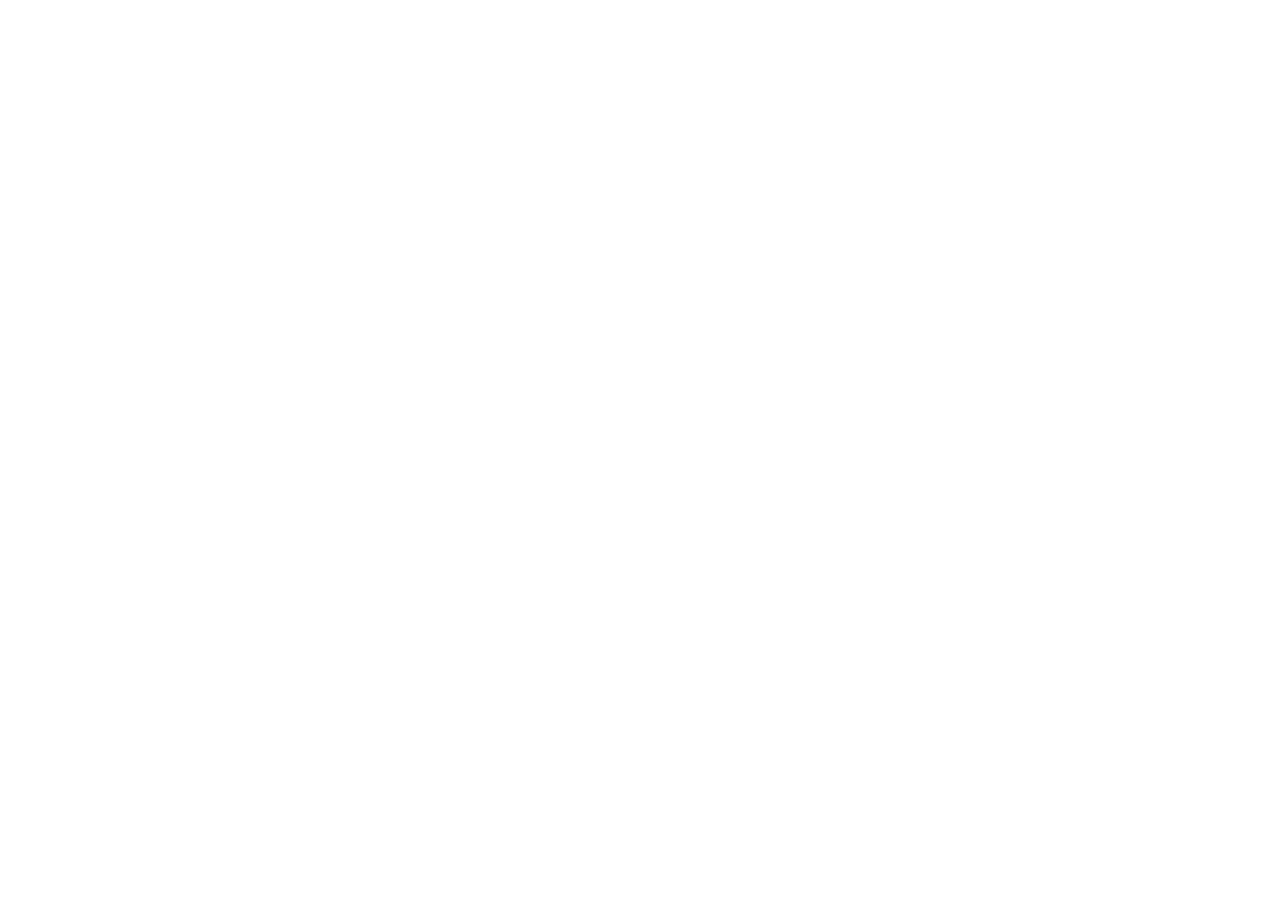
==== index.html @ c3f02eb4 "initial commit" ====
<!DOCTYPE>
<html>
	<head>
		<title>Farolito</title>
		<meta charset="utf-8">
		<!-- Responsiveness -->
		<meta name="viewport" content="width=device-width, initial-scale=1.0, user-scalable=no">
		<link rel="stylesheet" type="text/css" href="stylesheets/main.css">
	</head>
	<body>
		<header></header>
		<script src="https://ajax.googleapis.com/ajax/libs/jquery/1.11.2/jquery.min.js"></script>
		<!-- Javascripts de Bootstrap -->
		<script src="javascript/b3/collapse.js"></script>
		<script src="javascript/b3/transition.js"></script>
	</body>	
</html>
---- stylesheets/main.css ----
/*========================================
=            Bootstrap                   =
========================================*/
/*========================================
=          Twitter Bootstrap 3.2      =
========================================*/
/*! normalize.css v3.0.2 | MIT License | git.io/normalize */
html {
  font-family: sans-serif;
  -ms-text-size-adjust: 100%;
  -webkit-text-size-adjust: 100%; }

body {
  margin: 0; }

article,
aside,
details,
figcaption,
figure,
footer,
header,
hgroup,
main,
menu,
nav,
section,
summary {
  display: block; }

audio,
canvas,
progress,
video {
  display: inline-block;
  vertical-align: baseline; }

audio:not([controls]) {
  display: none;
  height: 0; }

[hidden],
template {
  display: none; }

a {
  background-color: transparent; }

a:active,
a:hover {
  outline: 0; }

abbr[title] {
  border-bottom: 1px dotted; }

b,
strong {
  font-weight: bold; }

dfn {
  font-style: italic; }

h1 {
  font-size: 2em;
  margin: 0.67em 0; }

mark {
  background: #ff0;
  color: #000; }

small {
  font-size: 80%; }

sub,
sup {
  font-size: 75%;
  line-height: 0;
  position: relative;
  vertical-align: baseline; }

sup {
  top: -0.5em; }

sub {
  bottom: -0.25em; }

img {
  border: 0; }

svg:not(:root) {
  overflow: hidden; }

figure {
  margin: 1em 40px; }

hr {
  -moz-box-sizing: content-box;
  box-sizing: content-box;
  height: 0; }

pre {
  overflow: auto; }

code,
kbd,
pre,
samp {
  font-family: monospace, monospace;
  font-size: 1em; }

button,
input,
optgroup,
select,
textarea {
  color: inherit;
  font: inherit;
  margin: 0; }

button {
  overflow: visible; }

button,
select {
  text-transform: none; }

button,
html input[type="button"],
input[type="reset"],
input[type="submit"] {
  -webkit-appearance: button;
  cursor: pointer; }

button[disabled],
html input[disabled] {
  cursor: default; }

button::-moz-focus-inner,
input::-moz-focus-inner {
  border: 0;
  padding: 0; }

input {
  line-height: normal; }

input[type="checkbox"],
input[type="radio"] {
  box-sizing: border-box;
  padding: 0; }

input[type="number"]::-webkit-inner-spin-button,
input[type="number"]::-webkit-outer-spin-button {
  height: auto; }

input[type="search"] {
  -webkit-appearance: textfield;
  -moz-box-sizing: content-box;
  -webkit-box-sizing: content-box;
  box-sizing: content-box; }

input[type="search"]::-webkit-search-cancel-button,
input[type="search"]::-webkit-search-decoration {
  -webkit-appearance: none; }

fieldset {
  border: 1px solid #c0c0c0;
  margin: 0 2px;
  padding: 0.35em 0.625em 0.75em; }

legend {
  border: 0;
  padding: 0; }

textarea {
  overflow: auto; }

optgroup {
  font-weight: bold; }

table {
  border-collapse: collapse;
  border-spacing: 0; }

td,
th {
  padding: 0; }

* {
  -webkit-box-sizing: border-box;
  -moz-box-sizing: border-box;
  box-sizing: border-box; }

*:before,
*:after {
  -webkit-box-sizing: border-box;
  -moz-box-sizing: border-box;
  box-sizing: border-box; }

html {
  font-size: 10px;
  -webkit-tap-highlight-color: transparent; }

body {
  font-family: "Helvetica Neue", Helvetica, Arial, sans-serif;
  font-size: 14px;
  line-height: 1.42857;
  color: #333333;
  background-color: #fff; }

input,
button,
select,
textarea {
  font-family: inherit;
  font-size: inherit;
  line-height: inherit; }

a {
  color: #337ab7;
  text-decoration: none; }
  a:hover, a:focus {
    color: #23527c;
    text-decoration: underline; }
  a:focus {
    outline: thin dotted;
    outline: 5px auto -webkit-focus-ring-color;
    outline-offset: -2px; }

figure {
  margin: 0; }

img {
  vertical-align: middle; }

.img-responsive {
  display: block;
  max-width: 100%;
  height: auto; }

.img-rounded {
  border-radius: 6px; }

.img-thumbnail {
  padding: 4px;
  line-height: 1.42857;
  background-color: #fff;
  border: 1px solid #ddd;
  border-radius: 4px;
  -webkit-transition: all 0.2s ease-in-out;
  -o-transition: all 0.2s ease-in-out;
  transition: all 0.2s ease-in-out;
  display: inline-block;
  max-width: 100%;
  height: auto; }

.img-circle {
  border-radius: 50%; }

hr {
  margin-top: 20px;
  margin-bottom: 20px;
  border: 0;
  border-top: 1px solid #eeeeee; }

.sr-only {
  position: absolute;
  width: 1px;
  height: 1px;
  margin: -1px;
  padding: 0;
  overflow: hidden;
  clip: rect(0, 0, 0, 0);
  border: 0; }

.sr-only-focusable:active, .sr-only-focusable:focus {
  position: static;
  width: auto;
  height: auto;
  margin: 0;
  overflow: visible;
  clip: auto; }

[role="button"] {
  cursor: pointer; }

/*! Source: https://github.com/h5bp/html5-boilerplate/blob/master/src/css/main.css */
@media print {
  *,
  *:before,
  *:after {
    background: transparent !important;
    color: #000 !important;
    box-shadow: none !important;
    text-shadow: none !important; }

  a,
  a:visited {
    text-decoration: underline; }

  a[href]:after {
    content: " (" attr(href) ")"; }

  abbr[title]:after {
    content: " (" attr(title) ")"; }

  a[href^="#"]:after,
  a[href^="javascript:"]:after {
    content: ""; }

  pre,
  blockquote {
    border: 1px solid #999;
    page-break-inside: avoid; }

  thead {
    display: table-header-group; }

  tr,
  img {
    page-break-inside: avoid; }

  img {
    max-width: 100% !important; }

  p,
  h2,
  h3 {
    orphans: 3;
    widows: 3; }

  h2,
  h3 {
    page-break-after: avoid; }

  select {
    background: #fff !important; }

  .navbar {
    display: none; }

  .btn > .caret,
  .dropup > .btn > .caret {
    border-top-color: #000 !important; }

  .label {
    border: 1px solid #000; }

  .table {
    border-collapse: collapse !important; }
    .table td,
    .table th {
      background-color: #fff !important; }

  .table-bordered th,
  .table-bordered td {
    border: 1px solid #ddd !important; } }
h1, h2, h3, h4, h5, h6,
.h1, .h2, .h3, .h4, .h5, .h6 {
  font-family: inherit;
  font-weight: 500;
  line-height: 1.1;
  color: inherit; }
  h1 small,
  h1 .small, h2 small,
  h2 .small, h3 small,
  h3 .small, h4 small,
  h4 .small, h5 small,
  h5 .small, h6 small,
  h6 .small,
  .h1 small,
  .h1 .small, .h2 small,
  .h2 .small, .h3 small,
  .h3 .small, .h4 small,
  .h4 .small, .h5 small,
  .h5 .small, .h6 small,
  .h6 .small {
    font-weight: normal;
    line-height: 1;
    color: #777777; }

h1, .h1,
h2, .h2,
h3, .h3 {
  margin-top: 20px;
  margin-bottom: 10px; }
  h1 small,
  h1 .small, .h1 small,
  .h1 .small,
  h2 small,
  h2 .small, .h2 small,
  .h2 .small,
  h3 small,
  h3 .small, .h3 small,
  .h3 .small {
    font-size: 65%; }

h4, .h4,
h5, .h5,
h6, .h6 {
  margin-top: 10px;
  margin-bottom: 10px; }
  h4 small,
  h4 .small, .h4 small,
  .h4 .small,
  h5 small,
  h5 .small, .h5 small,
  .h5 .small,
  h6 small,
  h6 .small, .h6 small,
  .h6 .small {
    font-size: 75%; }

h1, .h1 {
  font-size: 36px; }

h2, .h2 {
  font-size: 30px; }

h3, .h3 {
  font-size: 24px; }

h4, .h4 {
  font-size: 18px; }

h5, .h5 {
  font-size: 14px; }

h6, .h6 {
  font-size: 12px; }

p {
  margin: 0 0 10px; }

.lead {
  margin-bottom: 20px;
  font-size: 16px;
  font-weight: 300;
  line-height: 1.4; }
  @media (min-width: 768px) {
    .lead {
      font-size: 21px; } }

small,
.small {
  font-size: 85%; }

mark,
.mark {
  background-color: #fcf8e3;
  padding: .2em; }

.text-left {
  text-align: left; }

.text-right {
  text-align: right; }

.text-center {
  text-align: center; }

.text-justify {
  text-align: justify; }

.text-nowrap {
  white-space: nowrap; }

.text-lowercase {
  text-transform: lowercase; }

.text-uppercase, .initialism {
  text-transform: uppercase; }

.text-capitalize {
  text-transform: capitalize; }

.text-muted {
  color: #777777; }

.text-primary {
  color: #337ab7; }

a.text-primary:hover {
  color: #286090; }

.text-success {
  color: #3c763d; }

a.text-success:hover {
  color: #2b542c; }

.text-info {
  color: #31708f; }

a.text-info:hover {
  color: #245269; }

.text-warning {
  color: #8a6d3b; }

a.text-warning:hover {
  color: #66512c; }

.text-danger {
  color: #a94442; }

a.text-danger:hover {
  color: #843534; }

.bg-primary {
  color: #fff; }

.bg-primary {
  background-color: #337ab7; }

a.bg-primary:hover {
  background-color: #286090; }

.bg-success {
  background-color: #dff0d8; }

a.bg-success:hover {
  background-color: #c1e2b3; }

.bg-info {
  background-color: #d9edf7; }

a.bg-info:hover {
  background-color: #afd9ee; }

.bg-warning {
  background-color: #fcf8e3; }

a.bg-warning:hover {
  background-color: #f7ecb5; }

.bg-danger {
  background-color: #f2dede; }

a.bg-danger:hover {
  background-color: #e4b9b9; }

.page-header {
  padding-bottom: 9px;
  margin: 40px 0 20px;
  border-bottom: 1px solid #eeeeee; }

ul,
ol {
  margin-top: 0;
  margin-bottom: 10px; }
  ul ul,
  ul ol,
  ol ul,
  ol ol {
    margin-bottom: 0; }

.list-unstyled {
  padding-left: 0;
  list-style: none; }

.list-inline {
  padding-left: 0;
  list-style: none;
  margin-left: -5px; }
  .list-inline > li {
    display: inline-block;
    padding-left: 5px;
    padding-right: 5px; }

dl {
  margin-top: 0;
  margin-bottom: 20px; }

dt,
dd {
  line-height: 1.42857; }

dt {
  font-weight: bold; }

dd {
  margin-left: 0; }

.dl-horizontal dd:before, .dl-horizontal dd:after {
  content: " ";
  display: table; }
.dl-horizontal dd:after {
  clear: both; }
@media (min-width: 768px) {
  .dl-horizontal dt {
    float: left;
    width: 160px;
    clear: left;
    text-align: right;
    overflow: hidden;
    text-overflow: ellipsis;
    white-space: nowrap; }
  .dl-horizontal dd {
    margin-left: 180px; } }

abbr[title],
abbr[data-original-title] {
  cursor: help;
  border-bottom: 1px dotted #777777; }

.initialism {
  font-size: 90%; }

blockquote {
  padding: 10px 20px;
  margin: 0 0 20px;
  font-size: 17.5px;
  border-left: 5px solid #eeeeee; }
  blockquote p:last-child,
  blockquote ul:last-child,
  blockquote ol:last-child {
    margin-bottom: 0; }
  blockquote footer,
  blockquote small,
  blockquote .small {
    display: block;
    font-size: 80%;
    line-height: 1.42857;
    color: #777777; }
    blockquote footer:before,
    blockquote small:before,
    blockquote .small:before {
      content: '\2014 \00A0'; }

.blockquote-reverse,
blockquote.pull-right {
  padding-right: 15px;
  padding-left: 0;
  border-right: 5px solid #eeeeee;
  border-left: 0;
  text-align: right; }
  .blockquote-reverse footer:before,
  .blockquote-reverse small:before,
  .blockquote-reverse .small:before,
  blockquote.pull-right footer:before,
  blockquote.pull-right small:before,
  blockquote.pull-right .small:before {
    content: ''; }
  .blockquote-reverse footer:after,
  .blockquote-reverse small:after,
  .blockquote-reverse .small:after,
  blockquote.pull-right footer:after,
  blockquote.pull-right small:after,
  blockquote.pull-right .small:after {
    content: '\00A0 \2014'; }

address {
  margin-bottom: 20px;
  font-style: normal;
  line-height: 1.42857; }

code,
kbd,
pre,
samp {
  font-family: Menlo, Monaco, Consolas, "Courier New", monospace; }

code {
  padding: 2px 4px;
  font-size: 90%;
  color: #c7254e;
  background-color: #f9f2f4;
  border-radius: 4px; }

kbd {
  padding: 2px 4px;
  font-size: 90%;
  color: #fff;
  background-color: #333;
  border-radius: 3px;
  box-shadow: inset 0 -1px 0 rgba(0, 0, 0, 0.25); }
  kbd kbd {
    padding: 0;
    font-size: 100%;
    font-weight: bold;
    box-shadow: none; }

pre {
  display: block;
  padding: 9.5px;
  margin: 0 0 10px;
  font-size: 13px;
  line-height: 1.42857;
  word-break: break-all;
  word-wrap: break-word;
  color: #333333;
  background-color: #f5f5f5;
  border: 1px solid #ccc;
  border-radius: 4px; }
  pre code {
    padding: 0;
    font-size: inherit;
    color: inherit;
    white-space: pre-wrap;
    background-color: transparent;
    border-radius: 0; }

.pre-scrollable {
  max-height: 340px;
  overflow-y: scroll; }

.container {
  margin-right: auto;
  margin-left: auto;
  padding-left: 15px;
  padding-right: 15px; }
  .container:before, .container:after {
    content: " ";
    display: table; }
  .container:after {
    clear: both; }
  @media (min-width: 768px) {
    .container {
      width: 750px; } }
  @media (min-width: 992px) {
    .container {
      width: 970px; } }
  @media (min-width: 1200px) {
    .container {
      width: 1170px; } }

.container-fluid {
  margin-right: auto;
  margin-left: auto;
  padding-left: 15px;
  padding-right: 15px; }
  .container-fluid:before, .container-fluid:after {
    content: " ";
    display: table; }
  .container-fluid:after {
    clear: both; }

.row {
  margin-left: -15px;
  margin-right: -15px; }
  .row:before, .row:after {
    content: " ";
    display: table; }
  .row:after {
    clear: both; }

.col-xs-1, .col-sm-1, .col-md-1, .col-lg-1, .col-xs-2, .col-sm-2, .col-md-2, .col-lg-2, .col-xs-3, .col-sm-3, .col-md-3, .col-lg-3, .col-xs-4, .col-sm-4, .col-md-4, .col-lg-4, .col-xs-5, .col-sm-5, .col-md-5, .col-lg-5, .col-xs-6, .col-sm-6, .col-md-6, .col-lg-6, .col-xs-7, .col-sm-7, .col-md-7, .col-lg-7, .col-xs-8, .col-sm-8, .col-md-8, .col-lg-8, .col-xs-9, .col-sm-9, .col-md-9, .col-lg-9, .col-xs-10, .col-sm-10, .col-md-10, .col-lg-10, .col-xs-11, .col-sm-11, .col-md-11, .col-lg-11, .col-xs-12, .col-sm-12, .col-md-12, .col-lg-12 {
  position: relative;
  min-height: 1px;
  padding-left: 15px;
  padding-right: 15px; }

.col-xs-1, .col-xs-2, .col-xs-3, .col-xs-4, .col-xs-5, .col-xs-6, .col-xs-7, .col-xs-8, .col-xs-9, .col-xs-10, .col-xs-11, .col-xs-12 {
  float: left; }

.col-xs-1 {
  width: 8.33333%; }

.col-xs-2 {
  width: 16.66667%; }

.col-xs-3 {
  width: 25%; }

.col-xs-4 {
  width: 33.33333%; }

.col-xs-5 {
  width: 41.66667%; }

.col-xs-6 {
  width: 50%; }

.col-xs-7 {
  width: 58.33333%; }

.col-xs-8 {
  width: 66.66667%; }

.col-xs-9 {
  width: 75%; }

.col-xs-10 {
  width: 83.33333%; }

.col-xs-11 {
  width: 91.66667%; }

.col-xs-12 {
  width: 100%; }

.col-xs-pull-0 {
  right: auto; }

.col-xs-pull-1 {
  right: 8.33333%; }

.col-xs-pull-2 {
  right: 16.66667%; }

.col-xs-pull-3 {
  right: 25%; }

.col-xs-pull-4 {
  right: 33.33333%; }

.col-xs-pull-5 {
  right: 41.66667%; }

.col-xs-pull-6 {
  right: 50%; }

.col-xs-pull-7 {
  right: 58.33333%; }

.col-xs-pull-8 {
  right: 66.66667%; }

.col-xs-pull-9 {
  right: 75%; }

.col-xs-pull-10 {
  right: 83.33333%; }

.col-xs-pull-11 {
  right: 91.66667%; }

.col-xs-pull-12 {
  right: 100%; }

.col-xs-push-0 {
  left: auto; }

.col-xs-push-1 {
  left: 8.33333%; }

.col-xs-push-2 {
  left: 16.66667%; }

.col-xs-push-3 {
  left: 25%; }

.col-xs-push-4 {
  left: 33.33333%; }

.col-xs-push-5 {
  left: 41.66667%; }

.col-xs-push-6 {
  left: 50%; }

.col-xs-push-7 {
  left: 58.33333%; }

.col-xs-push-8 {
  left: 66.66667%; }

.col-xs-push-9 {
  left: 75%; }

.col-xs-push-10 {
  left: 83.33333%; }

.col-xs-push-11 {
  left: 91.66667%; }

.col-xs-push-12 {
  left: 100%; }

.col-xs-offset-0 {
  margin-left: 0%; }

.col-xs-offset-1 {
  margin-left: 8.33333%; }

.col-xs-offset-2 {
  margin-left: 16.66667%; }

.col-xs-offset-3 {
  margin-left: 25%; }

.col-xs-offset-4 {
  margin-left: 33.33333%; }

.col-xs-offset-5 {
  margin-left: 41.66667%; }

.col-xs-offset-6 {
  margin-left: 50%; }

.col-xs-offset-7 {
  margin-left: 58.33333%; }

.col-xs-offset-8 {
  margin-left: 66.66667%; }

.col-xs-offset-9 {
  margin-left: 75%; }

.col-xs-offset-10 {
  margin-left: 83.33333%; }

.col-xs-offset-11 {
  margin-left: 91.66667%; }

.col-xs-offset-12 {
  margin-left: 100%; }

@media (min-width: 768px) {
  .col-sm-1, .col-sm-2, .col-sm-3, .col-sm-4, .col-sm-5, .col-sm-6, .col-sm-7, .col-sm-8, .col-sm-9, .col-sm-10, .col-sm-11, .col-sm-12 {
    float: left; }

  .col-sm-1 {
    width: 8.33333%; }

  .col-sm-2 {
    width: 16.66667%; }

  .col-sm-3 {
    width: 25%; }

  .col-sm-4 {
    width: 33.33333%; }

  .col-sm-5 {
    width: 41.66667%; }

  .col-sm-6 {
    width: 50%; }

  .col-sm-7 {
    width: 58.33333%; }

  .col-sm-8 {
    width: 66.66667%; }

  .col-sm-9 {
    width: 75%; }

  .col-sm-10 {
    width: 83.33333%; }

  .col-sm-11 {
    width: 91.66667%; }

  .col-sm-12 {
    width: 100%; }

  .col-sm-pull-0 {
    right: auto; }

  .col-sm-pull-1 {
    right: 8.33333%; }

  .col-sm-pull-2 {
    right: 16.66667%; }

  .col-sm-pull-3 {
    right: 25%; }

  .col-sm-pull-4 {
    right: 33.33333%; }

  .col-sm-pull-5 {
    right: 41.66667%; }

  .col-sm-pull-6 {
    right: 50%; }

  .col-sm-pull-7 {
    right: 58.33333%; }

  .col-sm-pull-8 {
    right: 66.66667%; }

  .col-sm-pull-9 {
    right: 75%; }

  .col-sm-pull-10 {
    right: 83.33333%; }

  .col-sm-pull-11 {
    right: 91.66667%; }

  .col-sm-pull-12 {
    right: 100%; }

  .col-sm-push-0 {
    left: auto; }

  .col-sm-push-1 {
    left: 8.33333%; }

  .col-sm-push-2 {
    left: 16.66667%; }

  .col-sm-push-3 {
    left: 25%; }

  .col-sm-push-4 {
    left: 33.33333%; }

  .col-sm-push-5 {
    left: 41.66667%; }

  .col-sm-push-6 {
    left: 50%; }

  .col-sm-push-7 {
    left: 58.33333%; }

  .col-sm-push-8 {
    left: 66.66667%; }

  .col-sm-push-9 {
    left: 75%; }

  .col-sm-push-10 {
    left: 83.33333%; }

  .col-sm-push-11 {
    left: 91.66667%; }

  .col-sm-push-12 {
    left: 100%; }

  .col-sm-offset-0 {
    margin-left: 0%; }

  .col-sm-offset-1 {
    margin-left: 8.33333%; }

  .col-sm-offset-2 {
    margin-left: 16.66667%; }

  .col-sm-offset-3 {
    margin-left: 25%; }

  .col-sm-offset-4 {
    margin-left: 33.33333%; }

  .col-sm-offset-5 {
    margin-left: 41.66667%; }

  .col-sm-offset-6 {
    margin-left: 50%; }

  .col-sm-offset-7 {
    margin-left: 58.33333%; }

  .col-sm-offset-8 {
    margin-left: 66.66667%; }

  .col-sm-offset-9 {
    margin-left: 75%; }

  .col-sm-offset-10 {
    margin-left: 83.33333%; }

  .col-sm-offset-11 {
    margin-left: 91.66667%; }

  .col-sm-offset-12 {
    margin-left: 100%; } }
@media (min-width: 992px) {
  .col-md-1, .col-md-2, .col-md-3, .col-md-4, .col-md-5, .col-md-6, .col-md-7, .col-md-8, .col-md-9, .col-md-10, .col-md-11, .col-md-12 {
    float: left; }

  .col-md-1 {
    width: 8.33333%; }

  .col-md-2 {
    width: 16.66667%; }

  .col-md-3 {
    width: 25%; }

  .col-md-4 {
    width: 33.33333%; }

  .col-md-5 {
    width: 41.66667%; }

  .col-md-6 {
    width: 50%; }

  .col-md-7 {
    width: 58.33333%; }

  .col-md-8 {
    width: 66.66667%; }

  .col-md-9 {
    width: 75%; }

  .col-md-10 {
    width: 83.33333%; }

  .col-md-11 {
    width: 91.66667%; }

  .col-md-12 {
    width: 100%; }

  .col-md-pull-0 {
    right: auto; }

  .col-md-pull-1 {
    right: 8.33333%; }

  .col-md-pull-2 {
    right: 16.66667%; }

  .col-md-pull-3 {
    right: 25%; }

  .col-md-pull-4 {
    right: 33.33333%; }

  .col-md-pull-5 {
    right: 41.66667%; }

  .col-md-pull-6 {
    right: 50%; }

  .col-md-pull-7 {
    right: 58.33333%; }

  .col-md-pull-8 {
    right: 66.66667%; }

  .col-md-pull-9 {
    right: 75%; }

  .col-md-pull-10 {
    right: 83.33333%; }

  .col-md-pull-11 {
    right: 91.66667%; }

  .col-md-pull-12 {
    right: 100%; }

  .col-md-push-0 {
    left: auto; }

  .col-md-push-1 {
    left: 8.33333%; }

  .col-md-push-2 {
    left: 16.66667%; }

  .col-md-push-3 {
    left: 25%; }

  .col-md-push-4 {
    left: 33.33333%; }

  .col-md-push-5 {
    left: 41.66667%; }

  .col-md-push-6 {
    left: 50%; }

  .col-md-push-7 {
    left: 58.33333%; }

  .col-md-push-8 {
    left: 66.66667%; }

  .col-md-push-9 {
    left: 75%; }

  .col-md-push-10 {
    left: 83.33333%; }

  .col-md-push-11 {
    left: 91.66667%; }

  .col-md-push-12 {
    left: 100%; }

  .col-md-offset-0 {
    margin-left: 0%; }

  .col-md-offset-1 {
    margin-left: 8.33333%; }

  .col-md-offset-2 {
    margin-left: 16.66667%; }

  .col-md-offset-3 {
    margin-left: 25%; }

  .col-md-offset-4 {
    margin-left: 33.33333%; }

  .col-md-offset-5 {
    margin-left: 41.66667%; }

  .col-md-offset-6 {
    margin-left: 50%; }

  .col-md-offset-7 {
    margin-left: 58.33333%; }

  .col-md-offset-8 {
    margin-left: 66.66667%; }

  .col-md-offset-9 {
    margin-left: 75%; }

  .col-md-offset-10 {
    margin-left: 83.33333%; }

  .col-md-offset-11 {
    margin-left: 91.66667%; }

  .col-md-offset-12 {
    margin-left: 100%; } }
@media (min-width: 1200px) {
  .col-lg-1, .col-lg-2, .col-lg-3, .col-lg-4, .col-lg-5, .col-lg-6, .col-lg-7, .col-lg-8, .col-lg-9, .col-lg-10, .col-lg-11, .col-lg-12 {
    float: left; }

  .col-lg-1 {
    width: 8.33333%; }

  .col-lg-2 {
    width: 16.66667%; }

  .col-lg-3 {
    width: 25%; }

  .col-lg-4 {
    width: 33.33333%; }

  .col-lg-5 {
    width: 41.66667%; }

  .col-lg-6 {
    width: 50%; }

  .col-lg-7 {
    width: 58.33333%; }

  .col-lg-8 {
    width: 66.66667%; }

  .col-lg-9 {
    width: 75%; }

  .col-lg-10 {
    width: 83.33333%; }

  .col-lg-11 {
    width: 91.66667%; }

  .col-lg-12 {
    width: 100%; }

  .col-lg-pull-0 {
    right: auto; }

  .col-lg-pull-1 {
    right: 8.33333%; }

  .col-lg-pull-2 {
    right: 16.66667%; }

  .col-lg-pull-3 {
    right: 25%; }

  .col-lg-pull-4 {
    right: 33.33333%; }

  .col-lg-pull-5 {
    right: 41.66667%; }

  .col-lg-pull-6 {
    right: 50%; }

  .col-lg-pull-7 {
    right: 58.33333%; }

  .col-lg-pull-8 {
    right: 66.66667%; }

  .col-lg-pull-9 {
    right: 75%; }

  .col-lg-pull-10 {
    right: 83.33333%; }

  .col-lg-pull-11 {
    right: 91.66667%; }

  .col-lg-pull-12 {
    right: 100%; }

  .col-lg-push-0 {
    left: auto; }

  .col-lg-push-1 {
    left: 8.33333%; }

  .col-lg-push-2 {
    left: 16.66667%; }

  .col-lg-push-3 {
    left: 25%; }

  .col-lg-push-4 {
    left: 33.33333%; }

  .col-lg-push-5 {
    left: 41.66667%; }

  .col-lg-push-6 {
    left: 50%; }

  .col-lg-push-7 {
    left: 58.33333%; }

  .col-lg-push-8 {
    left: 66.66667%; }

  .col-lg-push-9 {
    left: 75%; }

  .col-lg-push-10 {
    left: 83.33333%; }

  .col-lg-push-11 {
    left: 91.66667%; }

  .col-lg-push-12 {
    left: 100%; }

  .col-lg-offset-0 {
    margin-left: 0%; }

  .col-lg-offset-1 {
    margin-left: 8.33333%; }

  .col-lg-offset-2 {
    margin-left: 16.66667%; }

  .col-lg-offset-3 {
    margin-left: 25%; }

  .col-lg-offset-4 {
    margin-left: 33.33333%; }

  .col-lg-offset-5 {
    margin-left: 41.66667%; }

  .col-lg-offset-6 {
    margin-left: 50%; }

  .col-lg-offset-7 {
    margin-left: 58.33333%; }

  .col-lg-offset-8 {
    margin-left: 66.66667%; }

  .col-lg-offset-9 {
    margin-left: 75%; }

  .col-lg-offset-10 {
    margin-left: 83.33333%; }

  .col-lg-offset-11 {
    margin-left: 91.66667%; }

  .col-lg-offset-12 {
    margin-left: 100%; } }
table {
  background-color: transparent; }

caption {
  padding-top: 8px;
  padding-bottom: 8px;
  color: #777777;
  text-align: left; }

th {
  text-align: left; }

.table {
  width: 100%;
  max-width: 100%;
  margin-bottom: 20px; }
  .table > thead > tr > th,
  .table > thead > tr > td,
  .table > tbody > tr > th,
  .table > tbody > tr > td,
  .table > tfoot > tr > th,
  .table > tfoot > tr > td {
    padding: 8px;
    line-height: 1.42857;
    vertical-align: top;
    border-top: 1px solid #ddd; }
  .table > thead > tr > th {
    vertical-align: bottom;
    border-bottom: 2px solid #ddd; }
  .table > caption + thead > tr:first-child > th,
  .table > caption + thead > tr:first-child > td,
  .table > colgroup + thead > tr:first-child > th,
  .table > colgroup + thead > tr:first-child > td,
  .table > thead:first-child > tr:first-child > th,
  .table > thead:first-child > tr:first-child > td {
    border-top: 0; }
  .table > tbody + tbody {
    border-top: 2px solid #ddd; }
  .table .table {
    background-color: #fff; }

.table-condensed > thead > tr > th,
.table-condensed > thead > tr > td,
.table-condensed > tbody > tr > th,
.table-condensed > tbody > tr > td,
.table-condensed > tfoot > tr > th,
.table-condensed > tfoot > tr > td {
  padding: 5px; }

.table-bordered {
  border: 1px solid #ddd; }
  .table-bordered > thead > tr > th,
  .table-bordered > thead > tr > td,
  .table-bordered > tbody > tr > th,
  .table-bordered > tbody > tr > td,
  .table-bordered > tfoot > tr > th,
  .table-bordered > tfoot > tr > td {
    border: 1px solid #ddd; }
  .table-bordered > thead > tr > th,
  .table-bordered > thead > tr > td {
    border-bottom-width: 2px; }

.table-striped > tbody > tr:nth-of-type(odd) {
  background-color: #f9f9f9; }

.table-hover > tbody > tr:hover {
  background-color: #f5f5f5; }

table col[class*="col-"] {
  position: static;
  float: none;
  display: table-column; }

table td[class*="col-"],
table th[class*="col-"] {
  position: static;
  float: none;
  display: table-cell; }

.table > thead > tr > td.active,
.table > thead > tr > th.active, .table > thead > tr.active > td, .table > thead > tr.active > th,
.table > tbody > tr > td.active,
.table > tbody > tr > th.active,
.table > tbody > tr.active > td,
.table > tbody > tr.active > th,
.table > tfoot > tr > td.active,
.table > tfoot > tr > th.active,
.table > tfoot > tr.active > td,
.table > tfoot > tr.active > th {
  background-color: #f5f5f5; }

.table-hover > tbody > tr > td.active:hover,
.table-hover > tbody > tr > th.active:hover, .table-hover > tbody > tr.active:hover > td, .table-hover > tbody > tr:hover > .active, .table-hover > tbody > tr.active:hover > th {
  background-color: #e8e8e8; }

.table > thead > tr > td.success,
.table > thead > tr > th.success, .table > thead > tr.success > td, .table > thead > tr.success > th,
.table > tbody > tr > td.success,
.table > tbody > tr > th.success,
.table > tbody > tr.success > td,
.table > tbody > tr.success > th,
.table > tfoot > tr > td.success,
.table > tfoot > tr > th.success,
.table > tfoot > tr.success > td,
.table > tfoot > tr.success > th {
  background-color: #dff0d8; }

.table-hover > tbody > tr > td.success:hover,
.table-hover > tbody > tr > th.success:hover, .table-hover > tbody > tr.success:hover > td, .table-hover > tbody > tr:hover > .success, .table-hover > tbody > tr.success:hover > th {
  background-color: #d0e9c6; }

.table > thead > tr > td.info,
.table > thead > tr > th.info, .table > thead > tr.info > td, .table > thead > tr.info > th,
.table > tbody > tr > td.info,
.table > tbody > tr > th.info,
.table > tbody > tr.info > td,
.table > tbody > tr.info > th,
.table > tfoot > tr > td.info,
.table > tfoot > tr > th.info,
.table > tfoot > tr.info > td,
.table > tfoot > tr.info > th {
  background-color: #d9edf7; }

.table-hover > tbody > tr > td.info:hover,
.table-hover > tbody > tr > th.info:hover, .table-hover > tbody > tr.info:hover > td, .table-hover > tbody > tr:hover > .info, .table-hover > tbody > tr.info:hover > th {
  background-color: #c4e3f3; }

.table > thead > tr > td.warning,
.table > thead > tr > th.warning, .table > thead > tr.warning > td, .table > thead > tr.warning > th,
.table > tbody > tr > td.warning,
.table > tbody > tr > th.warning,
.table > tbody > tr.warning > td,
.table > tbody > tr.warning > th,
.table > tfoot > tr > td.warning,
.table > tfoot > tr > th.warning,
.table > tfoot > tr.warning > td,
.table > tfoot > tr.warning > th {
  background-color: #fcf8e3; }

.table-hover > tbody > tr > td.warning:hover,
.table-hover > tbody > tr > th.warning:hover, .table-hover > tbody > tr.warning:hover > td, .table-hover > tbody > tr:hover > .warning, .table-hover > tbody > tr.warning:hover > th {
  background-color: #faf2cc; }

.table > thead > tr > td.danger,
.table > thead > tr > th.danger, .table > thead > tr.danger > td, .table > thead > tr.danger > th,
.table > tbody > tr > td.danger,
.table > tbody > tr > th.danger,
.table > tbody > tr.danger > td,
.table > tbody > tr.danger > th,
.table > tfoot > tr > td.danger,
.table > tfoot > tr > th.danger,
.table > tfoot > tr.danger > td,
.table > tfoot > tr.danger > th {
  background-color: #f2dede; }

.table-hover > tbody > tr > td.danger:hover,
.table-hover > tbody > tr > th.danger:hover, .table-hover > tbody > tr.danger:hover > td, .table-hover > tbody > tr:hover > .danger, .table-hover > tbody > tr.danger:hover > th {
  background-color: #ebcccc; }

.table-responsive {
  overflow-x: auto;
  min-height: 0.01%; }
  @media screen and (max-width: 767px) {
    .table-responsive {
      width: 100%;
      margin-bottom: 15px;
      overflow-y: hidden;
      -ms-overflow-style: -ms-autohiding-scrollbar;
      border: 1px solid #ddd; }
      .table-responsive > .table {
        margin-bottom: 0; }
        .table-responsive > .table > thead > tr > th,
        .table-responsive > .table > thead > tr > td,
        .table-responsive > .table > tbody > tr > th,
        .table-responsive > .table > tbody > tr > td,
        .table-responsive > .table > tfoot > tr > th,
        .table-responsive > .table > tfoot > tr > td {
          white-space: nowrap; }
      .table-responsive > .table-bordered {
        border: 0; }
        .table-responsive > .table-bordered > thead > tr > th:first-child,
        .table-responsive > .table-bordered > thead > tr > td:first-child,
        .table-responsive > .table-bordered > tbody > tr > th:first-child,
        .table-responsive > .table-bordered > tbody > tr > td:first-child,
        .table-responsive > .table-bordered > tfoot > tr > th:first-child,
        .table-responsive > .table-bordered > tfoot > tr > td:first-child {
          border-left: 0; }
        .table-responsive > .table-bordered > thead > tr > th:last-child,
        .table-responsive > .table-bordered > thead > tr > td:last-child,
        .table-responsive > .table-bordered > tbody > tr > th:last-child,
        .table-responsive > .table-bordered > tbody > tr > td:last-child,
        .table-responsive > .table-bordered > tfoot > tr > th:last-child,
        .table-responsive > .table-bordered > tfoot > tr > td:last-child {
          border-right: 0; }
        .table-responsive > .table-bordered > tbody > tr:last-child > th,
        .table-responsive > .table-bordered > tbody > tr:last-child > td,
        .table-responsive > .table-bordered > tfoot > tr:last-child > th,
        .table-responsive > .table-bordered > tfoot > tr:last-child > td {
          border-bottom: 0; } }

fieldset {
  padding: 0;
  margin: 0;
  border: 0;
  min-width: 0; }

legend {
  display: block;
  width: 100%;
  padding: 0;
  margin-bottom: 20px;
  font-size: 21px;
  line-height: inherit;
  color: #333333;
  border: 0;
  border-bottom: 1px solid #e5e5e5; }

label {
  display: inline-block;
  max-width: 100%;
  margin-bottom: 5px;
  font-weight: bold; }

input[type="search"] {
  -webkit-box-sizing: border-box;
  -moz-box-sizing: border-box;
  box-sizing: border-box; }

input[type="radio"],
input[type="checkbox"] {
  margin: 4px 0 0;
  margin-top: 1px \9;
  line-height: normal; }

input[type="file"] {
  display: block; }

input[type="range"] {
  display: block;
  width: 100%; }

select[multiple],
select[size] {
  height: auto; }

input[type="file"]:focus,
input[type="radio"]:focus,
input[type="checkbox"]:focus {
  outline: thin dotted;
  outline: 5px auto -webkit-focus-ring-color;
  outline-offset: -2px; }

output {
  display: block;
  padding-top: 7px;
  font-size: 14px;
  line-height: 1.42857;
  color: #555555; }

.form-control {
  display: block;
  width: 100%;
  height: 34px;
  padding: 6px 12px;
  font-size: 14px;
  line-height: 1.42857;
  color: #555555;
  background-color: #fff;
  background-image: none;
  border: 1px solid #ccc;
  border-radius: 4px;
  -webkit-box-shadow: inset 0 1px 1px rgba(0, 0, 0, 0.075);
  box-shadow: inset 0 1px 1px rgba(0, 0, 0, 0.075);
  -webkit-transition: border-color ease-in-out 0.15s, box-shadow ease-in-out 0.15s;
  -o-transition: border-color ease-in-out 0.15s, box-shadow ease-in-out 0.15s;
  transition: border-color ease-in-out 0.15s, box-shadow ease-in-out 0.15s; }
  .form-control:focus {
    border-color: #66afe9;
    outline: 0;
    -webkit-box-shadow: inset 0 1px 1px rgba(0, 0, 0, 0.075), 0 0 8px rgba(102, 175, 233, 0.6);
    box-shadow: inset 0 1px 1px rgba(0, 0, 0, 0.075), 0 0 8px rgba(102, 175, 233, 0.6); }
  .form-control::-moz-placeholder {
    color: #999;
    opacity: 1; }
  .form-control:-ms-input-placeholder {
    color: #999; }
  .form-control::-webkit-input-placeholder {
    color: #999; }
  .form-control[disabled], .form-control[readonly], fieldset[disabled] .form-control {
    background-color: #eeeeee;
    opacity: 1; }
  .form-control[disabled], fieldset[disabled] .form-control {
    cursor: not-allowed; }

textarea.form-control {
  height: auto; }

input[type="search"] {
  -webkit-appearance: none; }

@media screen and (-webkit-min-device-pixel-ratio: 0) {
  input[type="date"],
  input[type="time"],
  input[type="datetime-local"],
  input[type="month"] {
    line-height: 34px; }
    input[type="date"].input-sm, .input-group-sm > input[type="date"].form-control,
    .input-group-sm > input[type="date"].input-group-addon,
    .input-group-sm > .input-group-btn > input[type="date"].btn, .input-group-sm input[type="date"],
    input[type="time"].input-sm,
    .input-group-sm > input[type="time"].form-control,
    .input-group-sm > input[type="time"].input-group-addon,
    .input-group-sm > .input-group-btn > input[type="time"].btn, .input-group-sm
    input[type="time"],
    input[type="datetime-local"].input-sm,
    .input-group-sm > input[type="datetime-local"].form-control,
    .input-group-sm > input[type="datetime-local"].input-group-addon,
    .input-group-sm > .input-group-btn > input[type="datetime-local"].btn, .input-group-sm
    input[type="datetime-local"],
    input[type="month"].input-sm,
    .input-group-sm > input[type="month"].form-control,
    .input-group-sm > input[type="month"].input-group-addon,
    .input-group-sm > .input-group-btn > input[type="month"].btn, .input-group-sm
    input[type="month"] {
      line-height: 30px; }
    input[type="date"].input-lg, .input-group-lg > input[type="date"].form-control,
    .input-group-lg > input[type="date"].input-group-addon,
    .input-group-lg > .input-group-btn > input[type="date"].btn, .input-group-lg input[type="date"],
    input[type="time"].input-lg,
    .input-group-lg > input[type="time"].form-control,
    .input-group-lg > input[type="time"].input-group-addon,
    .input-group-lg > .input-group-btn > input[type="time"].btn, .input-group-lg
    input[type="time"],
    input[type="datetime-local"].input-lg,
    .input-group-lg > input[type="datetime-local"].form-control,
    .input-group-lg > input[type="datetime-local"].input-group-addon,
    .input-group-lg > .input-group-btn > input[type="datetime-local"].btn, .input-group-lg
    input[type="datetime-local"],
    input[type="month"].input-lg,
    .input-group-lg > input[type="month"].form-control,
    .input-group-lg > input[type="month"].input-group-addon,
    .input-group-lg > .input-group-btn > input[type="month"].btn, .input-group-lg
    input[type="month"] {
      line-height: 46px; } }
.form-group {
  margin-bottom: 15px; }

.radio,
.checkbox {
  position: relative;
  display: block;
  margin-top: 10px;
  margin-bottom: 10px; }
  .radio label,
  .checkbox label {
    min-height: 20px;
    padding-left: 20px;
    margin-bottom: 0;
    font-weight: normal;
    cursor: pointer; }

.radio input[type="radio"],
.radio-inline input[type="radio"],
.checkbox input[type="checkbox"],
.checkbox-inline input[type="checkbox"] {
  position: absolute;
  margin-left: -20px;
  margin-top: 4px \9; }

.radio + .radio,
.checkbox + .checkbox {
  margin-top: -5px; }

.radio-inline,
.checkbox-inline {
  position: relative;
  display: inline-block;
  padding-left: 20px;
  margin-bottom: 0;
  vertical-align: middle;
  font-weight: normal;
  cursor: pointer; }

.radio-inline + .radio-inline,
.checkbox-inline + .checkbox-inline {
  margin-top: 0;
  margin-left: 10px; }

input[type="radio"][disabled], input[type="radio"].disabled, fieldset[disabled] input[type="radio"],
input[type="checkbox"][disabled],
input[type="checkbox"].disabled, fieldset[disabled]
input[type="checkbox"] {
  cursor: not-allowed; }

.radio-inline.disabled, fieldset[disabled] .radio-inline,
.checkbox-inline.disabled, fieldset[disabled]
.checkbox-inline {
  cursor: not-allowed; }

.radio.disabled label, fieldset[disabled] .radio label,
.checkbox.disabled label, fieldset[disabled]
.checkbox label {
  cursor: not-allowed; }

.form-control-static {
  padding-top: 7px;
  padding-bottom: 7px;
  margin-bottom: 0;
  min-height: 34px; }
  .form-control-static.input-lg, .input-group-lg > .form-control-static.form-control,
  .input-group-lg > .form-control-static.input-group-addon,
  .input-group-lg > .input-group-btn > .form-control-static.btn, .form-control-static.input-sm, .input-group-sm > .form-control-static.form-control,
  .input-group-sm > .form-control-static.input-group-addon,
  .input-group-sm > .input-group-btn > .form-control-static.btn {
    padding-left: 0;
    padding-right: 0; }

.input-sm, .input-group-sm > .form-control,
.input-group-sm > .input-group-addon,
.input-group-sm > .input-group-btn > .btn {
  height: 30px;
  padding: 5px 10px;
  font-size: 12px;
  line-height: 1.5;
  border-radius: 3px; }

select.input-sm, .input-group-sm > select.form-control,
.input-group-sm > select.input-group-addon,
.input-group-sm > .input-group-btn > select.btn {
  height: 30px;
  line-height: 30px; }

textarea.input-sm, .input-group-sm > textarea.form-control,
.input-group-sm > textarea.input-group-addon,
.input-group-sm > .input-group-btn > textarea.btn,
select[multiple].input-sm,
.input-group-sm > select[multiple].form-control,
.input-group-sm > select[multiple].input-group-addon,
.input-group-sm > .input-group-btn > select[multiple].btn {
  height: auto; }

.form-group-sm .form-control {
  height: 30px;
  padding: 5px 10px;
  font-size: 12px;
  line-height: 1.5;
  border-radius: 3px; }
.form-group-sm select.form-control {
  height: 30px;
  line-height: 30px; }
.form-group-sm textarea.form-control,
.form-group-sm select[multiple].form-control {
  height: auto; }
.form-group-sm .form-control-static {
  height: 30px;
  padding: 5px 10px;
  font-size: 12px;
  line-height: 1.5;
  min-height: 32px; }

.input-lg, .input-group-lg > .form-control,
.input-group-lg > .input-group-addon,
.input-group-lg > .input-group-btn > .btn {
  height: 46px;
  padding: 10px 16px;
  font-size: 18px;
  line-height: 1.33333;
  border-radius: 6px; }

select.input-lg, .input-group-lg > select.form-control,
.input-group-lg > select.input-group-addon,
.input-group-lg > .input-group-btn > select.btn {
  height: 46px;
  line-height: 46px; }

textarea.input-lg, .input-group-lg > textarea.form-control,
.input-group-lg > textarea.input-group-addon,
.input-group-lg > .input-group-btn > textarea.btn,
select[multiple].input-lg,
.input-group-lg > select[multiple].form-control,
.input-group-lg > select[multiple].input-group-addon,
.input-group-lg > .input-group-btn > select[multiple].btn {
  height: auto; }

.form-group-lg .form-control {
  height: 46px;
  padding: 10px 16px;
  font-size: 18px;
  line-height: 1.33333;
  border-radius: 6px; }
.form-group-lg select.form-control {
  height: 46px;
  line-height: 46px; }
.form-group-lg textarea.form-control,
.form-group-lg select[multiple].form-control {
  height: auto; }
.form-group-lg .form-control-static {
  height: 46px;
  padding: 10px 16px;
  font-size: 18px;
  line-height: 1.33333;
  min-height: 38px; }

.has-feedback {
  position: relative; }
  .has-feedback .form-control {
    padding-right: 42.5px; }

.form-control-feedback {
  position: absolute;
  top: 0;
  right: 0;
  z-index: 2;
  display: block;
  width: 34px;
  height: 34px;
  line-height: 34px;
  text-align: center;
  pointer-events: none; }

.input-lg + .form-control-feedback, .input-group-lg > .form-control + .form-control-feedback,
.input-group-lg > .input-group-addon + .form-control-feedback,
.input-group-lg > .input-group-btn > .btn + .form-control-feedback {
  width: 46px;
  height: 46px;
  line-height: 46px; }

.input-sm + .form-control-feedback, .input-group-sm > .form-control + .form-control-feedback,
.input-group-sm > .input-group-addon + .form-control-feedback,
.input-group-sm > .input-group-btn > .btn + .form-control-feedback {
  width: 30px;
  height: 30px;
  line-height: 30px; }

.has-success .help-block,
.has-success .control-label,
.has-success .radio,
.has-success .checkbox,
.has-success .radio-inline,
.has-success .checkbox-inline, .has-success.radio label, .has-success.checkbox label, .has-success.radio-inline label, .has-success.checkbox-inline label {
  color: #3c763d; }
.has-success .form-control {
  border-color: #3c763d;
  -webkit-box-shadow: inset 0 1px 1px rgba(0, 0, 0, 0.075);
  box-shadow: inset 0 1px 1px rgba(0, 0, 0, 0.075); }
  .has-success .form-control:focus {
    border-color: #2b542c;
    -webkit-box-shadow: inset 0 1px 1px rgba(0, 0, 0, 0.075), 0 0 6px #67b168;
    box-shadow: inset 0 1px 1px rgba(0, 0, 0, 0.075), 0 0 6px #67b168; }
.has-success .input-group-addon {
  color: #3c763d;
  border-color: #3c763d;
  background-color: #dff0d8; }
.has-success .form-control-feedback {
  color: #3c763d; }

.has-warning .help-block,
.has-warning .control-label,
.has-warning .radio,
.has-warning .checkbox,
.has-warning .radio-inline,
.has-warning .checkbox-inline, .has-warning.radio label, .has-warning.checkbox label, .has-warning.radio-inline label, .has-warning.checkbox-inline label {
  color: #8a6d3b; }
.has-warning .form-control {
  border-color: #8a6d3b;
  -webkit-box-shadow: inset 0 1px 1px rgba(0, 0, 0, 0.075);
  box-shadow: inset 0 1px 1px rgba(0, 0, 0, 0.075); }
  .has-warning .form-control:focus {
    border-color: #66512c;
    -webkit-box-shadow: inset 0 1px 1px rgba(0, 0, 0, 0.075), 0 0 6px #c0a16b;
    box-shadow: inset 0 1px 1px rgba(0, 0, 0, 0.075), 0 0 6px #c0a16b; }
.has-warning .input-group-addon {
  color: #8a6d3b;
  border-color: #8a6d3b;
  background-color: #fcf8e3; }
.has-warning .form-control-feedback {
  color: #8a6d3b; }

.has-error .help-block,
.has-error .control-label,
.has-error .radio,
.has-error .checkbox,
.has-error .radio-inline,
.has-error .checkbox-inline, .has-error.radio label, .has-error.checkbox label, .has-error.radio-inline label, .has-error.checkbox-inline label {
  color: #a94442; }
.has-error .form-control {
  border-color: #a94442;
  -webkit-box-shadow: inset 0 1px 1px rgba(0, 0, 0, 0.075);
  box-shadow: inset 0 1px 1px rgba(0, 0, 0, 0.075); }
  .has-error .form-control:focus {
    border-color: #843534;
    -webkit-box-shadow: inset 0 1px 1px rgba(0, 0, 0, 0.075), 0 0 6px #ce8483;
    box-shadow: inset 0 1px 1px rgba(0, 0, 0, 0.075), 0 0 6px #ce8483; }
.has-error .input-group-addon {
  color: #a94442;
  border-color: #a94442;
  background-color: #f2dede; }
.has-error .form-control-feedback {
  color: #a94442; }

.has-feedback label ~ .form-control-feedback {
  top: 25px; }
.has-feedback label.sr-only ~ .form-control-feedback {
  top: 0; }

.help-block {
  display: block;
  margin-top: 5px;
  margin-bottom: 10px;
  color: #737373; }

@media (min-width: 768px) {
  .form-inline .form-group {
    display: inline-block;
    margin-bottom: 0;
    vertical-align: middle; }
  .form-inline .form-control {
    display: inline-block;
    width: auto;
    vertical-align: middle; }
  .form-inline .form-control-static {
    display: inline-block; }
  .form-inline .input-group {
    display: inline-table;
    vertical-align: middle; }
    .form-inline .input-group .input-group-addon,
    .form-inline .input-group .input-group-btn,
    .form-inline .input-group .form-control {
      width: auto; }
  .form-inline .input-group > .form-control {
    width: 100%; }
  .form-inline .control-label {
    margin-bottom: 0;
    vertical-align: middle; }
  .form-inline .radio,
  .form-inline .checkbox {
    display: inline-block;
    margin-top: 0;
    margin-bottom: 0;
    vertical-align: middle; }
    .form-inline .radio label,
    .form-inline .checkbox label {
      padding-left: 0; }
  .form-inline .radio input[type="radio"],
  .form-inline .checkbox input[type="checkbox"] {
    position: relative;
    margin-left: 0; }
  .form-inline .has-feedback .form-control-feedback {
    top: 0; } }

.form-horizontal .radio,
.form-horizontal .checkbox,
.form-horizontal .radio-inline,
.form-horizontal .checkbox-inline {
  margin-top: 0;
  margin-bottom: 0;
  padding-top: 7px; }
.form-horizontal .radio,
.form-horizontal .checkbox {
  min-height: 27px; }
.form-horizontal .form-group {
  margin-left: -15px;
  margin-right: -15px; }
  .form-horizontal .form-group:before, .form-horizontal .form-group:after {
    content: " ";
    display: table; }
  .form-horizontal .form-group:after {
    clear: both; }
@media (min-width: 768px) {
  .form-horizontal .control-label {
    text-align: right;
    margin-bottom: 0;
    padding-top: 7px; } }
.form-horizontal .has-feedback .form-control-feedback {
  right: 15px; }
@media (min-width: 768px) {
  .form-horizontal .form-group-lg .control-label {
    padding-top: 14.33333px; } }
@media (min-width: 768px) {
  .form-horizontal .form-group-sm .control-label {
    padding-top: 6px; } }

.btn {
  display: inline-block;
  margin-bottom: 0;
  font-weight: normal;
  text-align: center;
  vertical-align: middle;
  touch-action: manipulation;
  cursor: pointer;
  background-image: none;
  border: 1px solid transparent;
  white-space: nowrap;
  padding: 6px 12px;
  font-size: 14px;
  line-height: 1.42857;
  border-radius: 4px;
  -webkit-user-select: none;
  -moz-user-select: none;
  -ms-user-select: none;
  user-select: none; }
  .btn:focus, .btn.focus, .btn:active:focus, .btn:active.focus, .btn.active:focus, .btn.active.focus {
    outline: thin dotted;
    outline: 5px auto -webkit-focus-ring-color;
    outline-offset: -2px; }
  .btn:hover, .btn:focus, .btn.focus {
    color: #333;
    text-decoration: none; }
  .btn:active, .btn.active {
    outline: 0;
    background-image: none;
    -webkit-box-shadow: inset 0 3px 5px rgba(0, 0, 0, 0.125);
    box-shadow: inset 0 3px 5px rgba(0, 0, 0, 0.125); }
  .btn.disabled, .btn[disabled], fieldset[disabled] .btn {
    cursor: not-allowed;
    pointer-events: none;
    opacity: 0.65;
    filter: alpha(opacity=65);
    -webkit-box-shadow: none;
    box-shadow: none; }

.btn-default {
  color: #333;
  background-color: #fff;
  border-color: #ccc; }
  .btn-default:hover, .btn-default:focus, .btn-default.focus, .btn-default:active, .btn-default.active, .open > .btn-default.dropdown-toggle {
    color: #333;
    background-color: #e6e6e6;
    border-color: #adadad; }
  .btn-default:active, .btn-default.active, .open > .btn-default.dropdown-toggle {
    background-image: none; }
  .btn-default.disabled, .btn-default.disabled:hover, .btn-default.disabled:focus, .btn-default.disabled.focus, .btn-default.disabled:active, .btn-default.disabled.active, .btn-default[disabled], .btn-default[disabled]:hover, .btn-default[disabled]:focus, .btn-default[disabled].focus, .btn-default[disabled]:active, .btn-default[disabled].active, fieldset[disabled] .btn-default, fieldset[disabled] .btn-default:hover, fieldset[disabled] .btn-default:focus, fieldset[disabled] .btn-default.focus, fieldset[disabled] .btn-default:active, fieldset[disabled] .btn-default.active {
    background-color: #fff;
    border-color: #ccc; }
  .btn-default .badge {
    color: #fff;
    background-color: #333; }

.btn-primary {
  color: #fff;
  background-color: #337ab7;
  border-color: #2e6da4; }
  .btn-primary:hover, .btn-primary:focus, .btn-primary.focus, .btn-primary:active, .btn-primary.active, .open > .btn-primary.dropdown-toggle {
    color: #fff;
    background-color: #286090;
    border-color: #204d74; }
  .btn-primary:active, .btn-primary.active, .open > .btn-primary.dropdown-toggle {
    background-image: none; }
  .btn-primary.disabled, .btn-primary.disabled:hover, .btn-primary.disabled:focus, .btn-primary.disabled.focus, .btn-primary.disabled:active, .btn-primary.disabled.active, .btn-primary[disabled], .btn-primary[disabled]:hover, .btn-primary[disabled]:focus, .btn-primary[disabled].focus, .btn-primary[disabled]:active, .btn-primary[disabled].active, fieldset[disabled] .btn-primary, fieldset[disabled] .btn-primary:hover, fieldset[disabled] .btn-primary:focus, fieldset[disabled] .btn-primary.focus, fieldset[disabled] .btn-primary:active, fieldset[disabled] .btn-primary.active {
    background-color: #337ab7;
    border-color: #2e6da4; }
  .btn-primary .badge {
    color: #337ab7;
    background-color: #fff; }

.btn-success {
  color: #fff;
  background-color: #5cb85c;
  border-color: #4cae4c; }
  .btn-success:hover, .btn-success:focus, .btn-success.focus, .btn-success:active, .btn-success.active, .open > .btn-success.dropdown-toggle {
    color: #fff;
    background-color: #449d44;
    border-color: #398439; }
  .btn-success:active, .btn-success.active, .open > .btn-success.dropdown-toggle {
    background-image: none; }
  .btn-success.disabled, .btn-success.disabled:hover, .btn-success.disabled:focus, .btn-success.disabled.focus, .btn-success.disabled:active, .btn-success.disabled.active, .btn-success[disabled], .btn-success[disabled]:hover, .btn-success[disabled]:focus, .btn-success[disabled].focus, .btn-success[disabled]:active, .btn-success[disabled].active, fieldset[disabled] .btn-success, fieldset[disabled] .btn-success:hover, fieldset[disabled] .btn-success:focus, fieldset[disabled] .btn-success.focus, fieldset[disabled] .btn-success:active, fieldset[disabled] .btn-success.active {
    background-color: #5cb85c;
    border-color: #4cae4c; }
  .btn-success .badge {
    color: #5cb85c;
    background-color: #fff; }

.btn-info {
  color: #fff;
  background-color: #5bc0de;
  border-color: #46b8da; }
  .btn-info:hover, .btn-info:focus, .btn-info.focus, .btn-info:active, .btn-info.active, .open > .btn-info.dropdown-toggle {
    color: #fff;
    background-color: #31b0d5;
    border-color: #269abc; }
  .btn-info:active, .btn-info.active, .open > .btn-info.dropdown-toggle {
    background-image: none; }
  .btn-info.disabled, .btn-info.disabled:hover, .btn-info.disabled:focus, .btn-info.disabled.focus, .btn-info.disabled:active, .btn-info.disabled.active, .btn-info[disabled], .btn-info[disabled]:hover, .btn-info[disabled]:focus, .btn-info[disabled].focus, .btn-info[disabled]:active, .btn-info[disabled].active, fieldset[disabled] .btn-info, fieldset[disabled] .btn-info:hover, fieldset[disabled] .btn-info:focus, fieldset[disabled] .btn-info.focus, fieldset[disabled] .btn-info:active, fieldset[disabled] .btn-info.active {
    background-color: #5bc0de;
    border-color: #46b8da; }
  .btn-info .badge {
    color: #5bc0de;
    background-color: #fff; }

.btn-warning {
  color: #fff;
  background-color: #f0ad4e;
  border-color: #eea236; }
  .btn-warning:hover, .btn-warning:focus, .btn-warning.focus, .btn-warning:active, .btn-warning.active, .open > .btn-warning.dropdown-toggle {
    color: #fff;
    background-color: #ec971f;
    border-color: #d58512; }
  .btn-warning:active, .btn-warning.active, .open > .btn-warning.dropdown-toggle {
    background-image: none; }
  .btn-warning.disabled, .btn-warning.disabled:hover, .btn-warning.disabled:focus, .btn-warning.disabled.focus, .btn-warning.disabled:active, .btn-warning.disabled.active, .btn-warning[disabled], .btn-warning[disabled]:hover, .btn-warning[disabled]:focus, .btn-warning[disabled].focus, .btn-warning[disabled]:active, .btn-warning[disabled].active, fieldset[disabled] .btn-warning, fieldset[disabled] .btn-warning:hover, fieldset[disabled] .btn-warning:focus, fieldset[disabled] .btn-warning.focus, fieldset[disabled] .btn-warning:active, fieldset[disabled] .btn-warning.active {
    background-color: #f0ad4e;
    border-color: #eea236; }
  .btn-warning .badge {
    color: #f0ad4e;
    background-color: #fff; }

.btn-danger {
  color: #fff;
  background-color: #d9534f;
  border-color: #d43f3a; }
  .btn-danger:hover, .btn-danger:focus, .btn-danger.focus, .btn-danger:active, .btn-danger.active, .open > .btn-danger.dropdown-toggle {
    color: #fff;
    background-color: #c9302c;
    border-color: #ac2925; }
  .btn-danger:active, .btn-danger.active, .open > .btn-danger.dropdown-toggle {
    background-image: none; }
  .btn-danger.disabled, .btn-danger.disabled:hover, .btn-danger.disabled:focus, .btn-danger.disabled.focus, .btn-danger.disabled:active, .btn-danger.disabled.active, .btn-danger[disabled], .btn-danger[disabled]:hover, .btn-danger[disabled]:focus, .btn-danger[disabled].focus, .btn-danger[disabled]:active, .btn-danger[disabled].active, fieldset[disabled] .btn-danger, fieldset[disabled] .btn-danger:hover, fieldset[disabled] .btn-danger:focus, fieldset[disabled] .btn-danger.focus, fieldset[disabled] .btn-danger:active, fieldset[disabled] .btn-danger.active {
    background-color: #d9534f;
    border-color: #d43f3a; }
  .btn-danger .badge {
    color: #d9534f;
    background-color: #fff; }

.btn-link {
  color: #337ab7;
  font-weight: normal;
  border-radius: 0; }
  .btn-link, .btn-link:active, .btn-link.active, .btn-link[disabled], fieldset[disabled] .btn-link {
    background-color: transparent;
    -webkit-box-shadow: none;
    box-shadow: none; }
  .btn-link, .btn-link:hover, .btn-link:focus, .btn-link:active {
    border-color: transparent; }
  .btn-link:hover, .btn-link:focus {
    color: #23527c;
    text-decoration: underline;
    background-color: transparent; }
  .btn-link[disabled]:hover, .btn-link[disabled]:focus, fieldset[disabled] .btn-link:hover, fieldset[disabled] .btn-link:focus {
    color: #777777;
    text-decoration: none; }

.btn-lg, .btn-group-lg > .btn {
  padding: 10px 16px;
  font-size: 18px;
  line-height: 1.33333;
  border-radius: 6px; }

.btn-sm, .btn-group-sm > .btn {
  padding: 5px 10px;
  font-size: 12px;
  line-height: 1.5;
  border-radius: 3px; }

.btn-xs, .btn-group-xs > .btn {
  padding: 1px 5px;
  font-size: 12px;
  line-height: 1.5;
  border-radius: 3px; }

.btn-block {
  display: block;
  width: 100%; }

.btn-block + .btn-block {
  margin-top: 5px; }

input[type="submit"].btn-block,
input[type="reset"].btn-block,
input[type="button"].btn-block {
  width: 100%; }

.fade {
  opacity: 0;
  -webkit-transition: opacity 0.15s linear;
  -o-transition: opacity 0.15s linear;
  transition: opacity 0.15s linear; }
  .fade.in {
    opacity: 1; }

.collapse {
  display: none; }
  .collapse.in {
    display: block; }

tr.collapse.in {
  display: table-row; }

tbody.collapse.in {
  display: table-row-group; }

.collapsing {
  position: relative;
  height: 0;
  overflow: hidden;
  -webkit-transition-property: height, visibility;
  transition-property: height, visibility;
  -webkit-transition-duration: 0.35s;
  transition-duration: 0.35s;
  -webkit-transition-timing-function: ease;
  transition-timing-function: ease; }

.caret {
  display: inline-block;
  width: 0;
  height: 0;
  margin-left: 2px;
  vertical-align: middle;
  border-top: 4px dashed;
  border-right: 4px solid transparent;
  border-left: 4px solid transparent; }

.dropup,
.dropdown {
  position: relative; }

.dropdown-toggle:focus {
  outline: 0; }

.dropdown-menu {
  position: absolute;
  top: 100%;
  left: 0;
  z-index: 1000;
  display: none;
  float: left;
  min-width: 160px;
  padding: 5px 0;
  margin: 2px 0 0;
  list-style: none;
  font-size: 14px;
  text-align: left;
  background-color: #fff;
  border: 1px solid #ccc;
  border: 1px solid rgba(0, 0, 0, 0.15);
  border-radius: 4px;
  -webkit-box-shadow: 0 6px 12px rgba(0, 0, 0, 0.175);
  box-shadow: 0 6px 12px rgba(0, 0, 0, 0.175);
  background-clip: padding-box; }
  .dropdown-menu.pull-right {
    right: 0;
    left: auto; }
  .dropdown-menu .divider {
    height: 1px;
    margin: 9px 0;
    overflow: hidden;
    background-color: #e5e5e5; }
  .dropdown-menu > li > a {
    display: block;
    padding: 3px 20px;
    clear: both;
    font-weight: normal;
    line-height: 1.42857;
    color: #333333;
    white-space: nowrap; }

.dropdown-menu > li > a:hover, .dropdown-menu > li > a:focus {
  text-decoration: none;
  color: #262626;
  background-color: #f5f5f5; }

.dropdown-menu > .active > a, .dropdown-menu > .active > a:hover, .dropdown-menu > .active > a:focus {
  color: #fff;
  text-decoration: none;
  outline: 0;
  background-color: #337ab7; }

.dropdown-menu > .disabled > a, .dropdown-menu > .disabled > a:hover, .dropdown-menu > .disabled > a:focus {
  color: #777777; }
.dropdown-menu > .disabled > a:hover, .dropdown-menu > .disabled > a:focus {
  text-decoration: none;
  background-color: transparent;
  background-image: none;
  filter: progid:DXImageTransform.Microsoft.gradient(enabled = false);
  cursor: not-allowed; }

.open > .dropdown-menu {
  display: block; }
.open > a {
  outline: 0; }

.dropdown-menu-right {
  left: auto;
  right: 0; }

.dropdown-menu-left {
  left: 0;
  right: auto; }

.dropdown-header {
  display: block;
  padding: 3px 20px;
  font-size: 12px;
  line-height: 1.42857;
  color: #777777;
  white-space: nowrap; }

.dropdown-backdrop {
  position: fixed;
  left: 0;
  right: 0;
  bottom: 0;
  top: 0;
  z-index: 990; }

.pull-right > .dropdown-menu {
  right: 0;
  left: auto; }

.dropup .caret,
.navbar-fixed-bottom .dropdown .caret {
  border-top: 0;
  border-bottom: 4px solid;
  content: ""; }
.dropup .dropdown-menu,
.navbar-fixed-bottom .dropdown .dropdown-menu {
  top: auto;
  bottom: 100%;
  margin-bottom: 2px; }

@media (min-width: 768px) {
  .navbar-right .dropdown-menu {
    right: 0;
    left: auto; }
  .navbar-right .dropdown-menu-left {
    left: 0;
    right: auto; } }
.btn-group,
.btn-group-vertical {
  position: relative;
  display: inline-block;
  vertical-align: middle; }
  .btn-group > .btn,
  .btn-group-vertical > .btn {
    position: relative;
    float: left; }
    .btn-group > .btn:hover, .btn-group > .btn:focus, .btn-group > .btn:active, .btn-group > .btn.active,
    .btn-group-vertical > .btn:hover,
    .btn-group-vertical > .btn:focus,
    .btn-group-vertical > .btn:active,
    .btn-group-vertical > .btn.active {
      z-index: 2; }

.btn-group .btn + .btn,
.btn-group .btn + .btn-group,
.btn-group .btn-group + .btn,
.btn-group .btn-group + .btn-group {
  margin-left: -1px; }

.btn-toolbar {
  margin-left: -5px; }
  .btn-toolbar:before, .btn-toolbar:after {
    content: " ";
    display: table; }
  .btn-toolbar:after {
    clear: both; }
  .btn-toolbar .btn-group,
  .btn-toolbar .input-group {
    float: left; }
  .btn-toolbar > .btn,
  .btn-toolbar > .btn-group,
  .btn-toolbar > .input-group {
    margin-left: 5px; }

.btn-group > .btn:not(:first-child):not(:last-child):not(.dropdown-toggle) {
  border-radius: 0; }

.btn-group > .btn:first-child {
  margin-left: 0; }
  .btn-group > .btn:first-child:not(:last-child):not(.dropdown-toggle) {
    border-bottom-right-radius: 0;
    border-top-right-radius: 0; }

.btn-group > .btn:last-child:not(:first-child),
.btn-group > .dropdown-toggle:not(:first-child) {
  border-bottom-left-radius: 0;
  border-top-left-radius: 0; }

.btn-group > .btn-group {
  float: left; }

.btn-group > .btn-group:not(:first-child):not(:last-child) > .btn {
  border-radius: 0; }

.btn-group > .btn-group:first-child:not(:last-child) > .btn:last-child,
.btn-group > .btn-group:first-child:not(:last-child) > .dropdown-toggle {
  border-bottom-right-radius: 0;
  border-top-right-radius: 0; }

.btn-group > .btn-group:last-child:not(:first-child) > .btn:first-child {
  border-bottom-left-radius: 0;
  border-top-left-radius: 0; }

.btn-group .dropdown-toggle:active,
.btn-group.open .dropdown-toggle {
  outline: 0; }

.btn-group > .btn + .dropdown-toggle {
  padding-left: 8px;
  padding-right: 8px; }

.btn-group > .btn-lg + .dropdown-toggle, .btn-group-lg.btn-group > .btn + .dropdown-toggle {
  padding-left: 12px;
  padding-right: 12px; }

.btn-group.open .dropdown-toggle {
  -webkit-box-shadow: inset 0 3px 5px rgba(0, 0, 0, 0.125);
  box-shadow: inset 0 3px 5px rgba(0, 0, 0, 0.125); }
  .btn-group.open .dropdown-toggle.btn-link {
    -webkit-box-shadow: none;
    box-shadow: none; }

.btn .caret {
  margin-left: 0; }

.btn-lg .caret, .btn-group-lg > .btn .caret {
  border-width: 5px 5px 0;
  border-bottom-width: 0; }

.dropup .btn-lg .caret, .dropup .btn-group-lg > .btn .caret {
  border-width: 0 5px 5px; }

.btn-group-vertical > .btn,
.btn-group-vertical > .btn-group,
.btn-group-vertical > .btn-group > .btn {
  display: block;
  float: none;
  width: 100%;
  max-width: 100%; }
.btn-group-vertical > .btn-group:before, .btn-group-vertical > .btn-group:after {
  content: " ";
  display: table; }
.btn-group-vertical > .btn-group:after {
  clear: both; }
.btn-group-vertical > .btn-group > .btn {
  float: none; }
.btn-group-vertical > .btn + .btn,
.btn-group-vertical > .btn + .btn-group,
.btn-group-vertical > .btn-group + .btn,
.btn-group-vertical > .btn-group + .btn-group {
  margin-top: -1px;
  margin-left: 0; }

.btn-group-vertical > .btn:not(:first-child):not(:last-child) {
  border-radius: 0; }
.btn-group-vertical > .btn:first-child:not(:last-child) {
  border-top-right-radius: 4px;
  border-bottom-right-radius: 0;
  border-bottom-left-radius: 0; }
.btn-group-vertical > .btn:last-child:not(:first-child) {
  border-bottom-left-radius: 4px;
  border-top-right-radius: 0;
  border-top-left-radius: 0; }

.btn-group-vertical > .btn-group:not(:first-child):not(:last-child) > .btn {
  border-radius: 0; }

.btn-group-vertical > .btn-group:first-child:not(:last-child) > .btn:last-child,
.btn-group-vertical > .btn-group:first-child:not(:last-child) > .dropdown-toggle {
  border-bottom-right-radius: 0;
  border-bottom-left-radius: 0; }

.btn-group-vertical > .btn-group:last-child:not(:first-child) > .btn:first-child {
  border-top-right-radius: 0;
  border-top-left-radius: 0; }

.btn-group-justified {
  display: table;
  width: 100%;
  table-layout: fixed;
  border-collapse: separate; }
  .btn-group-justified > .btn,
  .btn-group-justified > .btn-group {
    float: none;
    display: table-cell;
    width: 1%; }
  .btn-group-justified > .btn-group .btn {
    width: 100%; }
  .btn-group-justified > .btn-group .dropdown-menu {
    left: auto; }

[data-toggle="buttons"] > .btn input[type="radio"],
[data-toggle="buttons"] > .btn input[type="checkbox"],
[data-toggle="buttons"] > .btn-group > .btn input[type="radio"],
[data-toggle="buttons"] > .btn-group > .btn input[type="checkbox"] {
  position: absolute;
  clip: rect(0, 0, 0, 0);
  pointer-events: none; }

.input-group {
  position: relative;
  display: table;
  border-collapse: separate; }
  .input-group[class*="col-"] {
    float: none;
    padding-left: 0;
    padding-right: 0; }
  .input-group .form-control {
    position: relative;
    z-index: 2;
    float: left;
    width: 100%;
    margin-bottom: 0; }

.input-group-addon,
.input-group-btn,
.input-group .form-control {
  display: table-cell; }
  .input-group-addon:not(:first-child):not(:last-child),
  .input-group-btn:not(:first-child):not(:last-child),
  .input-group .form-control:not(:first-child):not(:last-child) {
    border-radius: 0; }

.input-group-addon,
.input-group-btn {
  width: 1%;
  white-space: nowrap;
  vertical-align: middle; }

.input-group-addon {
  padding: 6px 12px;
  font-size: 14px;
  font-weight: normal;
  line-height: 1;
  color: #555555;
  text-align: center;
  background-color: #eeeeee;
  border: 1px solid #ccc;
  border-radius: 4px; }
  .input-group-addon.input-sm,
  .input-group-sm > .input-group-addon,
  .input-group-sm > .input-group-btn > .input-group-addon.btn {
    padding: 5px 10px;
    font-size: 12px;
    border-radius: 3px; }
  .input-group-addon.input-lg,
  .input-group-lg > .input-group-addon,
  .input-group-lg > .input-group-btn > .input-group-addon.btn {
    padding: 10px 16px;
    font-size: 18px;
    border-radius: 6px; }
  .input-group-addon input[type="radio"],
  .input-group-addon input[type="checkbox"] {
    margin-top: 0; }

.input-group .form-control:first-child,
.input-group-addon:first-child,
.input-group-btn:first-child > .btn,
.input-group-btn:first-child > .btn-group > .btn,
.input-group-btn:first-child > .dropdown-toggle,
.input-group-btn:last-child > .btn:not(:last-child):not(.dropdown-toggle),
.input-group-btn:last-child > .btn-group:not(:last-child) > .btn {
  border-bottom-right-radius: 0;
  border-top-right-radius: 0; }

.input-group-addon:first-child {
  border-right: 0; }

.input-group .form-control:last-child,
.input-group-addon:last-child,
.input-group-btn:last-child > .btn,
.input-group-btn:last-child > .btn-group > .btn,
.input-group-btn:last-child > .dropdown-toggle,
.input-group-btn:first-child > .btn:not(:first-child),
.input-group-btn:first-child > .btn-group:not(:first-child) > .btn {
  border-bottom-left-radius: 0;
  border-top-left-radius: 0; }

.input-group-addon:last-child {
  border-left: 0; }

.input-group-btn {
  position: relative;
  font-size: 0;
  white-space: nowrap; }
  .input-group-btn > .btn {
    position: relative; }
    .input-group-btn > .btn + .btn {
      margin-left: -1px; }
    .input-group-btn > .btn:hover, .input-group-btn > .btn:focus, .input-group-btn > .btn:active {
      z-index: 2; }
  .input-group-btn:first-child > .btn,
  .input-group-btn:first-child > .btn-group {
    margin-right: -1px; }
  .input-group-btn:last-child > .btn,
  .input-group-btn:last-child > .btn-group {
    margin-left: -1px; }

.nav {
  margin-bottom: 0;
  padding-left: 0;
  list-style: none; }
  .nav:before, .nav:after {
    content: " ";
    display: table; }
  .nav:after {
    clear: both; }
  .nav > li {
    position: relative;
    display: block; }
    .nav > li > a {
      position: relative;
      display: block;
      padding: 10px 15px; }
      .nav > li > a:hover, .nav > li > a:focus {
        text-decoration: none;
        background-color: #eeeeee; }
    .nav > li.disabled > a {
      color: #777777; }
      .nav > li.disabled > a:hover, .nav > li.disabled > a:focus {
        color: #777777;
        text-decoration: none;
        background-color: transparent;
        cursor: not-allowed; }
  .nav .open > a, .nav .open > a:hover, .nav .open > a:focus {
    background-color: #eeeeee;
    border-color: #337ab7; }
  .nav .nav-divider {
    height: 1px;
    margin: 9px 0;
    overflow: hidden;
    background-color: #e5e5e5; }
  .nav > li > a > img {
    max-width: none; }

.nav-tabs {
  border-bottom: 1px solid #ddd; }
  .nav-tabs > li {
    float: left;
    margin-bottom: -1px; }
    .nav-tabs > li > a {
      margin-right: 2px;
      line-height: 1.42857;
      border: 1px solid transparent;
      border-radius: 4px 4px 0 0; }
      .nav-tabs > li > a:hover {
        border-color: #eeeeee #eeeeee #ddd; }
    .nav-tabs > li.active > a, .nav-tabs > li.active > a:hover, .nav-tabs > li.active > a:focus {
      color: #555555;
      background-color: #fff;
      border: 1px solid #ddd;
      border-bottom-color: transparent;
      cursor: default; }

.nav-pills > li {
  float: left; }
  .nav-pills > li > a {
    border-radius: 4px; }
  .nav-pills > li + li {
    margin-left: 2px; }
  .nav-pills > li.active > a, .nav-pills > li.active > a:hover, .nav-pills > li.active > a:focus {
    color: #fff;
    background-color: #337ab7; }

.nav-stacked > li {
  float: none; }
  .nav-stacked > li + li {
    margin-top: 2px;
    margin-left: 0; }

.nav-justified, .nav-tabs.nav-justified {
  width: 100%; }
  .nav-justified > li, .nav-tabs.nav-justified > li {
    float: none; }
    .nav-justified > li > a, .nav-tabs.nav-justified > li > a {
      text-align: center;
      margin-bottom: 5px; }
  .nav-justified > .dropdown .dropdown-menu {
    top: auto;
    left: auto; }
  @media (min-width: 768px) {
    .nav-justified > li, .nav-tabs.nav-justified > li {
      display: table-cell;
      width: 1%; }
      .nav-justified > li > a, .nav-tabs.nav-justified > li > a {
        margin-bottom: 0; } }

.nav-tabs-justified, .nav-tabs.nav-justified {
  border-bottom: 0; }
  .nav-tabs-justified > li > a, .nav-tabs.nav-justified > li > a {
    margin-right: 0;
    border-radius: 4px; }
  .nav-tabs-justified > .active > a, .nav-tabs.nav-justified > .active > a,
  .nav-tabs-justified > .active > a:hover,
  .nav-tabs.nav-justified > .active > a:hover,
  .nav-tabs-justified > .active > a:focus,
  .nav-tabs.nav-justified > .active > a:focus {
    border: 1px solid #ddd; }
  @media (min-width: 768px) {
    .nav-tabs-justified > li > a, .nav-tabs.nav-justified > li > a {
      border-bottom: 1px solid #ddd;
      border-radius: 4px 4px 0 0; }
    .nav-tabs-justified > .active > a, .nav-tabs.nav-justified > .active > a,
    .nav-tabs-justified > .active > a:hover,
    .nav-tabs.nav-justified > .active > a:hover,
    .nav-tabs-justified > .active > a:focus,
    .nav-tabs.nav-justified > .active > a:focus {
      border-bottom-color: #fff; } }

.tab-content > .tab-pane {
  display: none; }
.tab-content > .active {
  display: block; }

.nav-tabs .dropdown-menu {
  margin-top: -1px;
  border-top-right-radius: 0;
  border-top-left-radius: 0; }

@font-face {
  font-family: 'Glyphicons Halflings';
  src: url("../fonts/bootstrap/glyphicons-halflings-regular.eot");
  src: url("../fonts/bootstrap/glyphicons-halflings-regular.eot?#iefix") format("embedded-opentype"), url("../fonts/bootstrap/glyphicons-halflings-regular.woff2") format("woff2"), url("../fonts/bootstrap/glyphicons-halflings-regular.woff") format("woff"), url("../fonts/bootstrap/glyphicons-halflings-regular.ttf") format("truetype"), url("../fonts/bootstrap/glyphicons-halflings-regular.svg#glyphicons_halflingsregular") format("svg"); }
.glyphicon {
  position: relative;
  top: 1px;
  display: inline-block;
  font-family: 'Glyphicons Halflings';
  font-style: normal;
  font-weight: normal;
  line-height: 1;
  -webkit-font-smoothing: antialiased;
  -moz-osx-font-smoothing: grayscale; }

.glyphicon-asterisk:before {
  content: "\2a"; }

.glyphicon-plus:before {
  content: "\2b"; }

.glyphicon-euro:before,
.glyphicon-eur:before {
  content: "\20ac"; }

.glyphicon-minus:before {
  content: "\2212"; }

.glyphicon-cloud:before {
  content: "\2601"; }

.glyphicon-envelope:before {
  content: "\2709"; }

.glyphicon-pencil:before {
  content: "\270f"; }

.glyphicon-glass:before {
  content: "\e001"; }

.glyphicon-music:before {
  content: "\e002"; }

.glyphicon-search:before {
  content: "\e003"; }

.glyphicon-heart:before {
  content: "\e005"; }

.glyphicon-star:before {
  content: "\e006"; }

.glyphicon-star-empty:before {
  content: "\e007"; }

.glyphicon-user:before {
  content: "\e008"; }

.glyphicon-film:before {
  content: "\e009"; }

.glyphicon-th-large:before {
  content: "\e010"; }

.glyphicon-th:before {
  content: "\e011"; }

.glyphicon-th-list:before {
  content: "\e012"; }

.glyphicon-ok:before {
  content: "\e013"; }

.glyphicon-remove:before {
  content: "\e014"; }

.glyphicon-zoom-in:before {
  content: "\e015"; }

.glyphicon-zoom-out:before {
  content: "\e016"; }

.glyphicon-off:before {
  content: "\e017"; }

.glyphicon-signal:before {
  content: "\e018"; }

.glyphicon-cog:before {
  content: "\e019"; }

.glyphicon-trash:before {
  content: "\e020"; }

.glyphicon-home:before {
  content: "\e021"; }

.glyphicon-file:before {
  content: "\e022"; }

.glyphicon-time:before {
  content: "\e023"; }

.glyphicon-road:before {
  content: "\e024"; }

.glyphicon-download-alt:before {
  content: "\e025"; }

.glyphicon-download:before {
  content: "\e026"; }

.glyphicon-upload:before {
  content: "\e027"; }

.glyphicon-inbox:before {
  content: "\e028"; }

.glyphicon-play-circle:before {
  content: "\e029"; }

.glyphicon-repeat:before {
  content: "\e030"; }

.glyphicon-refresh:before {
  content: "\e031"; }

.glyphicon-list-alt:before {
  content: "\e032"; }

.glyphicon-lock:before {
  content: "\e033"; }

.glyphicon-flag:before {
  content: "\e034"; }

.glyphicon-headphones:before {
  content: "\e035"; }

.glyphicon-volume-off:before {
  content: "\e036"; }

.glyphicon-volume-down:before {
  content: "\e037"; }

.glyphicon-volume-up:before {
  content: "\e038"; }

.glyphicon-qrcode:before {
  content: "\e039"; }

.glyphicon-barcode:before {
  content: "\e040"; }

.glyphicon-tag:before {
  content: "\e041"; }

.glyphicon-tags:before {
  content: "\e042"; }

.glyphicon-book:before {
  content: "\e043"; }

.glyphicon-bookmark:before {
  content: "\e044"; }

.glyphicon-print:before {
  content: "\e045"; }

.glyphicon-camera:before {
  content: "\e046"; }

.glyphicon-font:before {
  content: "\e047"; }

.glyphicon-bold:before {
  content: "\e048"; }

.glyphicon-italic:before {
  content: "\e049"; }

.glyphicon-text-height:before {
  content: "\e050"; }

.glyphicon-text-width:before {
  content: "\e051"; }

.glyphicon-align-left:before {
  content: "\e052"; }

.glyphicon-align-center:before {
  content: "\e053"; }

.glyphicon-align-right:before {
  content: "\e054"; }

.glyphicon-align-justify:before {
  content: "\e055"; }

.glyphicon-list:before {
  content: "\e056"; }

.glyphicon-indent-left:before {
  content: "\e057"; }

.glyphicon-indent-right:before {
  content: "\e058"; }

.glyphicon-facetime-video:before {
  content: "\e059"; }

.glyphicon-picture:before {
  content: "\e060"; }

.glyphicon-map-marker:before {
  content: "\e062"; }

.glyphicon-adjust:before {
  content: "\e063"; }

.glyphicon-tint:before {
  content: "\e064"; }

.glyphicon-edit:before {
  content: "\e065"; }

.glyphicon-share:before {
  content: "\e066"; }

.glyphicon-check:before {
  content: "\e067"; }

.glyphicon-move:before {
  content: "\e068"; }

.glyphicon-step-backward:before {
  content: "\e069"; }

.glyphicon-fast-backward:before {
  content: "\e070"; }

.glyphicon-backward:before {
  content: "\e071"; }

.glyphicon-play:before {
  content: "\e072"; }

.glyphicon-pause:before {
  content: "\e073"; }

.glyphicon-stop:before {
  content: "\e074"; }

.glyphicon-forward:before {
  content: "\e075"; }

.glyphicon-fast-forward:before {
  content: "\e076"; }

.glyphicon-step-forward:before {
  content: "\e077"; }

.glyphicon-eject:before {
  content: "\e078"; }

.glyphicon-chevron-left:before {
  content: "\e079"; }

.glyphicon-chevron-right:before {
  content: "\e080"; }

.glyphicon-plus-sign:before {
  content: "\e081"; }

.glyphicon-minus-sign:before {
  content: "\e082"; }

.glyphicon-remove-sign:before {
  content: "\e083"; }

.glyphicon-ok-sign:before {
  content: "\e084"; }

.glyphicon-question-sign:before {
  content: "\e085"; }

.glyphicon-info-sign:before {
  content: "\e086"; }

.glyphicon-screenshot:before {
  content: "\e087"; }

.glyphicon-remove-circle:before {
  content: "\e088"; }

.glyphicon-ok-circle:before {
  content: "\e089"; }

.glyphicon-ban-circle:before {
  content: "\e090"; }

.glyphicon-arrow-left:before {
  content: "\e091"; }

.glyphicon-arrow-right:before {
  content: "\e092"; }

.glyphicon-arrow-up:before {
  content: "\e093"; }

.glyphicon-arrow-down:before {
  content: "\e094"; }

.glyphicon-share-alt:before {
  content: "\e095"; }

.glyphicon-resize-full:before {
  content: "\e096"; }

.glyphicon-resize-small:before {
  content: "\e097"; }

.glyphicon-exclamation-sign:before {
  content: "\e101"; }

.glyphicon-gift:before {
  content: "\e102"; }

.glyphicon-leaf:before {
  content: "\e103"; }

.glyphicon-fire:before {
  content: "\e104"; }

.glyphicon-eye-open:before {
  content: "\e105"; }

.glyphicon-eye-close:before {
  content: "\e106"; }

.glyphicon-warning-sign:before {
  content: "\e107"; }

.glyphicon-plane:before {
  content: "\e108"; }

.glyphicon-calendar:before {
  content: "\e109"; }

.glyphicon-random:before {
  content: "\e110"; }

.glyphicon-comment:before {
  content: "\e111"; }

.glyphicon-magnet:before {
  content: "\e112"; }

.glyphicon-chevron-up:before {
  content: "\e113"; }

.glyphicon-chevron-down:before {
  content: "\e114"; }

.glyphicon-retweet:before {
  content: "\e115"; }

.glyphicon-shopping-cart:before {
  content: "\e116"; }

.glyphicon-folder-close:before {
  content: "\e117"; }

.glyphicon-folder-open:before {
  content: "\e118"; }

.glyphicon-resize-vertical:before {
  content: "\e119"; }

.glyphicon-resize-horizontal:before {
  content: "\e120"; }

.glyphicon-hdd:before {
  content: "\e121"; }

.glyphicon-bullhorn:before {
  content: "\e122"; }

.glyphicon-bell:before {
  content: "\e123"; }

.glyphicon-certificate:before {
  content: "\e124"; }

.glyphicon-thumbs-up:before {
  content: "\e125"; }

.glyphicon-thumbs-down:before {
  content: "\e126"; }

.glyphicon-hand-right:before {
  content: "\e127"; }

.glyphicon-hand-left:before {
  content: "\e128"; }

.glyphicon-hand-up:before {
  content: "\e129"; }

.glyphicon-hand-down:before {
  content: "\e130"; }

.glyphicon-circle-arrow-right:before {
  content: "\e131"; }

.glyphicon-circle-arrow-left:before {
  content: "\e132"; }

.glyphicon-circle-arrow-up:before {
  content: "\e133"; }

.glyphicon-circle-arrow-down:before {
  content: "\e134"; }

.glyphicon-globe:before {
  content: "\e135"; }

.glyphicon-wrench:before {
  content: "\e136"; }

.glyphicon-tasks:before {
  content: "\e137"; }

.glyphicon-filter:before {
  content: "\e138"; }

.glyphicon-briefcase:before {
  content: "\e139"; }

.glyphicon-fullscreen:before {
  content: "\e140"; }

.glyphicon-dashboard:before {
  content: "\e141"; }

.glyphicon-paperclip:before {
  content: "\e142"; }

.glyphicon-heart-empty:before {
  content: "\e143"; }

.glyphicon-link:before {
  content: "\e144"; }

.glyphicon-phone:before {
  content: "\e145"; }

.glyphicon-pushpin:before {
  content: "\e146"; }

.glyphicon-usd:before {
  content: "\e148"; }

.glyphicon-gbp:before {
  content: "\e149"; }

.glyphicon-sort:before {
  content: "\e150"; }

.glyphicon-sort-by-alphabet:before {
  content: "\e151"; }

.glyphicon-sort-by-alphabet-alt:before {
  content: "\e152"; }

.glyphicon-sort-by-order:before {
  content: "\e153"; }

.glyphicon-sort-by-order-alt:before {
  content: "\e154"; }

.glyphicon-sort-by-attributes:before {
  content: "\e155"; }

.glyphicon-sort-by-attributes-alt:before {
  content: "\e156"; }

.glyphicon-unchecked:before {
  content: "\e157"; }

.glyphicon-expand:before {
  content: "\e158"; }

.glyphicon-collapse-down:before {
  content: "\e159"; }

.glyphicon-collapse-up:before {
  content: "\e160"; }

.glyphicon-log-in:before {
  content: "\e161"; }

.glyphicon-flash:before {
  content: "\e162"; }

.glyphicon-log-out:before {
  content: "\e163"; }

.glyphicon-new-window:before {
  content: "\e164"; }

.glyphicon-record:before {
  content: "\e165"; }

.glyphicon-save:before {
  content: "\e166"; }

.glyphicon-open:before {
  content: "\e167"; }

.glyphicon-saved:before {
  content: "\e168"; }

.glyphicon-import:before {
  content: "\e169"; }

.glyphicon-export:before {
  content: "\e170"; }

.glyphicon-send:before {
  content: "\e171"; }

.glyphicon-floppy-disk:before {
  content: "\e172"; }

.glyphicon-floppy-saved:before {
  content: "\e173"; }

.glyphicon-floppy-remove:before {
  content: "\e174"; }

.glyphicon-floppy-save:before {
  content: "\e175"; }

.glyphicon-floppy-open:before {
  content: "\e176"; }

.glyphicon-credit-card:before {
  content: "\e177"; }

.glyphicon-transfer:before {
  content: "\e178"; }

.glyphicon-cutlery:before {
  content: "\e179"; }

.glyphicon-header:before {
  content: "\e180"; }

.glyphicon-compressed:before {
  content: "\e181"; }

.glyphicon-earphone:before {
  content: "\e182"; }

.glyphicon-phone-alt:before {
  content: "\e183"; }

.glyphicon-tower:before {
  content: "\e184"; }

.glyphicon-stats:before {
  content: "\e185"; }

.glyphicon-sd-video:before {
  content: "\e186"; }

.glyphicon-hd-video:before {
  content: "\e187"; }

.glyphicon-subtitles:before {
  content: "\e188"; }

.glyphicon-sound-stereo:before {
  content: "\e189"; }

.glyphicon-sound-dolby:before {
  content: "\e190"; }

.glyphicon-sound-5-1:before {
  content: "\e191"; }

.glyphicon-sound-6-1:before {
  content: "\e192"; }

.glyphicon-sound-7-1:before {
  content: "\e193"; }

.glyphicon-copyright-mark:before {
  content: "\e194"; }

.glyphicon-registration-mark:before {
  content: "\e195"; }

.glyphicon-cloud-download:before {
  content: "\e197"; }

.glyphicon-cloud-upload:before {
  content: "\e198"; }

.glyphicon-tree-conifer:before {
  content: "\e199"; }

.glyphicon-tree-deciduous:before {
  content: "\e200"; }

.glyphicon-cd:before {
  content: "\e201"; }

.glyphicon-save-file:before {
  content: "\e202"; }

.glyphicon-open-file:before {
  content: "\e203"; }

.glyphicon-level-up:before {
  content: "\e204"; }

.glyphicon-copy:before {
  content: "\e205"; }

.glyphicon-paste:before {
  content: "\e206"; }

.glyphicon-alert:before {
  content: "\e209"; }

.glyphicon-equalizer:before {
  content: "\e210"; }

.glyphicon-king:before {
  content: "\e211"; }

.glyphicon-queen:before {
  content: "\e212"; }

.glyphicon-pawn:before {
  content: "\e213"; }

.glyphicon-bishop:before {
  content: "\e214"; }

.glyphicon-knight:before {
  content: "\e215"; }

.glyphicon-baby-formula:before {
  content: "\e216"; }

.glyphicon-tent:before {
  content: "\26fa"; }

.glyphicon-blackboard:before {
  content: "\e218"; }

.glyphicon-bed:before {
  content: "\e219"; }

.glyphicon-apple:before {
  content: "\f8ff"; }

.glyphicon-erase:before {
  content: "\e221"; }

.glyphicon-hourglass:before {
  content: "\231b"; }

.glyphicon-lamp:before {
  content: "\e223"; }

.glyphicon-duplicate:before {
  content: "\e224"; }

.glyphicon-piggy-bank:before {
  content: "\e225"; }

.glyphicon-scissors:before {
  content: "\e226"; }

.glyphicon-bitcoin:before {
  content: "\e227"; }

.glyphicon-btc:before {
  content: "\e227"; }

.glyphicon-xbt:before {
  content: "\e227"; }

.glyphicon-yen:before {
  content: "\00a5"; }

.glyphicon-jpy:before {
  content: "\00a5"; }

.glyphicon-ruble:before {
  content: "\20bd"; }

.glyphicon-rub:before {
  content: "\20bd"; }

.glyphicon-scale:before {
  content: "\e230"; }

.glyphicon-ice-lolly:before {
  content: "\e231"; }

.glyphicon-ice-lolly-tasted:before {
  content: "\e232"; }

.glyphicon-education:before {
  content: "\e233"; }

.glyphicon-option-horizontal:before {
  content: "\e234"; }

.glyphicon-option-vertical:before {
  content: "\e235"; }

.glyphicon-menu-hamburger:before {
  content: "\e236"; }

.glyphicon-modal-window:before {
  content: "\e237"; }

.glyphicon-oil:before {
  content: "\e238"; }

.glyphicon-grain:before {
  content: "\e239"; }

.glyphicon-sunglasses:before {
  content: "\e240"; }

.glyphicon-text-size:before {
  content: "\e241"; }

.glyphicon-text-color:before {
  content: "\e242"; }

.glyphicon-text-background:before {
  content: "\e243"; }

.glyphicon-object-align-top:before {
  content: "\e244"; }

.glyphicon-object-align-bottom:before {
  content: "\e245"; }

.glyphicon-object-align-horizontal:before {
  content: "\e246"; }

.glyphicon-object-align-left:before {
  content: "\e247"; }

.glyphicon-object-align-vertical:before {
  content: "\e248"; }

.glyphicon-object-align-right:before {
  content: "\e249"; }

.glyphicon-triangle-right:before {
  content: "\e250"; }

.glyphicon-triangle-left:before {
  content: "\e251"; }

.glyphicon-triangle-bottom:before {
  content: "\e252"; }

.glyphicon-triangle-top:before {
  content: "\e253"; }

.glyphicon-console:before {
  content: "\e254"; }

.glyphicon-superscript:before {
  content: "\e255"; }

.glyphicon-subscript:before {
  content: "\e256"; }

.glyphicon-menu-left:before {
  content: "\e257"; }

.glyphicon-menu-right:before {
  content: "\e258"; }

.glyphicon-menu-down:before {
  content: "\e259"; }

.glyphicon-menu-up:before {
  content: "\e260"; }

.navbar {
  position: relative;
  min-height: 50px;
  margin-bottom: 20px;
  border: 1px solid transparent; }
  .navbar:before, .navbar:after {
    content: " ";
    display: table; }
  .navbar:after {
    clear: both; }
  @media (min-width: 768px) {
    .navbar {
      border-radius: 4px; } }

.navbar-header:before, .navbar-header:after {
  content: " ";
  display: table; }
.navbar-header:after {
  clear: both; }
@media (min-width: 768px) {
  .navbar-header {
    float: left; } }

.navbar-collapse {
  overflow-x: visible;
  padding-right: 15px;
  padding-left: 15px;
  border-top: 1px solid transparent;
  box-shadow: inset 0 1px 0 rgba(255, 255, 255, 0.1);
  -webkit-overflow-scrolling: touch; }
  .navbar-collapse:before, .navbar-collapse:after {
    content: " ";
    display: table; }
  .navbar-collapse:after {
    clear: both; }
  .navbar-collapse.in {
    overflow-y: auto; }
  @media (min-width: 768px) {
    .navbar-collapse {
      width: auto;
      border-top: 0;
      box-shadow: none; }
      .navbar-collapse.collapse {
        display: block !important;
        height: auto !important;
        padding-bottom: 0;
        overflow: visible !important; }
      .navbar-collapse.in {
        overflow-y: visible; }
      .navbar-fixed-top .navbar-collapse, .navbar-static-top .navbar-collapse, .navbar-fixed-bottom .navbar-collapse {
        padding-left: 0;
        padding-right: 0; } }

.navbar-fixed-top .navbar-collapse,
.navbar-fixed-bottom .navbar-collapse {
  max-height: 340px; }
  @media (max-device-width: 480px) and (orientation: landscape) {
    .navbar-fixed-top .navbar-collapse,
    .navbar-fixed-bottom .navbar-collapse {
      max-height: 200px; } }

.container > .navbar-header,
.container > .navbar-collapse,
.container-fluid > .navbar-header,
.container-fluid > .navbar-collapse {
  margin-right: -15px;
  margin-left: -15px; }
  @media (min-width: 768px) {
    .container > .navbar-header,
    .container > .navbar-collapse,
    .container-fluid > .navbar-header,
    .container-fluid > .navbar-collapse {
      margin-right: 0;
      margin-left: 0; } }

.navbar-static-top {
  z-index: 1000;
  border-width: 0 0 1px; }
  @media (min-width: 768px) {
    .navbar-static-top {
      border-radius: 0; } }

.navbar-fixed-top,
.navbar-fixed-bottom {
  position: fixed;
  right: 0;
  left: 0;
  z-index: 1030; }
  @media (min-width: 768px) {
    .navbar-fixed-top,
    .navbar-fixed-bottom {
      border-radius: 0; } }

.navbar-fixed-top {
  top: 0;
  border-width: 0 0 1px; }

.navbar-fixed-bottom {
  bottom: 0;
  margin-bottom: 0;
  border-width: 1px 0 0; }

.navbar-brand {
  float: left;
  padding: 15px 15px;
  font-size: 18px;
  line-height: 20px;
  height: 50px; }
  .navbar-brand:hover, .navbar-brand:focus {
    text-decoration: none; }
  .navbar-brand > img {
    display: block; }
  @media (min-width: 768px) {
    .navbar > .container .navbar-brand, .navbar > .container-fluid .navbar-brand {
      margin-left: -15px; } }

.navbar-toggle {
  position: relative;
  float: right;
  margin-right: 15px;
  padding: 9px 10px;
  margin-top: 8px;
  margin-bottom: 8px;
  background-color: transparent;
  background-image: none;
  border: 1px solid transparent;
  border-radius: 4px; }
  .navbar-toggle:focus {
    outline: 0; }
  .navbar-toggle .icon-bar {
    display: block;
    width: 22px;
    height: 2px;
    border-radius: 1px; }
  .navbar-toggle .icon-bar + .icon-bar {
    margin-top: 4px; }
  @media (min-width: 768px) {
    .navbar-toggle {
      display: none; } }

.navbar-nav {
  margin: 7.5px -15px; }
  .navbar-nav > li > a {
    padding-top: 10px;
    padding-bottom: 10px;
    line-height: 20px; }
  @media (max-width: 767px) {
    .navbar-nav .open .dropdown-menu {
      position: static;
      float: none;
      width: auto;
      margin-top: 0;
      background-color: transparent;
      border: 0;
      box-shadow: none; }
      .navbar-nav .open .dropdown-menu > li > a,
      .navbar-nav .open .dropdown-menu .dropdown-header {
        padding: 5px 15px 5px 25px; }
      .navbar-nav .open .dropdown-menu > li > a {
        line-height: 20px; }
        .navbar-nav .open .dropdown-menu > li > a:hover, .navbar-nav .open .dropdown-menu > li > a:focus {
          background-image: none; } }
  @media (min-width: 768px) {
    .navbar-nav {
      float: left;
      margin: 0; }
      .navbar-nav > li {
        float: left; }
        .navbar-nav > li > a {
          padding-top: 15px;
          padding-bottom: 15px; } }

.navbar-form {
  margin-left: -15px;
  margin-right: -15px;
  padding: 10px 15px;
  border-top: 1px solid transparent;
  border-bottom: 1px solid transparent;
  -webkit-box-shadow: inset 0 1px 0 rgba(255, 255, 255, 0.1), 0 1px 0 rgba(255, 255, 255, 0.1);
  box-shadow: inset 0 1px 0 rgba(255, 255, 255, 0.1), 0 1px 0 rgba(255, 255, 255, 0.1);
  margin-top: 8px;
  margin-bottom: 8px; }
  @media (min-width: 768px) {
    .navbar-form .form-group {
      display: inline-block;
      margin-bottom: 0;
      vertical-align: middle; }
    .navbar-form .form-control {
      display: inline-block;
      width: auto;
      vertical-align: middle; }
    .navbar-form .form-control-static {
      display: inline-block; }
    .navbar-form .input-group {
      display: inline-table;
      vertical-align: middle; }
      .navbar-form .input-group .input-group-addon,
      .navbar-form .input-group .input-group-btn,
      .navbar-form .input-group .form-control {
        width: auto; }
    .navbar-form .input-group > .form-control {
      width: 100%; }
    .navbar-form .control-label {
      margin-bottom: 0;
      vertical-align: middle; }
    .navbar-form .radio,
    .navbar-form .checkbox {
      display: inline-block;
      margin-top: 0;
      margin-bottom: 0;
      vertical-align: middle; }
      .navbar-form .radio label,
      .navbar-form .checkbox label {
        padding-left: 0; }
    .navbar-form .radio input[type="radio"],
    .navbar-form .checkbox input[type="checkbox"] {
      position: relative;
      margin-left: 0; }
    .navbar-form .has-feedback .form-control-feedback {
      top: 0; } }
  @media (max-width: 767px) {
    .navbar-form .form-group {
      margin-bottom: 5px; }
      .navbar-form .form-group:last-child {
        margin-bottom: 0; } }
  @media (min-width: 768px) {
    .navbar-form {
      width: auto;
      border: 0;
      margin-left: 0;
      margin-right: 0;
      padding-top: 0;
      padding-bottom: 0;
      -webkit-box-shadow: none;
      box-shadow: none; } }

.navbar-nav > li > .dropdown-menu {
  margin-top: 0;
  border-top-right-radius: 0;
  border-top-left-radius: 0; }

.navbar-fixed-bottom .navbar-nav > li > .dropdown-menu {
  margin-bottom: 0;
  border-top-right-radius: 4px;
  border-top-left-radius: 4px;
  border-bottom-right-radius: 0;
  border-bottom-left-radius: 0; }

.navbar-btn {
  margin-top: 8px;
  margin-bottom: 8px; }
  .navbar-btn.btn-sm, .btn-group-sm > .navbar-btn.btn {
    margin-top: 10px;
    margin-bottom: 10px; }
  .navbar-btn.btn-xs, .btn-group-xs > .navbar-btn.btn {
    margin-top: 14px;
    margin-bottom: 14px; }

.navbar-text {
  margin-top: 15px;
  margin-bottom: 15px; }
  @media (min-width: 768px) {
    .navbar-text {
      float: left;
      margin-left: 15px;
      margin-right: 15px; } }

@media (min-width: 768px) {
  .navbar-left {
    float: left !important; }

  .navbar-right {
    float: right !important;
    margin-right: -15px; }
    .navbar-right ~ .navbar-right {
      margin-right: 0; } }
.navbar-default {
  background-color: #f8f8f8;
  border-color: #e7e7e7; }
  .navbar-default .navbar-brand {
    color: #777; }
    .navbar-default .navbar-brand:hover, .navbar-default .navbar-brand:focus {
      color: #5e5e5e;
      background-color: transparent; }
  .navbar-default .navbar-text {
    color: #777; }
  .navbar-default .navbar-nav > li > a {
    color: #777; }
    .navbar-default .navbar-nav > li > a:hover, .navbar-default .navbar-nav > li > a:focus {
      color: #333;
      background-color: transparent; }
  .navbar-default .navbar-nav > .active > a, .navbar-default .navbar-nav > .active > a:hover, .navbar-default .navbar-nav > .active > a:focus {
    color: #555;
    background-color: #e7e7e7; }
  .navbar-default .navbar-nav > .disabled > a, .navbar-default .navbar-nav > .disabled > a:hover, .navbar-default .navbar-nav > .disabled > a:focus {
    color: #ccc;
    background-color: transparent; }
  .navbar-default .navbar-toggle {
    border-color: #ddd; }
    .navbar-default .navbar-toggle:hover, .navbar-default .navbar-toggle:focus {
      background-color: #ddd; }
    .navbar-default .navbar-toggle .icon-bar {
      background-color: #888; }
  .navbar-default .navbar-collapse,
  .navbar-default .navbar-form {
    border-color: #e7e7e7; }
  .navbar-default .navbar-nav > .open > a, .navbar-default .navbar-nav > .open > a:hover, .navbar-default .navbar-nav > .open > a:focus {
    background-color: #e7e7e7;
    color: #555; }
  @media (max-width: 767px) {
    .navbar-default .navbar-nav .open .dropdown-menu > li > a {
      color: #777; }
      .navbar-default .navbar-nav .open .dropdown-menu > li > a:hover, .navbar-default .navbar-nav .open .dropdown-menu > li > a:focus {
        color: #333;
        background-color: transparent; }
    .navbar-default .navbar-nav .open .dropdown-menu > .active > a, .navbar-default .navbar-nav .open .dropdown-menu > .active > a:hover, .navbar-default .navbar-nav .open .dropdown-menu > .active > a:focus {
      color: #555;
      background-color: #e7e7e7; }
    .navbar-default .navbar-nav .open .dropdown-menu > .disabled > a, .navbar-default .navbar-nav .open .dropdown-menu > .disabled > a:hover, .navbar-default .navbar-nav .open .dropdown-menu > .disabled > a:focus {
      color: #ccc;
      background-color: transparent; } }
  .navbar-default .navbar-link {
    color: #777; }
    .navbar-default .navbar-link:hover {
      color: #333; }
  .navbar-default .btn-link {
    color: #777; }
    .navbar-default .btn-link:hover, .navbar-default .btn-link:focus {
      color: #333; }
    .navbar-default .btn-link[disabled]:hover, .navbar-default .btn-link[disabled]:focus, fieldset[disabled] .navbar-default .btn-link:hover, fieldset[disabled] .navbar-default .btn-link:focus {
      color: #ccc; }

.navbar-inverse {
  background-color: #222;
  border-color: #090909; }
  .navbar-inverse .navbar-brand {
    color: #9d9d9d; }
    .navbar-inverse .navbar-brand:hover, .navbar-inverse .navbar-brand:focus {
      color: #fff;
      background-color: transparent; }
  .navbar-inverse .navbar-text {
    color: #9d9d9d; }
  .navbar-inverse .navbar-nav > li > a {
    color: #9d9d9d; }
    .navbar-inverse .navbar-nav > li > a:hover, .navbar-inverse .navbar-nav > li > a:focus {
      color: #fff;
      background-color: transparent; }
  .navbar-inverse .navbar-nav > .active > a, .navbar-inverse .navbar-nav > .active > a:hover, .navbar-inverse .navbar-nav > .active > a:focus {
    color: #fff;
    background-color: #090909; }
  .navbar-inverse .navbar-nav > .disabled > a, .navbar-inverse .navbar-nav > .disabled > a:hover, .navbar-inverse .navbar-nav > .disabled > a:focus {
    color: #444;
    background-color: transparent; }
  .navbar-inverse .navbar-toggle {
    border-color: #333; }
    .navbar-inverse .navbar-toggle:hover, .navbar-inverse .navbar-toggle:focus {
      background-color: #333; }
    .navbar-inverse .navbar-toggle .icon-bar {
      background-color: #fff; }
  .navbar-inverse .navbar-collapse,
  .navbar-inverse .navbar-form {
    border-color: #101010; }
  .navbar-inverse .navbar-nav > .open > a, .navbar-inverse .navbar-nav > .open > a:hover, .navbar-inverse .navbar-nav > .open > a:focus {
    background-color: #090909;
    color: #fff; }
  @media (max-width: 767px) {
    .navbar-inverse .navbar-nav .open .dropdown-menu > .dropdown-header {
      border-color: #090909; }
    .navbar-inverse .navbar-nav .open .dropdown-menu .divider {
      background-color: #090909; }
    .navbar-inverse .navbar-nav .open .dropdown-menu > li > a {
      color: #9d9d9d; }
      .navbar-inverse .navbar-nav .open .dropdown-menu > li > a:hover, .navbar-inverse .navbar-nav .open .dropdown-menu > li > a:focus {
        color: #fff;
        background-color: transparent; }
    .navbar-inverse .navbar-nav .open .dropdown-menu > .active > a, .navbar-inverse .navbar-nav .open .dropdown-menu > .active > a:hover, .navbar-inverse .navbar-nav .open .dropdown-menu > .active > a:focus {
      color: #fff;
      background-color: #090909; }
    .navbar-inverse .navbar-nav .open .dropdown-menu > .disabled > a, .navbar-inverse .navbar-nav .open .dropdown-menu > .disabled > a:hover, .navbar-inverse .navbar-nav .open .dropdown-menu > .disabled > a:focus {
      color: #444;
      background-color: transparent; } }
  .navbar-inverse .navbar-link {
    color: #9d9d9d; }
    .navbar-inverse .navbar-link:hover {
      color: #fff; }
  .navbar-inverse .btn-link {
    color: #9d9d9d; }
    .navbar-inverse .btn-link:hover, .navbar-inverse .btn-link:focus {
      color: #fff; }
    .navbar-inverse .btn-link[disabled]:hover, .navbar-inverse .btn-link[disabled]:focus, fieldset[disabled] .navbar-inverse .btn-link:hover, fieldset[disabled] .navbar-inverse .btn-link:focus {
      color: #444; }

.pager {
  padding-left: 0;
  margin: 20px 0;
  list-style: none;
  text-align: center; }
  .pager:before, .pager:after {
    content: " ";
    display: table; }
  .pager:after {
    clear: both; }
  .pager li {
    display: inline; }
    .pager li > a,
    .pager li > span {
      display: inline-block;
      padding: 5px 14px;
      background-color: #fff;
      border: 1px solid #ddd;
      border-radius: 15px; }
    .pager li > a:hover,
    .pager li > a:focus {
      text-decoration: none;
      background-color: #eeeeee; }
  .pager .next > a,
  .pager .next > span {
    float: right; }
  .pager .previous > a,
  .pager .previous > span {
    float: left; }
  .pager .disabled > a,
  .pager .disabled > a:hover,
  .pager .disabled > a:focus,
  .pager .disabled > span {
    color: #777777;
    background-color: #fff;
    cursor: not-allowed; }

.label {
  display: inline;
  padding: .2em .6em .3em;
  font-size: 75%;
  font-weight: bold;
  line-height: 1;
  color: #fff;
  text-align: center;
  white-space: nowrap;
  vertical-align: baseline;
  border-radius: .25em; }
  .label:empty {
    display: none; }
  .btn .label {
    position: relative;
    top: -1px; }

a.label:hover, a.label:focus {
  color: #fff;
  text-decoration: none;
  cursor: pointer; }

.label-default {
  background-color: #777777; }
  .label-default[href]:hover, .label-default[href]:focus {
    background-color: #5e5e5e; }

.label-primary {
  background-color: #337ab7; }
  .label-primary[href]:hover, .label-primary[href]:focus {
    background-color: #286090; }

.label-success {
  background-color: #5cb85c; }
  .label-success[href]:hover, .label-success[href]:focus {
    background-color: #449d44; }

.label-info {
  background-color: #5bc0de; }
  .label-info[href]:hover, .label-info[href]:focus {
    background-color: #31b0d5; }

.label-warning {
  background-color: #f0ad4e; }
  .label-warning[href]:hover, .label-warning[href]:focus {
    background-color: #ec971f; }

.label-danger {
  background-color: #d9534f; }
  .label-danger[href]:hover, .label-danger[href]:focus {
    background-color: #c9302c; }

.badge {
  display: inline-block;
  min-width: 10px;
  padding: 3px 7px;
  font-size: 12px;
  font-weight: bold;
  color: #fff;
  line-height: 1;
  vertical-align: baseline;
  white-space: nowrap;
  text-align: center;
  background-color: #777777;
  border-radius: 10px; }
  .badge:empty {
    display: none; }
  .btn .badge {
    position: relative;
    top: -1px; }
  .btn-xs .badge, .btn-group-xs > .btn .badge, .btn-group-xs > .btn .badge {
    top: 0;
    padding: 1px 5px; }
  .list-group-item.active > .badge, .nav-pills > .active > a > .badge {
    color: #337ab7;
    background-color: #fff; }
  .list-group-item > .badge {
    float: right; }
  .list-group-item > .badge + .badge {
    margin-right: 5px; }
  .nav-pills > li > a > .badge {
    margin-left: 3px; }

a.badge:hover, a.badge:focus {
  color: #fff;
  text-decoration: none;
  cursor: pointer; }

.thumbnail {
  display: block;
  padding: 4px;
  margin-bottom: 20px;
  line-height: 1.42857;
  background-color: #fff;
  border: 1px solid #ddd;
  border-radius: 4px;
  -webkit-transition: border 0.2s ease-in-out;
  -o-transition: border 0.2s ease-in-out;
  transition: border 0.2s ease-in-out; }
  .thumbnail > img,
  .thumbnail a > img {
    display: block;
    max-width: 100%;
    height: auto;
    margin-left: auto;
    margin-right: auto; }
  .thumbnail .caption {
    padding: 9px;
    color: #333333; }

a.thumbnail:hover,
a.thumbnail:focus,
a.thumbnail.active {
  border-color: #337ab7; }

.alert {
  padding: 15px;
  margin-bottom: 20px;
  border: 1px solid transparent;
  border-radius: 4px; }
  .alert h4 {
    margin-top: 0;
    color: inherit; }
  .alert .alert-link {
    font-weight: bold; }
  .alert > p,
  .alert > ul {
    margin-bottom: 0; }
  .alert > p + p {
    margin-top: 5px; }

.alert-dismissable,
.alert-dismissible {
  padding-right: 35px; }
  .alert-dismissable .close,
  .alert-dismissible .close {
    position: relative;
    top: -2px;
    right: -21px;
    color: inherit; }

.alert-success {
  background-color: #dff0d8;
  border-color: #d6e9c6;
  color: #3c763d; }
  .alert-success hr {
    border-top-color: #c9e2b3; }
  .alert-success .alert-link {
    color: #2b542c; }

.alert-info {
  background-color: #d9edf7;
  border-color: #bce8f1;
  color: #31708f; }
  .alert-info hr {
    border-top-color: #a6e1ec; }
  .alert-info .alert-link {
    color: #245269; }

.alert-warning {
  background-color: #fcf8e3;
  border-color: #faebcc;
  color: #8a6d3b; }
  .alert-warning hr {
    border-top-color: #f7e1b5; }
  .alert-warning .alert-link {
    color: #66512c; }

.alert-danger {
  background-color: #f2dede;
  border-color: #ebccd1;
  color: #a94442; }
  .alert-danger hr {
    border-top-color: #e4b9c0; }
  .alert-danger .alert-link {
    color: #843534; }

@-webkit-keyframes progress-bar-stripes {
  from {
    background-position: 40px 0; }
  to {
    background-position: 0 0; } }
@keyframes progress-bar-stripes {
  from {
    background-position: 40px 0; }
  to {
    background-position: 0 0; } }
.progress {
  overflow: hidden;
  height: 20px;
  margin-bottom: 20px;
  background-color: #f5f5f5;
  border-radius: 4px;
  -webkit-box-shadow: inset 0 1px 2px rgba(0, 0, 0, 0.1);
  box-shadow: inset 0 1px 2px rgba(0, 0, 0, 0.1); }

.progress-bar {
  float: left;
  width: 0%;
  height: 100%;
  font-size: 12px;
  line-height: 20px;
  color: #fff;
  text-align: center;
  background-color: #337ab7;
  -webkit-box-shadow: inset 0 -1px 0 rgba(0, 0, 0, 0.15);
  box-shadow: inset 0 -1px 0 rgba(0, 0, 0, 0.15);
  -webkit-transition: width 0.6s ease;
  -o-transition: width 0.6s ease;
  transition: width 0.6s ease; }

.progress-striped .progress-bar,
.progress-bar-striped {
  background-image: -webkit-linear-gradient(45deg, rgba(255, 255, 255, 0.15) 25%, transparent 25%, transparent 50%, rgba(255, 255, 255, 0.15) 50%, rgba(255, 255, 255, 0.15) 75%, transparent 75%, transparent);
  background-image: -o-linear-gradient(45deg, rgba(255, 255, 255, 0.15) 25%, transparent 25%, transparent 50%, rgba(255, 255, 255, 0.15) 50%, rgba(255, 255, 255, 0.15) 75%, transparent 75%, transparent);
  background-image: linear-gradient(45deg, rgba(255, 255, 255, 0.15) 25%, transparent 25%, transparent 50%, rgba(255, 255, 255, 0.15) 50%, rgba(255, 255, 255, 0.15) 75%, transparent 75%, transparent);
  background-size: 40px 40px; }

.progress.active .progress-bar,
.progress-bar.active {
  -webkit-animation: progress-bar-stripes 2s linear infinite;
  -o-animation: progress-bar-stripes 2s linear infinite;
  animation: progress-bar-stripes 2s linear infinite; }

.progress-bar-success {
  background-color: #5cb85c; }
  .progress-striped .progress-bar-success {
    background-image: -webkit-linear-gradient(45deg, rgba(255, 255, 255, 0.15) 25%, transparent 25%, transparent 50%, rgba(255, 255, 255, 0.15) 50%, rgba(255, 255, 255, 0.15) 75%, transparent 75%, transparent);
    background-image: -o-linear-gradient(45deg, rgba(255, 255, 255, 0.15) 25%, transparent 25%, transparent 50%, rgba(255, 255, 255, 0.15) 50%, rgba(255, 255, 255, 0.15) 75%, transparent 75%, transparent);
    background-image: linear-gradient(45deg, rgba(255, 255, 255, 0.15) 25%, transparent 25%, transparent 50%, rgba(255, 255, 255, 0.15) 50%, rgba(255, 255, 255, 0.15) 75%, transparent 75%, transparent); }

.progress-bar-info {
  background-color: #5bc0de; }
  .progress-striped .progress-bar-info {
    background-image: -webkit-linear-gradient(45deg, rgba(255, 255, 255, 0.15) 25%, transparent 25%, transparent 50%, rgba(255, 255, 255, 0.15) 50%, rgba(255, 255, 255, 0.15) 75%, transparent 75%, transparent);
    background-image: -o-linear-gradient(45deg, rgba(255, 255, 255, 0.15) 25%, transparent 25%, transparent 50%, rgba(255, 255, 255, 0.15) 50%, rgba(255, 255, 255, 0.15) 75%, transparent 75%, transparent);
    background-image: linear-gradient(45deg, rgba(255, 255, 255, 0.15) 25%, transparent 25%, transparent 50%, rgba(255, 255, 255, 0.15) 50%, rgba(255, 255, 255, 0.15) 75%, transparent 75%, transparent); }

.progress-bar-warning {
  background-color: #f0ad4e; }
  .progress-striped .progress-bar-warning {
    background-image: -webkit-linear-gradient(45deg, rgba(255, 255, 255, 0.15) 25%, transparent 25%, transparent 50%, rgba(255, 255, 255, 0.15) 50%, rgba(255, 255, 255, 0.15) 75%, transparent 75%, transparent);
    background-image: -o-linear-gradient(45deg, rgba(255, 255, 255, 0.15) 25%, transparent 25%, transparent 50%, rgba(255, 255, 255, 0.15) 50%, rgba(255, 255, 255, 0.15) 75%, transparent 75%, transparent);
    background-image: linear-gradient(45deg, rgba(255, 255, 255, 0.15) 25%, transparent 25%, transparent 50%, rgba(255, 255, 255, 0.15) 50%, rgba(255, 255, 255, 0.15) 75%, transparent 75%, transparent); }

.progress-bar-danger {
  background-color: #d9534f; }
  .progress-striped .progress-bar-danger {
    background-image: -webkit-linear-gradient(45deg, rgba(255, 255, 255, 0.15) 25%, transparent 25%, transparent 50%, rgba(255, 255, 255, 0.15) 50%, rgba(255, 255, 255, 0.15) 75%, transparent 75%, transparent);
    background-image: -o-linear-gradient(45deg, rgba(255, 255, 255, 0.15) 25%, transparent 25%, transparent 50%, rgba(255, 255, 255, 0.15) 50%, rgba(255, 255, 255, 0.15) 75%, transparent 75%, transparent);
    background-image: linear-gradient(45deg, rgba(255, 255, 255, 0.15) 25%, transparent 25%, transparent 50%, rgba(255, 255, 255, 0.15) 50%, rgba(255, 255, 255, 0.15) 75%, transparent 75%, transparent); }

.media {
  margin-top: 15px; }
  .media:first-child {
    margin-top: 0; }

.media,
.media-body {
  zoom: 1;
  overflow: hidden; }

.media-body {
  width: 10000px; }

.media-object {
  display: block; }

.media-right,
.media > .pull-right {
  padding-left: 10px; }

.media-left,
.media > .pull-left {
  padding-right: 10px; }

.media-left,
.media-right,
.media-body {
  display: table-cell;
  vertical-align: top; }

.media-middle {
  vertical-align: middle; }

.media-bottom {
  vertical-align: bottom; }

.media-heading {
  margin-top: 0;
  margin-bottom: 5px; }

.media-list {
  padding-left: 0;
  list-style: none; }

.list-group {
  margin-bottom: 20px;
  padding-left: 0; }

.list-group-item {
  position: relative;
  display: block;
  padding: 10px 15px;
  margin-bottom: -1px;
  background-color: #fff;
  border: 1px solid #ddd; }
  .list-group-item:first-child {
    border-top-right-radius: 4px;
    border-top-left-radius: 4px; }
  .list-group-item:last-child {
    margin-bottom: 0;
    border-bottom-right-radius: 4px;
    border-bottom-left-radius: 4px; }

a.list-group-item {
  color: #555; }
  a.list-group-item .list-group-item-heading {
    color: #333; }
  a.list-group-item:hover, a.list-group-item:focus {
    text-decoration: none;
    color: #555;
    background-color: #f5f5f5; }

.list-group-item.disabled, .list-group-item.disabled:hover, .list-group-item.disabled:focus {
  background-color: #eeeeee;
  color: #777777;
  cursor: not-allowed; }
  .list-group-item.disabled .list-group-item-heading, .list-group-item.disabled:hover .list-group-item-heading, .list-group-item.disabled:focus .list-group-item-heading {
    color: inherit; }
  .list-group-item.disabled .list-group-item-text, .list-group-item.disabled:hover .list-group-item-text, .list-group-item.disabled:focus .list-group-item-text {
    color: #777777; }
.list-group-item.active, .list-group-item.active:hover, .list-group-item.active:focus {
  z-index: 2;
  color: #fff;
  background-color: #337ab7;
  border-color: #337ab7; }
  .list-group-item.active .list-group-item-heading,
  .list-group-item.active .list-group-item-heading > small,
  .list-group-item.active .list-group-item-heading > .small, .list-group-item.active:hover .list-group-item-heading,
  .list-group-item.active:hover .list-group-item-heading > small,
  .list-group-item.active:hover .list-group-item-heading > .small, .list-group-item.active:focus .list-group-item-heading,
  .list-group-item.active:focus .list-group-item-heading > small,
  .list-group-item.active:focus .list-group-item-heading > .small {
    color: inherit; }
  .list-group-item.active .list-group-item-text, .list-group-item.active:hover .list-group-item-text, .list-group-item.active:focus .list-group-item-text {
    color: #c7ddef; }

.list-group-item-success {
  color: #3c763d;
  background-color: #dff0d8; }

a.list-group-item-success {
  color: #3c763d; }
  a.list-group-item-success .list-group-item-heading {
    color: inherit; }
  a.list-group-item-success:hover, a.list-group-item-success:focus {
    color: #3c763d;
    background-color: #d0e9c6; }
  a.list-group-item-success.active, a.list-group-item-success.active:hover, a.list-group-item-success.active:focus {
    color: #fff;
    background-color: #3c763d;
    border-color: #3c763d; }

.list-group-item-info {
  color: #31708f;
  background-color: #d9edf7; }

a.list-group-item-info {
  color: #31708f; }
  a.list-group-item-info .list-group-item-heading {
    color: inherit; }
  a.list-group-item-info:hover, a.list-group-item-info:focus {
    color: #31708f;
    background-color: #c4e3f3; }
  a.list-group-item-info.active, a.list-group-item-info.active:hover, a.list-group-item-info.active:focus {
    color: #fff;
    background-color: #31708f;
    border-color: #31708f; }

.list-group-item-warning {
  color: #8a6d3b;
  background-color: #fcf8e3; }

a.list-group-item-warning {
  color: #8a6d3b; }
  a.list-group-item-warning .list-group-item-heading {
    color: inherit; }
  a.list-group-item-warning:hover, a.list-group-item-warning:focus {
    color: #8a6d3b;
    background-color: #faf2cc; }
  a.list-group-item-warning.active, a.list-group-item-warning.active:hover, a.list-group-item-warning.active:focus {
    color: #fff;
    background-color: #8a6d3b;
    border-color: #8a6d3b; }

.list-group-item-danger {
  color: #a94442;
  background-color: #f2dede; }

a.list-group-item-danger {
  color: #a94442; }
  a.list-group-item-danger .list-group-item-heading {
    color: inherit; }
  a.list-group-item-danger:hover, a.list-group-item-danger:focus {
    color: #a94442;
    background-color: #ebcccc; }
  a.list-group-item-danger.active, a.list-group-item-danger.active:hover, a.list-group-item-danger.active:focus {
    color: #fff;
    background-color: #a94442;
    border-color: #a94442; }

.list-group-item-heading {
  margin-top: 0;
  margin-bottom: 5px; }

.list-group-item-text {
  margin-bottom: 0;
  line-height: 1.3; }

.panel {
  margin-bottom: 20px;
  background-color: #fff;
  border: 1px solid transparent;
  border-radius: 4px;
  -webkit-box-shadow: 0 1px 1px rgba(0, 0, 0, 0.05);
  box-shadow: 0 1px 1px rgba(0, 0, 0, 0.05); }

.panel-body {
  padding: 15px; }
  .panel-body:before, .panel-body:after {
    content: " ";
    display: table; }
  .panel-body:after {
    clear: both; }

.panel-heading {
  padding: 10px 15px;
  border-bottom: 1px solid transparent;
  border-top-right-radius: 3px;
  border-top-left-radius: 3px; }
  .panel-heading > .dropdown .dropdown-toggle {
    color: inherit; }

.panel-title {
  margin-top: 0;
  margin-bottom: 0;
  font-size: 16px;
  color: inherit; }
  .panel-title > a,
  .panel-title > small,
  .panel-title > .small,
  .panel-title > small > a,
  .panel-title > .small > a {
    color: inherit; }

.panel-footer {
  padding: 10px 15px;
  background-color: #f5f5f5;
  border-top: 1px solid #ddd;
  border-bottom-right-radius: 3px;
  border-bottom-left-radius: 3px; }

.panel > .list-group,
.panel > .panel-collapse > .list-group {
  margin-bottom: 0; }
  .panel > .list-group .list-group-item,
  .panel > .panel-collapse > .list-group .list-group-item {
    border-width: 1px 0;
    border-radius: 0; }
  .panel > .list-group:first-child .list-group-item:first-child,
  .panel > .panel-collapse > .list-group:first-child .list-group-item:first-child {
    border-top: 0;
    border-top-right-radius: 3px;
    border-top-left-radius: 3px; }
  .panel > .list-group:last-child .list-group-item:last-child,
  .panel > .panel-collapse > .list-group:last-child .list-group-item:last-child {
    border-bottom: 0;
    border-bottom-right-radius: 3px;
    border-bottom-left-radius: 3px; }

.panel-heading + .list-group .list-group-item:first-child {
  border-top-width: 0; }

.list-group + .panel-footer {
  border-top-width: 0; }

.panel > .table,
.panel > .table-responsive > .table,
.panel > .panel-collapse > .table {
  margin-bottom: 0; }
  .panel > .table caption,
  .panel > .table-responsive > .table caption,
  .panel > .panel-collapse > .table caption {
    padding-left: 15px;
    padding-right: 15px; }
.panel > .table:first-child,
.panel > .table-responsive:first-child > .table:first-child {
  border-top-right-radius: 3px;
  border-top-left-radius: 3px; }
  .panel > .table:first-child > thead:first-child > tr:first-child,
  .panel > .table:first-child > tbody:first-child > tr:first-child,
  .panel > .table-responsive:first-child > .table:first-child > thead:first-child > tr:first-child,
  .panel > .table-responsive:first-child > .table:first-child > tbody:first-child > tr:first-child {
    border-top-left-radius: 3px;
    border-top-right-radius: 3px; }
    .panel > .table:first-child > thead:first-child > tr:first-child td:first-child,
    .panel > .table:first-child > thead:first-child > tr:first-child th:first-child,
    .panel > .table:first-child > tbody:first-child > tr:first-child td:first-child,
    .panel > .table:first-child > tbody:first-child > tr:first-child th:first-child,
    .panel > .table-responsive:first-child > .table:first-child > thead:first-child > tr:first-child td:first-child,
    .panel > .table-responsive:first-child > .table:first-child > thead:first-child > tr:first-child th:first-child,
    .panel > .table-responsive:first-child > .table:first-child > tbody:first-child > tr:first-child td:first-child,
    .panel > .table-responsive:first-child > .table:first-child > tbody:first-child > tr:first-child th:first-child {
      border-top-left-radius: 3px; }
    .panel > .table:first-child > thead:first-child > tr:first-child td:last-child,
    .panel > .table:first-child > thead:first-child > tr:first-child th:last-child,
    .panel > .table:first-child > tbody:first-child > tr:first-child td:last-child,
    .panel > .table:first-child > tbody:first-child > tr:first-child th:last-child,
    .panel > .table-responsive:first-child > .table:first-child > thead:first-child > tr:first-child td:last-child,
    .panel > .table-responsive:first-child > .table:first-child > thead:first-child > tr:first-child th:last-child,
    .panel > .table-responsive:first-child > .table:first-child > tbody:first-child > tr:first-child td:last-child,
    .panel > .table-responsive:first-child > .table:first-child > tbody:first-child > tr:first-child th:last-child {
      border-top-right-radius: 3px; }
.panel > .table:last-child,
.panel > .table-responsive:last-child > .table:last-child {
  border-bottom-right-radius: 3px;
  border-bottom-left-radius: 3px; }
  .panel > .table:last-child > tbody:last-child > tr:last-child,
  .panel > .table:last-child > tfoot:last-child > tr:last-child,
  .panel > .table-responsive:last-child > .table:last-child > tbody:last-child > tr:last-child,
  .panel > .table-responsive:last-child > .table:last-child > tfoot:last-child > tr:last-child {
    border-bottom-left-radius: 3px;
    border-bottom-right-radius: 3px; }
    .panel > .table:last-child > tbody:last-child > tr:last-child td:first-child,
    .panel > .table:last-child > tbody:last-child > tr:last-child th:first-child,
    .panel > .table:last-child > tfoot:last-child > tr:last-child td:first-child,
    .panel > .table:last-child > tfoot:last-child > tr:last-child th:first-child,
    .panel > .table-responsive:last-child > .table:last-child > tbody:last-child > tr:last-child td:first-child,
    .panel > .table-responsive:last-child > .table:last-child > tbody:last-child > tr:last-child th:first-child,
    .panel > .table-responsive:last-child > .table:last-child > tfoot:last-child > tr:last-child td:first-child,
    .panel > .table-responsive:last-child > .table:last-child > tfoot:last-child > tr:last-child th:first-child {
      border-bottom-left-radius: 3px; }
    .panel > .table:last-child > tbody:last-child > tr:last-child td:last-child,
    .panel > .table:last-child > tbody:last-child > tr:last-child th:last-child,
    .panel > .table:last-child > tfoot:last-child > tr:last-child td:last-child,
    .panel > .table:last-child > tfoot:last-child > tr:last-child th:last-child,
    .panel > .table-responsive:last-child > .table:last-child > tbody:last-child > tr:last-child td:last-child,
    .panel > .table-responsive:last-child > .table:last-child > tbody:last-child > tr:last-child th:last-child,
    .panel > .table-responsive:last-child > .table:last-child > tfoot:last-child > tr:last-child td:last-child,
    .panel > .table-responsive:last-child > .table:last-child > tfoot:last-child > tr:last-child th:last-child {
      border-bottom-right-radius: 3px; }
.panel > .panel-body + .table,
.panel > .panel-body + .table-responsive,
.panel > .table + .panel-body,
.panel > .table-responsive + .panel-body {
  border-top: 1px solid #ddd; }
.panel > .table > tbody:first-child > tr:first-child th,
.panel > .table > tbody:first-child > tr:first-child td {
  border-top: 0; }
.panel > .table-bordered,
.panel > .table-responsive > .table-bordered {
  border: 0; }
  .panel > .table-bordered > thead > tr > th:first-child,
  .panel > .table-bordered > thead > tr > td:first-child,
  .panel > .table-bordered > tbody > tr > th:first-child,
  .panel > .table-bordered > tbody > tr > td:first-child,
  .panel > .table-bordered > tfoot > tr > th:first-child,
  .panel > .table-bordered > tfoot > tr > td:first-child,
  .panel > .table-responsive > .table-bordered > thead > tr > th:first-child,
  .panel > .table-responsive > .table-bordered > thead > tr > td:first-child,
  .panel > .table-responsive > .table-bordered > tbody > tr > th:first-child,
  .panel > .table-responsive > .table-bordered > tbody > tr > td:first-child,
  .panel > .table-responsive > .table-bordered > tfoot > tr > th:first-child,
  .panel > .table-responsive > .table-bordered > tfoot > tr > td:first-child {
    border-left: 0; }
  .panel > .table-bordered > thead > tr > th:last-child,
  .panel > .table-bordered > thead > tr > td:last-child,
  .panel > .table-bordered > tbody > tr > th:last-child,
  .panel > .table-bordered > tbody > tr > td:last-child,
  .panel > .table-bordered > tfoot > tr > th:last-child,
  .panel > .table-bordered > tfoot > tr > td:last-child,
  .panel > .table-responsive > .table-bordered > thead > tr > th:last-child,
  .panel > .table-responsive > .table-bordered > thead > tr > td:last-child,
  .panel > .table-responsive > .table-bordered > tbody > tr > th:last-child,
  .panel > .table-responsive > .table-bordered > tbody > tr > td:last-child,
  .panel > .table-responsive > .table-bordered > tfoot > tr > th:last-child,
  .panel > .table-responsive > .table-bordered > tfoot > tr > td:last-child {
    border-right: 0; }
  .panel > .table-bordered > thead > tr:first-child > td,
  .panel > .table-bordered > thead > tr:first-child > th,
  .panel > .table-bordered > tbody > tr:first-child > td,
  .panel > .table-bordered > tbody > tr:first-child > th,
  .panel > .table-responsive > .table-bordered > thead > tr:first-child > td,
  .panel > .table-responsive > .table-bordered > thead > tr:first-child > th,
  .panel > .table-responsive > .table-bordered > tbody > tr:first-child > td,
  .panel > .table-responsive > .table-bordered > tbody > tr:first-child > th {
    border-bottom: 0; }
  .panel > .table-bordered > tbody > tr:last-child > td,
  .panel > .table-bordered > tbody > tr:last-child > th,
  .panel > .table-bordered > tfoot > tr:last-child > td,
  .panel > .table-bordered > tfoot > tr:last-child > th,
  .panel > .table-responsive > .table-bordered > tbody > tr:last-child > td,
  .panel > .table-responsive > .table-bordered > tbody > tr:last-child > th,
  .panel > .table-responsive > .table-bordered > tfoot > tr:last-child > td,
  .panel > .table-responsive > .table-bordered > tfoot > tr:last-child > th {
    border-bottom: 0; }
.panel > .table-responsive {
  border: 0;
  margin-bottom: 0; }

.panel-group {
  margin-bottom: 20px; }
  .panel-group .panel {
    margin-bottom: 0;
    border-radius: 4px; }
    .panel-group .panel + .panel {
      margin-top: 5px; }
  .panel-group .panel-heading {
    border-bottom: 0; }
    .panel-group .panel-heading + .panel-collapse > .panel-body,
    .panel-group .panel-heading + .panel-collapse > .list-group {
      border-top: 1px solid #ddd; }
  .panel-group .panel-footer {
    border-top: 0; }
    .panel-group .panel-footer + .panel-collapse .panel-body {
      border-bottom: 1px solid #ddd; }

.panel-default {
  border-color: #ddd; }
  .panel-default > .panel-heading {
    color: #333333;
    background-color: #f5f5f5;
    border-color: #ddd; }
    .panel-default > .panel-heading + .panel-collapse > .panel-body {
      border-top-color: #ddd; }
    .panel-default > .panel-heading .badge {
      color: #f5f5f5;
      background-color: #333333; }
  .panel-default > .panel-footer + .panel-collapse > .panel-body {
    border-bottom-color: #ddd; }

.panel-primary {
  border-color: #337ab7; }
  .panel-primary > .panel-heading {
    color: #fff;
    background-color: #337ab7;
    border-color: #337ab7; }
    .panel-primary > .panel-heading + .panel-collapse > .panel-body {
      border-top-color: #337ab7; }
    .panel-primary > .panel-heading .badge {
      color: #337ab7;
      background-color: #fff; }
  .panel-primary > .panel-footer + .panel-collapse > .panel-body {
    border-bottom-color: #337ab7; }

.panel-success {
  border-color: #d6e9c6; }
  .panel-success > .panel-heading {
    color: #3c763d;
    background-color: #dff0d8;
    border-color: #d6e9c6; }
    .panel-success > .panel-heading + .panel-collapse > .panel-body {
      border-top-color: #d6e9c6; }
    .panel-success > .panel-heading .badge {
      color: #dff0d8;
      background-color: #3c763d; }
  .panel-success > .panel-footer + .panel-collapse > .panel-body {
    border-bottom-color: #d6e9c6; }

.panel-info {
  border-color: #bce8f1; }
  .panel-info > .panel-heading {
    color: #31708f;
    background-color: #d9edf7;
    border-color: #bce8f1; }
    .panel-info > .panel-heading + .panel-collapse > .panel-body {
      border-top-color: #bce8f1; }
    .panel-info > .panel-heading .badge {
      color: #d9edf7;
      background-color: #31708f; }
  .panel-info > .panel-footer + .panel-collapse > .panel-body {
    border-bottom-color: #bce8f1; }

.panel-warning {
  border-color: #faebcc; }
  .panel-warning > .panel-heading {
    color: #8a6d3b;
    background-color: #fcf8e3;
    border-color: #faebcc; }
    .panel-warning > .panel-heading + .panel-collapse > .panel-body {
      border-top-color: #faebcc; }
    .panel-warning > .panel-heading .badge {
      color: #fcf8e3;
      background-color: #8a6d3b; }
  .panel-warning > .panel-footer + .panel-collapse > .panel-body {
    border-bottom-color: #faebcc; }

.panel-danger {
  border-color: #ebccd1; }
  .panel-danger > .panel-heading {
    color: #a94442;
    background-color: #f2dede;
    border-color: #ebccd1; }
    .panel-danger > .panel-heading + .panel-collapse > .panel-body {
      border-top-color: #ebccd1; }
    .panel-danger > .panel-heading .badge {
      color: #f2dede;
      background-color: #a94442; }
  .panel-danger > .panel-footer + .panel-collapse > .panel-body {
    border-bottom-color: #ebccd1; }

.well {
  min-height: 20px;
  padding: 19px;
  margin-bottom: 20px;
  background-color: #f5f5f5;
  border: 1px solid #e3e3e3;
  border-radius: 4px;
  -webkit-box-shadow: inset 0 1px 1px rgba(0, 0, 0, 0.05);
  box-shadow: inset 0 1px 1px rgba(0, 0, 0, 0.05); }
  .well blockquote {
    border-color: #ddd;
    border-color: rgba(0, 0, 0, 0.15); }

.well-lg {
  padding: 24px;
  border-radius: 6px; }

.well-sm {
  padding: 9px;
  border-radius: 3px; }

.close {
  float: right;
  font-size: 21px;
  font-weight: bold;
  line-height: 1;
  color: #000;
  text-shadow: 0 1px 0 #fff;
  opacity: 0.2;
  filter: alpha(opacity=20); }
  .close:hover, .close:focus {
    color: #000;
    text-decoration: none;
    cursor: pointer;
    opacity: 0.5;
    filter: alpha(opacity=50); }

button.close {
  padding: 0;
  cursor: pointer;
  background: transparent;
  border: 0;
  -webkit-appearance: none; }

.modal-open {
  overflow: hidden; }

.modal {
  display: none;
  overflow: hidden;
  position: fixed;
  top: 0;
  right: 0;
  bottom: 0;
  left: 0;
  z-index: 1050;
  -webkit-overflow-scrolling: touch;
  outline: 0; }
  .modal.fade .modal-dialog {
    -webkit-transform: translate(0, -25%);
    -ms-transform: translate(0, -25%);
    -o-transform: translate(0, -25%);
    transform: translate(0, -25%);
    -webkit-transition: -webkit-transform 0.3s ease-out;
    -moz-transition: -moz-transform 0.3s ease-out;
    -o-transition: -o-transform 0.3s ease-out;
    transition: transform 0.3s ease-out; }
  .modal.in .modal-dialog {
    -webkit-transform: translate(0, 0);
    -ms-transform: translate(0, 0);
    -o-transform: translate(0, 0);
    transform: translate(0, 0); }

.modal-open .modal {
  overflow-x: hidden;
  overflow-y: auto; }

.modal-dialog {
  position: relative;
  width: auto;
  margin: 10px; }

.modal-content {
  position: relative;
  background-color: #fff;
  border: 1px solid #999;
  border: 1px solid rgba(0, 0, 0, 0.2);
  border-radius: 6px;
  -webkit-box-shadow: 0 3px 9px rgba(0, 0, 0, 0.5);
  box-shadow: 0 3px 9px rgba(0, 0, 0, 0.5);
  background-clip: padding-box;
  outline: 0; }

.modal-backdrop {
  position: fixed;
  top: 0;
  right: 0;
  bottom: 0;
  left: 0;
  z-index: 1040;
  background-color: #000; }
  .modal-backdrop.fade {
    opacity: 0;
    filter: alpha(opacity=0); }
  .modal-backdrop.in {
    opacity: 0.5;
    filter: alpha(opacity=50); }

.modal-header {
  padding: 15px;
  border-bottom: 1px solid #e5e5e5;
  min-height: 16.42857px; }

.modal-header .close {
  margin-top: -2px; }

.modal-title {
  margin: 0;
  line-height: 1.42857; }

.modal-body {
  position: relative;
  padding: 15px; }

.modal-footer {
  padding: 15px;
  text-align: right;
  border-top: 1px solid #e5e5e5; }
  .modal-footer:before, .modal-footer:after {
    content: " ";
    display: table; }
  .modal-footer:after {
    clear: both; }
  .modal-footer .btn + .btn {
    margin-left: 5px;
    margin-bottom: 0; }
  .modal-footer .btn-group .btn + .btn {
    margin-left: -1px; }
  .modal-footer .btn-block + .btn-block {
    margin-left: 0; }

.modal-scrollbar-measure {
  position: absolute;
  top: -9999px;
  width: 50px;
  height: 50px;
  overflow: scroll; }

@media (min-width: 768px) {
  .modal-dialog {
    width: 600px;
    margin: 30px auto; }

  .modal-content {
    -webkit-box-shadow: 0 5px 15px rgba(0, 0, 0, 0.5);
    box-shadow: 0 5px 15px rgba(0, 0, 0, 0.5); }

  .modal-sm {
    width: 300px; } }
@media (min-width: 992px) {
  .modal-lg {
    width: 900px; } }
.tooltip {
  position: absolute;
  z-index: 1070;
  display: block;
  font-family: "Helvetica Neue", Helvetica, Arial, sans-serif;
  font-size: 12px;
  font-weight: normal;
  line-height: 1.4;
  opacity: 0;
  filter: alpha(opacity=0); }
  .tooltip.in {
    opacity: 0.9;
    filter: alpha(opacity=90); }
  .tooltip.top {
    margin-top: -3px;
    padding: 5px 0; }
  .tooltip.right {
    margin-left: 3px;
    padding: 0 5px; }
  .tooltip.bottom {
    margin-top: 3px;
    padding: 5px 0; }
  .tooltip.left {
    margin-left: -3px;
    padding: 0 5px; }

.tooltip-inner {
  max-width: 200px;
  padding: 3px 8px;
  color: #fff;
  text-align: center;
  text-decoration: none;
  background-color: #000;
  border-radius: 4px; }

.tooltip-arrow {
  position: absolute;
  width: 0;
  height: 0;
  border-color: transparent;
  border-style: solid; }

.tooltip.top .tooltip-arrow {
  bottom: 0;
  left: 50%;
  margin-left: -5px;
  border-width: 5px 5px 0;
  border-top-color: #000; }
.tooltip.top-left .tooltip-arrow {
  bottom: 0;
  right: 5px;
  margin-bottom: -5px;
  border-width: 5px 5px 0;
  border-top-color: #000; }
.tooltip.top-right .tooltip-arrow {
  bottom: 0;
  left: 5px;
  margin-bottom: -5px;
  border-width: 5px 5px 0;
  border-top-color: #000; }
.tooltip.right .tooltip-arrow {
  top: 50%;
  left: 0;
  margin-top: -5px;
  border-width: 5px 5px 5px 0;
  border-right-color: #000; }
.tooltip.left .tooltip-arrow {
  top: 50%;
  right: 0;
  margin-top: -5px;
  border-width: 5px 0 5px 5px;
  border-left-color: #000; }
.tooltip.bottom .tooltip-arrow {
  top: 0;
  left: 50%;
  margin-left: -5px;
  border-width: 0 5px 5px;
  border-bottom-color: #000; }
.tooltip.bottom-left .tooltip-arrow {
  top: 0;
  right: 5px;
  margin-top: -5px;
  border-width: 0 5px 5px;
  border-bottom-color: #000; }
.tooltip.bottom-right .tooltip-arrow {
  top: 0;
  left: 5px;
  margin-top: -5px;
  border-width: 0 5px 5px;
  border-bottom-color: #000; }

.popover {
  position: absolute;
  top: 0;
  left: 0;
  z-index: 1060;
  display: none;
  max-width: 276px;
  padding: 1px;
  font-family: "Helvetica Neue", Helvetica, Arial, sans-serif;
  font-size: 14px;
  font-weight: normal;
  line-height: 1.42857;
  text-align: left;
  background-color: #fff;
  background-clip: padding-box;
  border: 1px solid #ccc;
  border: 1px solid rgba(0, 0, 0, 0.2);
  border-radius: 6px;
  -webkit-box-shadow: 0 5px 10px rgba(0, 0, 0, 0.2);
  box-shadow: 0 5px 10px rgba(0, 0, 0, 0.2);
  white-space: normal; }
  .popover.top {
    margin-top: -10px; }
  .popover.right {
    margin-left: 10px; }
  .popover.bottom {
    margin-top: 10px; }
  .popover.left {
    margin-left: -10px; }

.popover-title {
  margin: 0;
  padding: 8px 14px;
  font-size: 14px;
  background-color: #f7f7f7;
  border-bottom: 1px solid #ebebeb;
  border-radius: 5px 5px 0 0; }

.popover-content {
  padding: 9px 14px; }

.popover > .arrow, .popover > .arrow:after {
  position: absolute;
  display: block;
  width: 0;
  height: 0;
  border-color: transparent;
  border-style: solid; }

.popover > .arrow {
  border-width: 11px; }

.popover > .arrow:after {
  border-width: 10px;
  content: ""; }

.popover.top > .arrow {
  left: 50%;
  margin-left: -11px;
  border-bottom-width: 0;
  border-top-color: #999999;
  border-top-color: rgba(0, 0, 0, 0.25);
  bottom: -11px; }
  .popover.top > .arrow:after {
    content: " ";
    bottom: 1px;
    margin-left: -10px;
    border-bottom-width: 0;
    border-top-color: #fff; }
.popover.right > .arrow {
  top: 50%;
  left: -11px;
  margin-top: -11px;
  border-left-width: 0;
  border-right-color: #999999;
  border-right-color: rgba(0, 0, 0, 0.25); }
  .popover.right > .arrow:after {
    content: " ";
    left: 1px;
    bottom: -10px;
    border-left-width: 0;
    border-right-color: #fff; }
.popover.bottom > .arrow {
  left: 50%;
  margin-left: -11px;
  border-top-width: 0;
  border-bottom-color: #999999;
  border-bottom-color: rgba(0, 0, 0, 0.25);
  top: -11px; }
  .popover.bottom > .arrow:after {
    content: " ";
    top: 1px;
    margin-left: -10px;
    border-top-width: 0;
    border-bottom-color: #fff; }
.popover.left > .arrow {
  top: 50%;
  right: -11px;
  margin-top: -11px;
  border-right-width: 0;
  border-left-color: #999999;
  border-left-color: rgba(0, 0, 0, 0.25); }
  .popover.left > .arrow:after {
    content: " ";
    right: 1px;
    border-right-width: 0;
    border-left-color: #fff;
    bottom: -10px; }

.carousel {
  position: relative; }

.carousel-inner {
  position: relative;
  overflow: hidden;
  width: 100%; }
  .carousel-inner > .item {
    display: none;
    position: relative;
    -webkit-transition: 0.6s ease-in-out left;
    -o-transition: 0.6s ease-in-out left;
    transition: 0.6s ease-in-out left; }
    .carousel-inner > .item > img,
    .carousel-inner > .item > a > img {
      display: block;
      max-width: 100%;
      height: auto;
      line-height: 1; }
    @media all and (transform-3d), (-webkit-transform-3d) {
      .carousel-inner > .item {
        -webkit-transition: -webkit-transform 0.6s ease-in-out;
        -moz-transition: -moz-transform 0.6s ease-in-out;
        -o-transition: -o-transform 0.6s ease-in-out;
        transition: transform 0.6s ease-in-out;
        -webkit-backface-visibility: hidden;
        -moz-backface-visibility: hidden;
        backface-visibility: hidden;
        -webkit-perspective: 1000;
        -moz-perspective: 1000;
        perspective: 1000; }
        .carousel-inner > .item.next, .carousel-inner > .item.active.right {
          -webkit-transform: translate3d(100%, 0, 0);
          transform: translate3d(100%, 0, 0);
          left: 0; }
        .carousel-inner > .item.prev, .carousel-inner > .item.active.left {
          -webkit-transform: translate3d(-100%, 0, 0);
          transform: translate3d(-100%, 0, 0);
          left: 0; }
        .carousel-inner > .item.next.left, .carousel-inner > .item.prev.right, .carousel-inner > .item.active {
          -webkit-transform: translate3d(0, 0, 0);
          transform: translate3d(0, 0, 0);
          left: 0; } }
  .carousel-inner > .active,
  .carousel-inner > .next,
  .carousel-inner > .prev {
    display: block; }
  .carousel-inner > .active {
    left: 0; }
  .carousel-inner > .next,
  .carousel-inner > .prev {
    position: absolute;
    top: 0;
    width: 100%; }
  .carousel-inner > .next {
    left: 100%; }
  .carousel-inner > .prev {
    left: -100%; }
  .carousel-inner > .next.left,
  .carousel-inner > .prev.right {
    left: 0; }
  .carousel-inner > .active.left {
    left: -100%; }
  .carousel-inner > .active.right {
    left: 100%; }

.carousel-control {
  position: absolute;
  top: 0;
  left: 0;
  bottom: 0;
  width: 15%;
  opacity: 0.5;
  filter: alpha(opacity=50);
  font-size: 20px;
  color: #fff;
  text-align: center;
  text-shadow: 0 1px 2px rgba(0, 0, 0, 0.6); }
  .carousel-control.left {
    background-image: -webkit-linear-gradient(left, rgba(0, 0, 0, 0.5) 0%, rgba(0, 0, 0, 0.0001) 100%);
    background-image: -o-linear-gradient(left, rgba(0, 0, 0, 0.5) 0%, rgba(0, 0, 0, 0.0001) 100%);
    background-image: linear-gradient(to right, rgba(0, 0, 0, 0.5) 0%, rgba(0, 0, 0, 0.0001) 100%);
    background-repeat: repeat-x;
    filter: progid:DXImageTransform.Microsoft.gradient(startColorstr='#80000000', endColorstr='#00000000', GradientType=1); }
  .carousel-control.right {
    left: auto;
    right: 0;
    background-image: -webkit-linear-gradient(left, rgba(0, 0, 0, 0.0001) 0%, rgba(0, 0, 0, 0.5) 100%);
    background-image: -o-linear-gradient(left, rgba(0, 0, 0, 0.0001) 0%, rgba(0, 0, 0, 0.5) 100%);
    background-image: linear-gradient(to right, rgba(0, 0, 0, 0.0001) 0%, rgba(0, 0, 0, 0.5) 100%);
    background-repeat: repeat-x;
    filter: progid:DXImageTransform.Microsoft.gradient(startColorstr='#00000000', endColorstr='#80000000', GradientType=1); }
  .carousel-control:hover, .carousel-control:focus {
    outline: 0;
    color: #fff;
    text-decoration: none;
    opacity: 0.9;
    filter: alpha(opacity=90); }
  .carousel-control .icon-prev,
  .carousel-control .icon-next,
  .carousel-control .glyphicon-chevron-left,
  .carousel-control .glyphicon-chevron-right {
    position: absolute;
    top: 50%;
    z-index: 5;
    display: inline-block; }
  .carousel-control .icon-prev,
  .carousel-control .glyphicon-chevron-left {
    left: 50%;
    margin-left: -10px; }
  .carousel-control .icon-next,
  .carousel-control .glyphicon-chevron-right {
    right: 50%;
    margin-right: -10px; }
  .carousel-control .icon-prev,
  .carousel-control .icon-next {
    width: 20px;
    height: 20px;
    margin-top: -10px;
    line-height: 1;
    font-family: serif; }
  .carousel-control .icon-prev:before {
    content: '\2039'; }
  .carousel-control .icon-next:before {
    content: '\203a'; }

.carousel-indicators {
  position: absolute;
  bottom: 10px;
  left: 50%;
  z-index: 15;
  width: 60%;
  margin-left: -30%;
  padding-left: 0;
  list-style: none;
  text-align: center; }
  .carousel-indicators li {
    display: inline-block;
    width: 10px;
    height: 10px;
    margin: 1px;
    text-indent: -999px;
    border: 1px solid #fff;
    border-radius: 10px;
    cursor: pointer;
    background-color: #000 \9;
    background-color: transparent; }
  .carousel-indicators .active {
    margin: 0;
    width: 12px;
    height: 12px;
    background-color: #fff; }

.carousel-caption {
  position: absolute;
  left: 15%;
  right: 15%;
  bottom: 20px;
  z-index: 10;
  padding-top: 20px;
  padding-bottom: 20px;
  color: #fff;
  text-align: center;
  text-shadow: 0 1px 2px rgba(0, 0, 0, 0.6); }
  .carousel-caption .btn {
    text-shadow: none; }

@media screen and (min-width: 768px) {
  .carousel-control .glyphicon-chevron-left,
  .carousel-control .glyphicon-chevron-right,
  .carousel-control .icon-prev,
  .carousel-control .icon-next {
    width: 30px;
    height: 30px;
    margin-top: -15px;
    font-size: 30px; }
  .carousel-control .glyphicon-chevron-left,
  .carousel-control .icon-prev {
    margin-left: -15px; }
  .carousel-control .glyphicon-chevron-right,
  .carousel-control .icon-next {
    margin-right: -15px; }

  .carousel-caption {
    left: 20%;
    right: 20%;
    padding-bottom: 30px; }

  .carousel-indicators {
    bottom: 20px; } }
.clearfix:before, .clearfix:after {
  content: " ";
  display: table; }
.clearfix:after {
  clear: both; }

.center-block {
  display: block;
  margin-left: auto;
  margin-right: auto; }

.pull-right {
  float: right !important; }

.pull-left {
  float: left !important; }

.hide {
  display: none !important; }

.show {
  display: block !important; }

.invisible {
  visibility: hidden; }

.text-hide {
  font: 0/0 a;
  color: transparent;
  text-shadow: none;
  background-color: transparent;
  border: 0; }

.hidden {
  display: none !important; }

.affix {
  position: fixed; }

.embed-responsive {
  position: relative;
  display: block;
  height: 0;
  padding: 0;
  overflow: hidden; }
  .embed-responsive .embed-responsive-item,
  .embed-responsive iframe,
  .embed-responsive embed,
  .embed-responsive object,
  .embed-responsive video {
    position: absolute;
    top: 0;
    left: 0;
    bottom: 0;
    height: 100%;
    width: 100%;
    border: 0; }

.embed-responsive-16by9 {
  padding-bottom: 56.25%; }

.embed-responsive-4by3 {
  padding-bottom: 75%; }

@-ms-viewport {
  width: device-width; }
.visible-xs {
  display: none !important; }

.visible-sm {
  display: none !important; }

.visible-md {
  display: none !important; }

.visible-lg {
  display: none !important; }

.visible-xs-block,
.visible-xs-inline,
.visible-xs-inline-block,
.visible-sm-block,
.visible-sm-inline,
.visible-sm-inline-block,
.visible-md-block,
.visible-md-inline,
.visible-md-inline-block,
.visible-lg-block,
.visible-lg-inline,
.visible-lg-inline-block {
  display: none !important; }

@media (max-width: 767px) {
  .visible-xs {
    display: block !important; }

  table.visible-xs {
    display: table; }

  tr.visible-xs {
    display: table-row !important; }

  th.visible-xs,
  td.visible-xs {
    display: table-cell !important; } }
@media (max-width: 767px) {
  .visible-xs-block {
    display: block !important; } }

@media (max-width: 767px) {
  .visible-xs-inline {
    display: inline !important; } }

@media (max-width: 767px) {
  .visible-xs-inline-block {
    display: inline-block !important; } }

@media (min-width: 768px) and (max-width: 991px) {
  .visible-sm {
    display: block !important; }

  table.visible-sm {
    display: table; }

  tr.visible-sm {
    display: table-row !important; }

  th.visible-sm,
  td.visible-sm {
    display: table-cell !important; } }
@media (min-width: 768px) and (max-width: 991px) {
  .visible-sm-block {
    display: block !important; } }

@media (min-width: 768px) and (max-width: 991px) {
  .visible-sm-inline {
    display: inline !important; } }

@media (min-width: 768px) and (max-width: 991px) {
  .visible-sm-inline-block {
    display: inline-block !important; } }

@media (min-width: 992px) and (max-width: 1199px) {
  .visible-md {
    display: block !important; }

  table.visible-md {
    display: table; }

  tr.visible-md {
    display: table-row !important; }

  th.visible-md,
  td.visible-md {
    display: table-cell !important; } }
@media (min-width: 992px) and (max-width: 1199px) {
  .visible-md-block {
    display: block !important; } }

@media (min-width: 992px) and (max-width: 1199px) {
  .visible-md-inline {
    display: inline !important; } }

@media (min-width: 992px) and (max-width: 1199px) {
  .visible-md-inline-block {
    display: inline-block !important; } }

@media (min-width: 1200px) {
  .visible-lg {
    display: block !important; }

  table.visible-lg {
    display: table; }

  tr.visible-lg {
    display: table-row !important; }

  th.visible-lg,
  td.visible-lg {
    display: table-cell !important; } }
@media (min-width: 1200px) {
  .visible-lg-block {
    display: block !important; } }

@media (min-width: 1200px) {
  .visible-lg-inline {
    display: inline !important; } }

@media (min-width: 1200px) {
  .visible-lg-inline-block {
    display: inline-block !important; } }

@media (max-width: 767px) {
  .hidden-xs {
    display: none !important; } }
@media (min-width: 768px) and (max-width: 991px) {
  .hidden-sm {
    display: none !important; } }
@media (min-width: 992px) and (max-width: 1199px) {
  .hidden-md {
    display: none !important; } }
@media (min-width: 1200px) {
  .hidden-lg {
    display: none !important; } }
.visible-print {
  display: none !important; }

@media print {
  .visible-print {
    display: block !important; }

  table.visible-print {
    display: table; }

  tr.visible-print {
    display: table-row !important; }

  th.visible-print,
  td.visible-print {
    display: table-cell !important; } }
.visible-print-block {
  display: none !important; }
  @media print {
    .visible-print-block {
      display: block !important; } }

.visible-print-inline {
  display: none !important; }
  @media print {
    .visible-print-inline {
      display: inline !important; } }

.visible-print-inline-block {
  display: none !important; }
  @media print {
    .visible-print-inline-block {
      display: inline-block !important; } }

@media print {
  .hidden-print {
    display: none !important; } }
/*========================================
=             APP CUSTOM                 =
========================================*/
header {
  width: 100%;
  background-image: url(../img/img-home.png);
  background-size: cover;
  background-repeat: no-repeat; }

/*# sourceMappingURL=main.css.map */
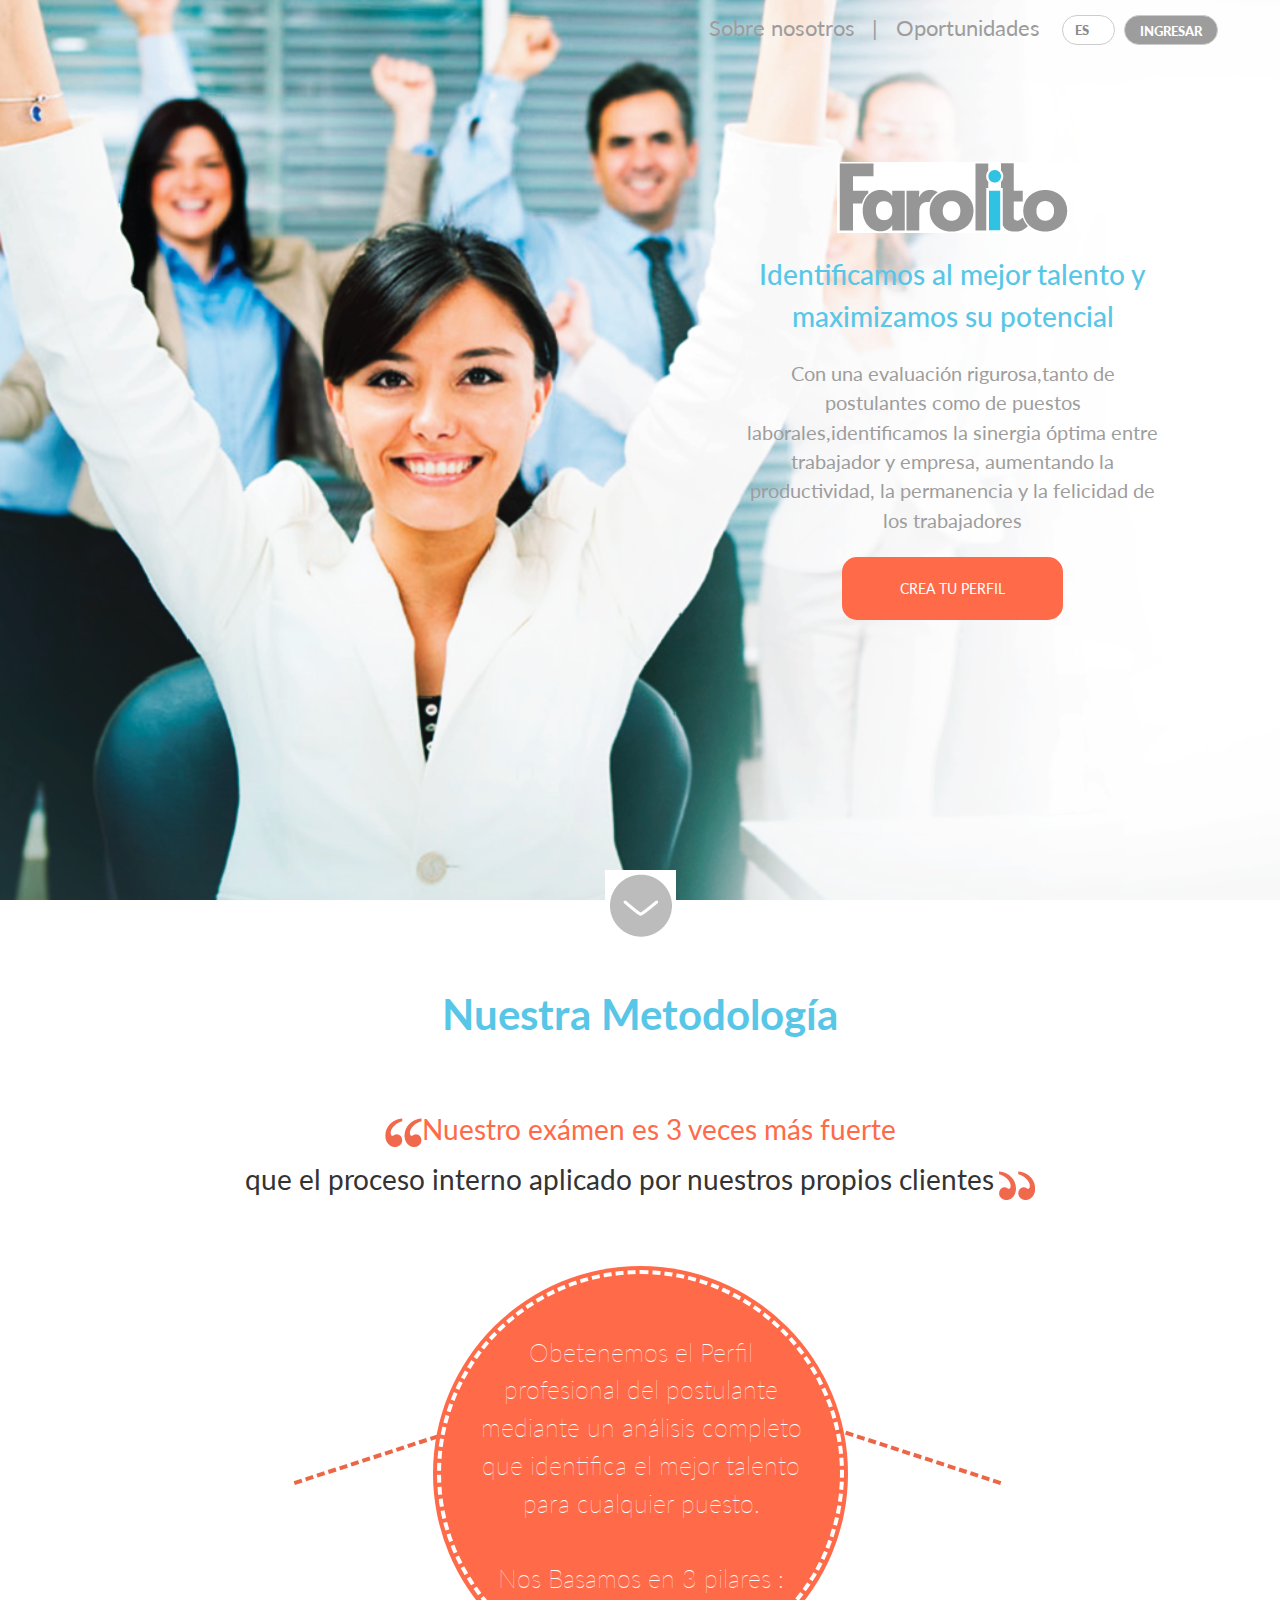
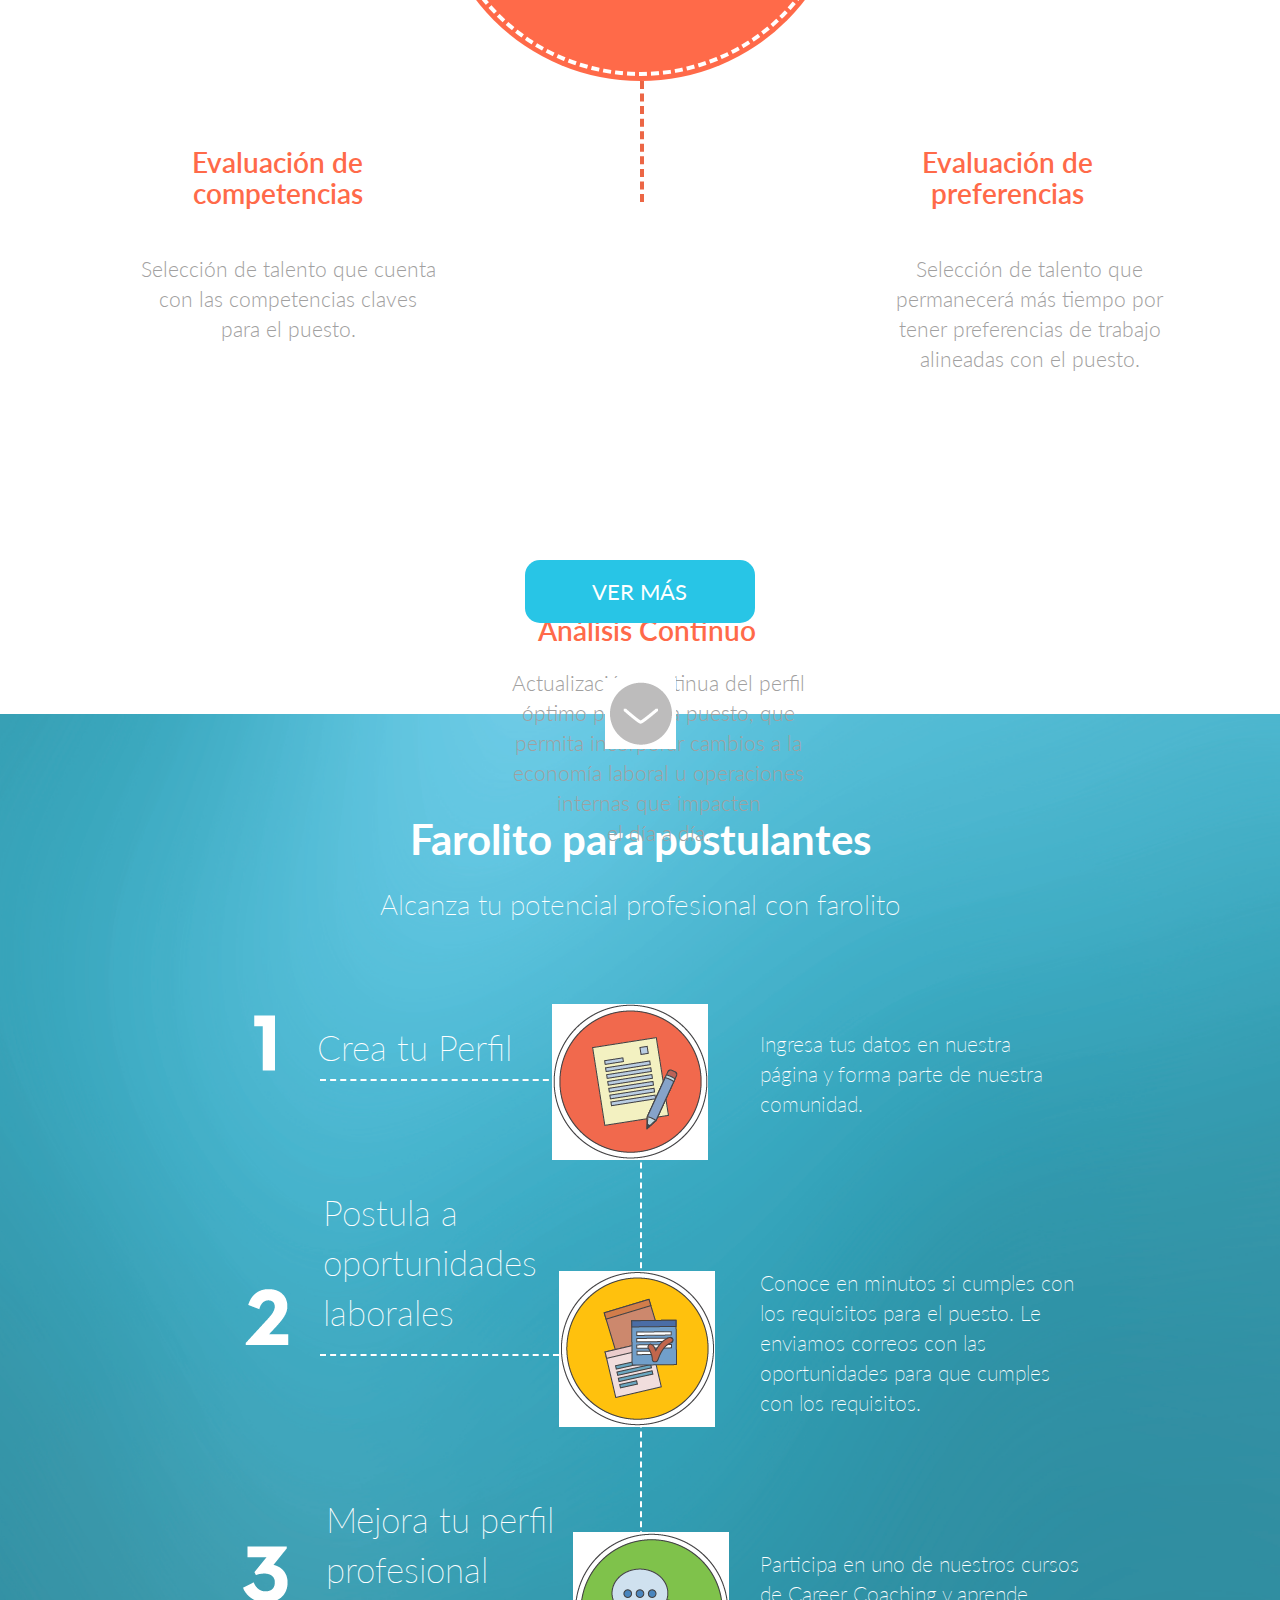
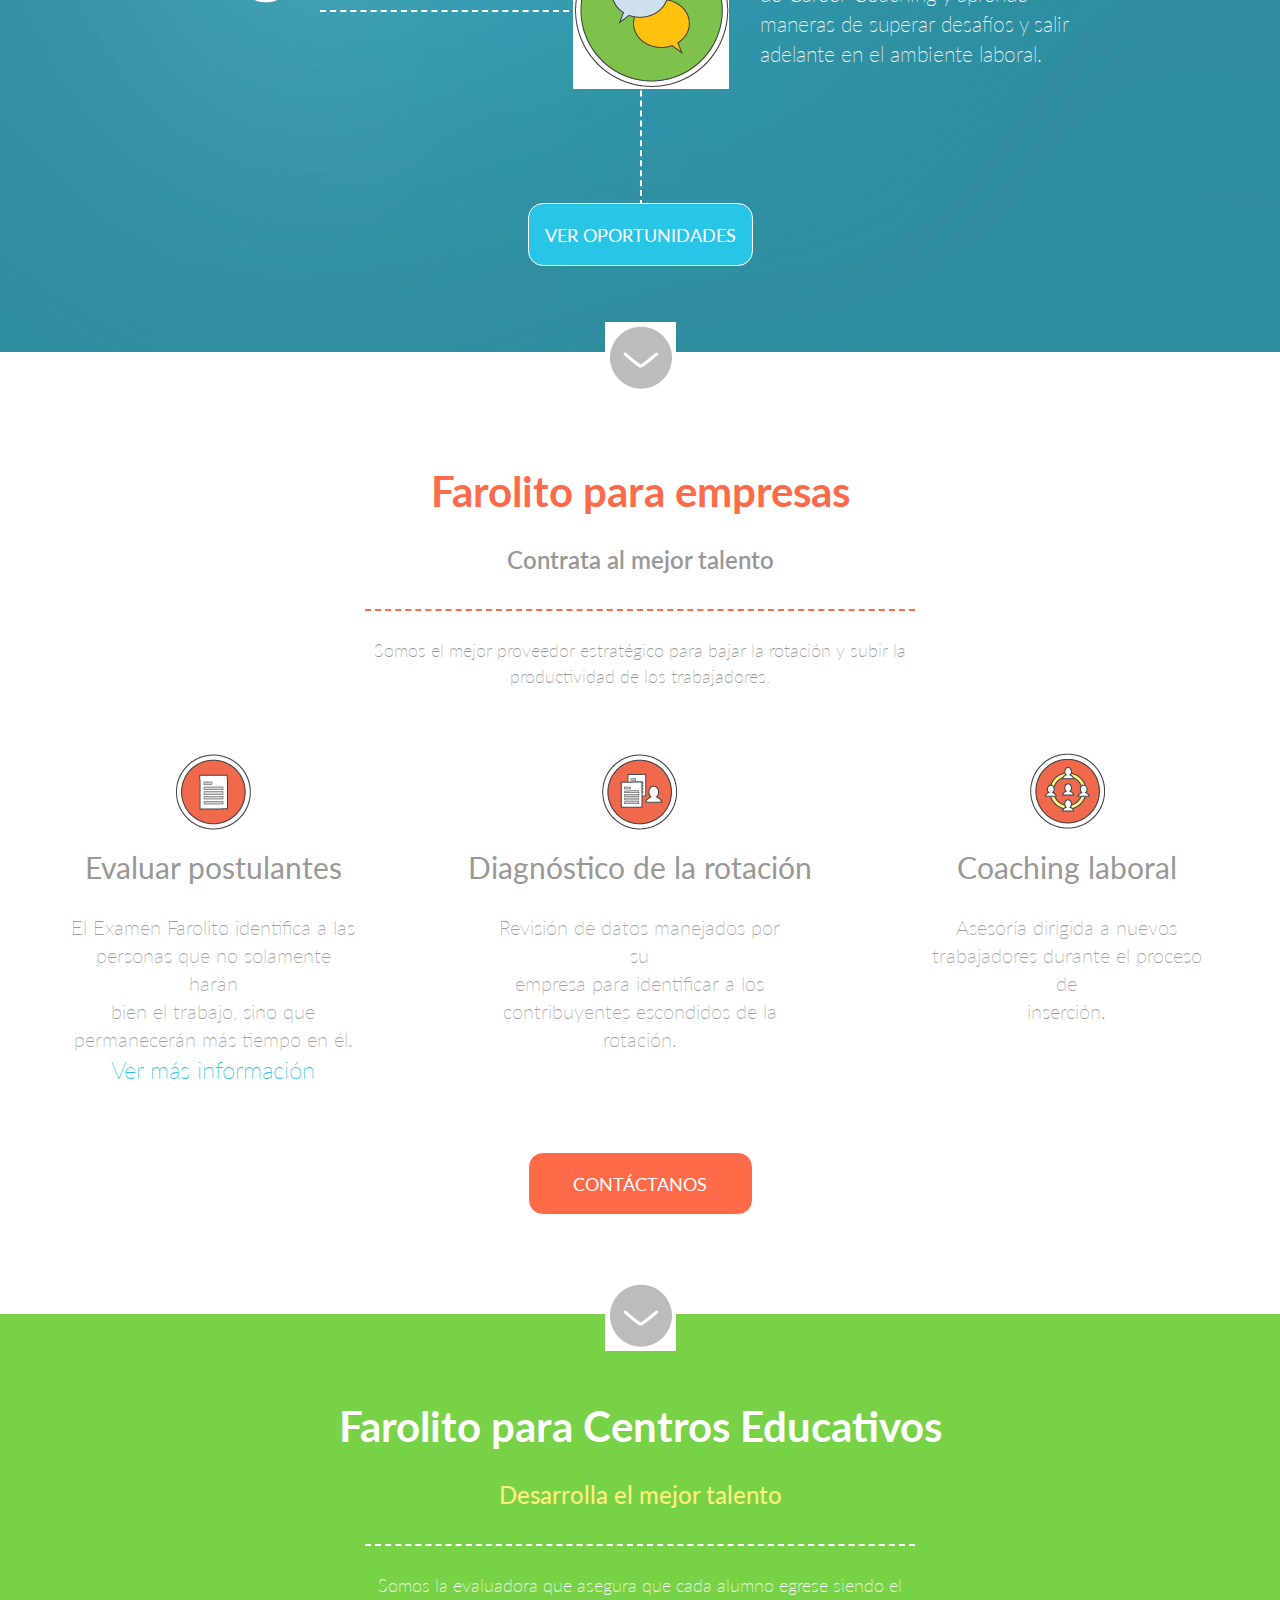
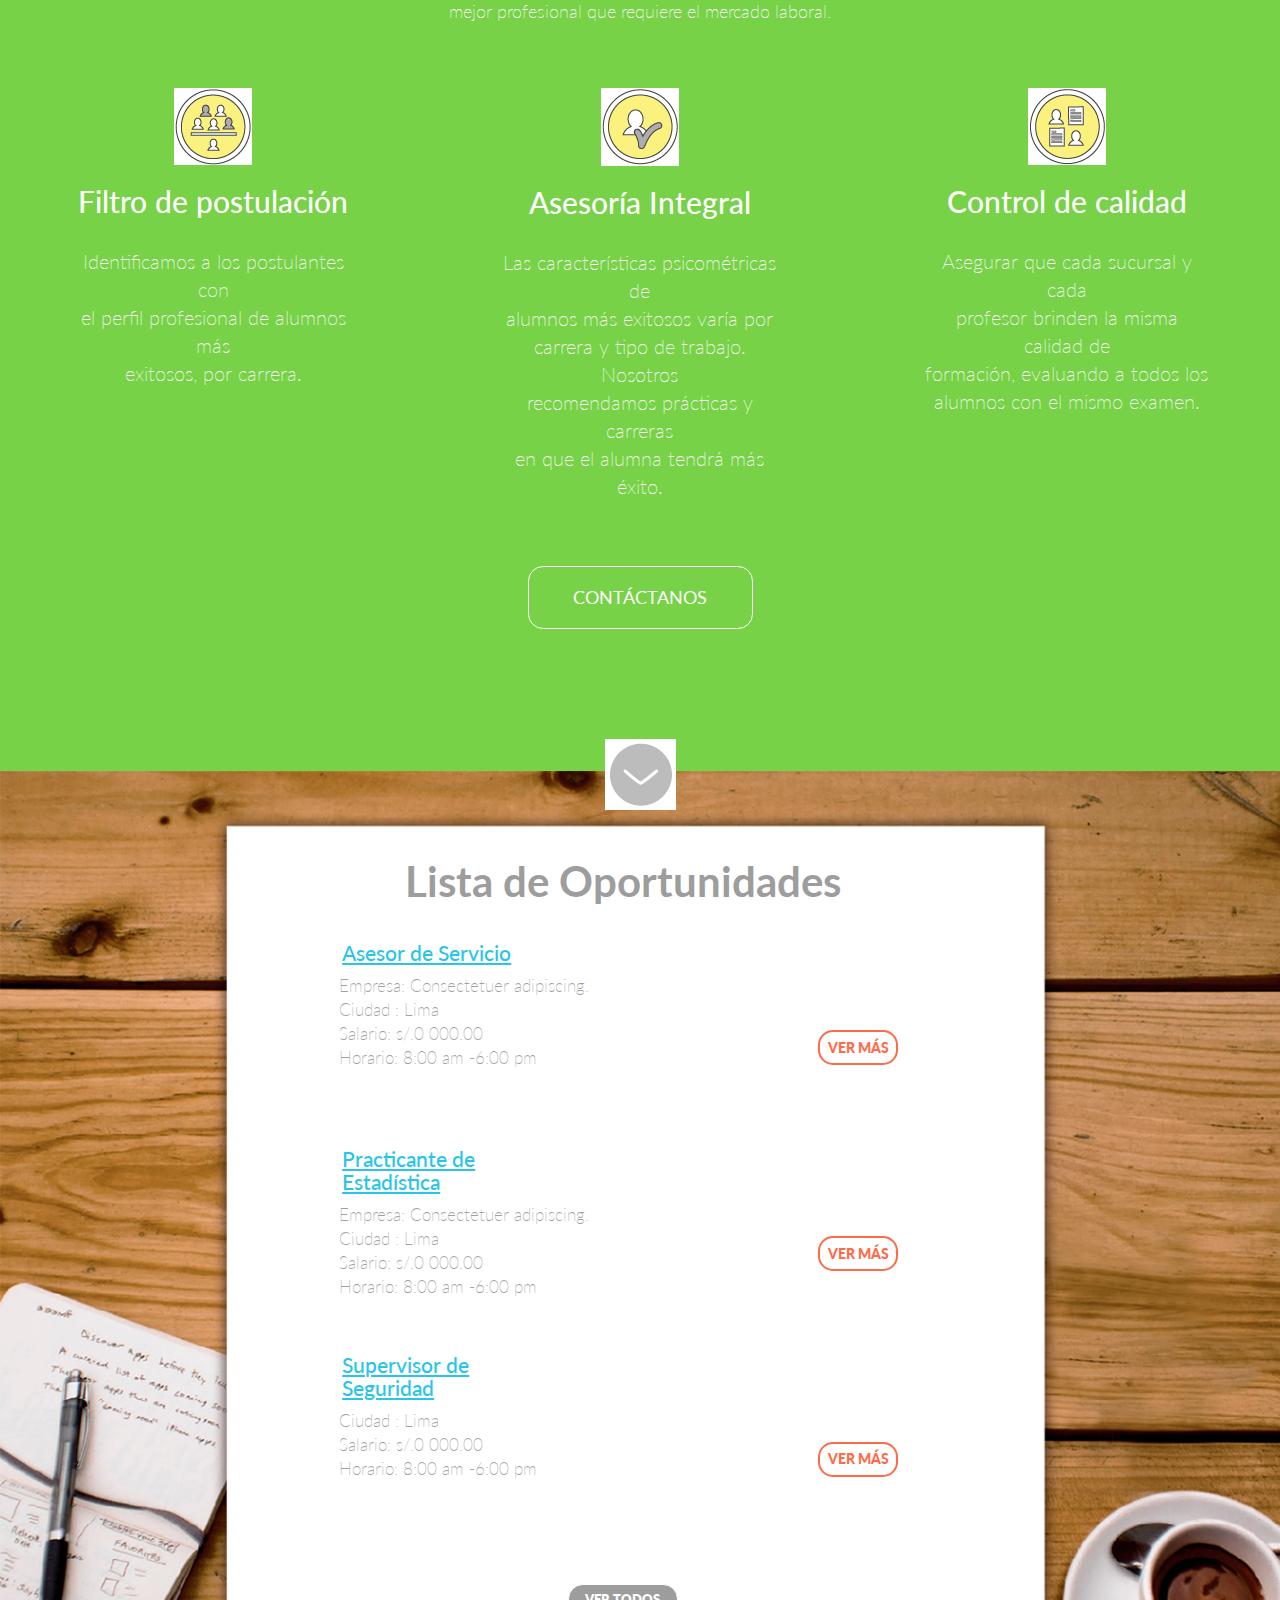
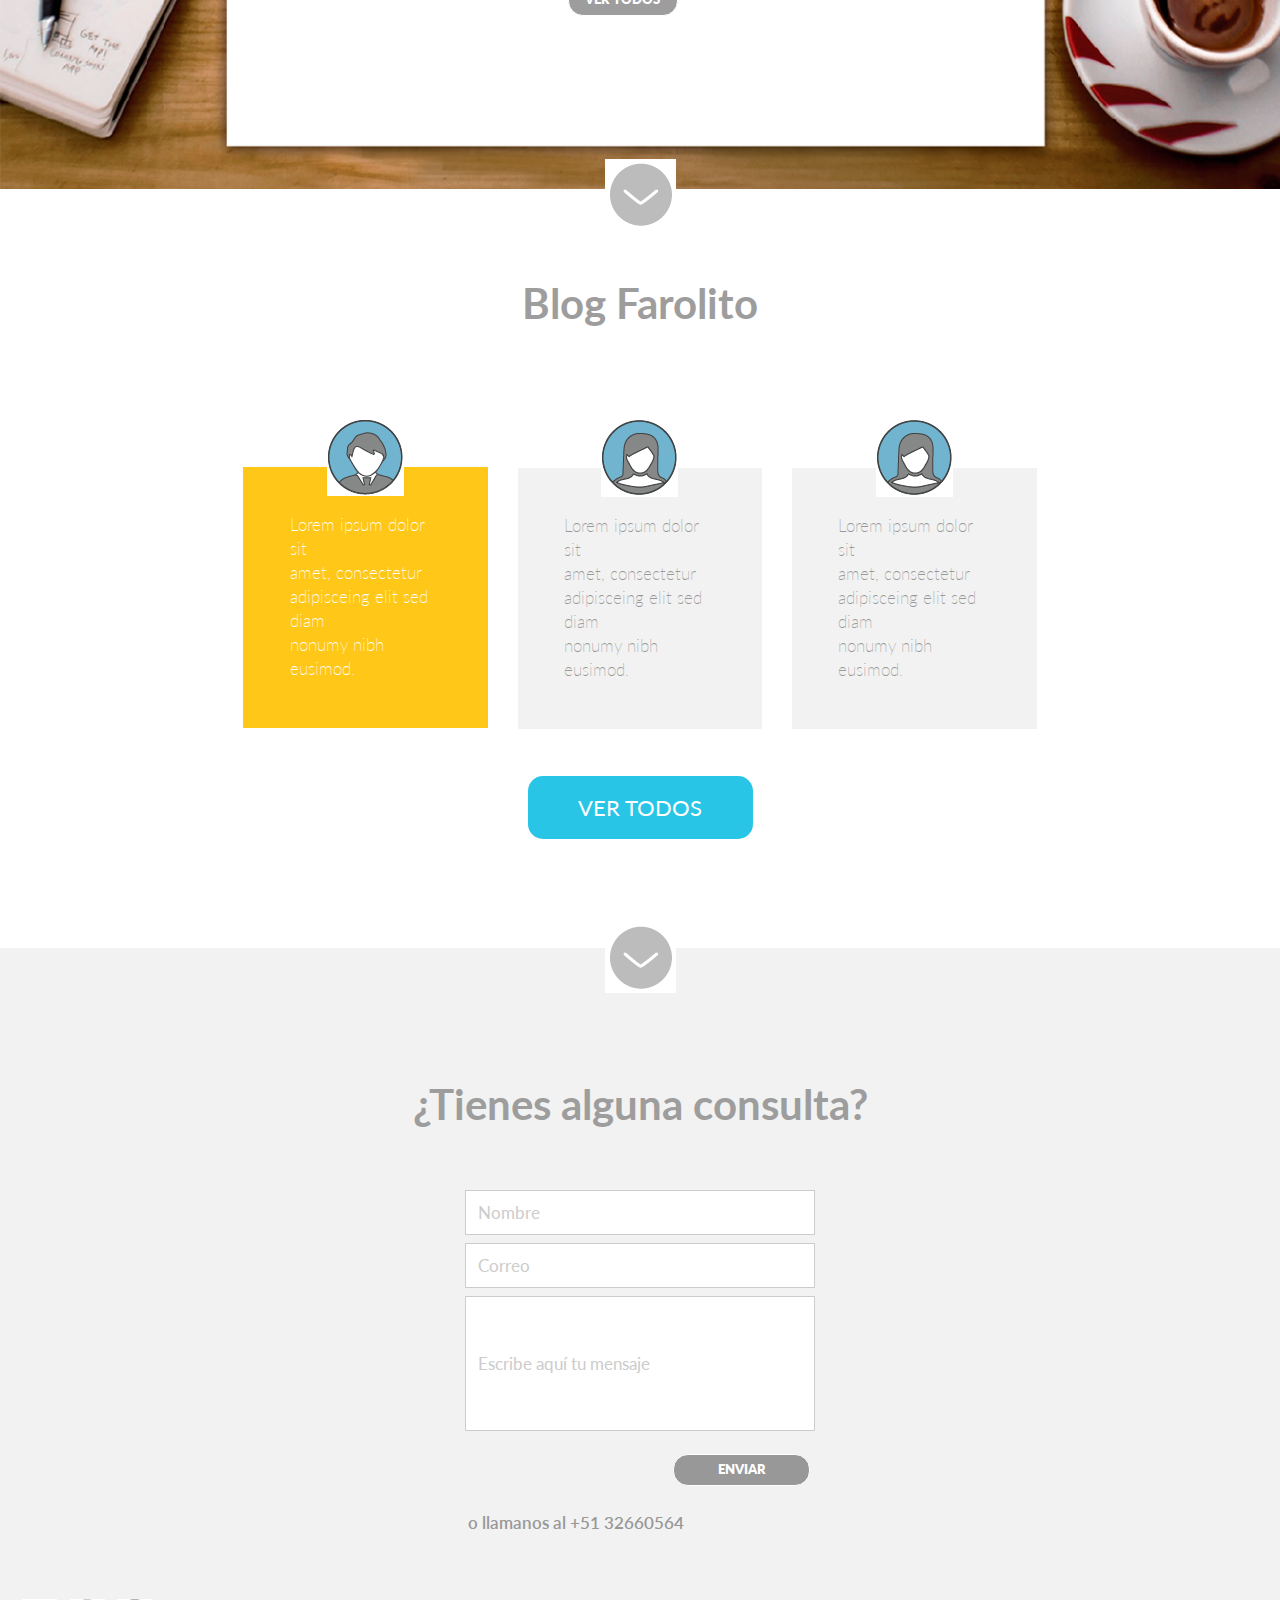
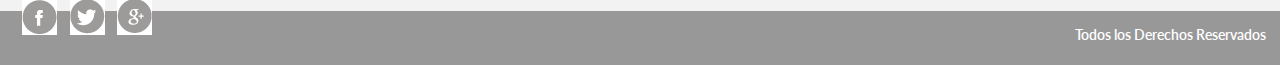
==== commit 2504e110: "Arreglos de Menu con Jquery y Section de lista de oportunidades" ====
--- a/index.html
+++ b/index.html
@@ -6,12 +6,416 @@
 		<!-- Responsiveness -->
 		<meta name="viewport" content="width=device-width, initial-scale=1.0, user-scalable=no">
 		<link rel="stylesheet" type="text/css" href="stylesheets/main.css">
+		<link href='http://fonts.googleapis.com/css?family=Lato:300,400,700,900' rel='stylesheet' type='text/css'>
 	</head>
 	<body>
-		<header></header>
-		<script src="https://ajax.googleapis.com/ajax/libs/jquery/1.11.2/jquery.min.js"></script>
-		<!-- Javascripts de Bootstrap -->
-		<script src="javascript/b3/collapse.js"></script>
-		<script src="javascript/b3/transition.js"></script>
+			<section class="">
+				<div class="modal-bg">
+					<div id="modal">
+						<span class="celeste text-center">Ingresa a tu Cuenta<a href="#close" id="close">&#215;</a></span>
+						<form class=" form-in text-center">
+							<input class="casilla relative" id="username" name="username" type="textbox" placeholder="Usuario" required>
+							<input class="casilla relative" id="password" name="password" type="password" placeholder="Contraseña" required>
+							<button class="boton-ingreso" name="submit" id="submit" type="submit">INGRESAR <br></button>
+							<a id="forgot-link" href="#">¿Olvidastee tu contraseña? <br></a>
+							<a id="forgot-link" href="#">¿No estas Registrado? <br> <br> </a>
+							<a class="text-in" href="#">crea tu cuenta aquí</a>
+						</form>
+					</div>
+				</div>
+			</section>
+			<div class="container width100">
+	  		<div class="navbar-header navbar-default hidden-sm hidden-xs" style="display: none;">
+	  			<div class="imagen-nav nav ">
+	  				<a href="index.html"><img class="relative" src="iconos/logo-farolito-114x40.png" alt=""></a>
+	  			</div>
+					<div class="col-lg-12 text-right hidden-xs hidden-sm">
+							<nav class="navegacion-pr-2">
+							  <a href="nosotros.html">Sobre nosotros</a> 
+							  <a class="ml-mr" href=""> | </a>
+							  <a href="">Oportunidades</a> 
+							</nav>
+							<div class="top-nv-2 pd-r text-left btn-group" role="group" aria-label="...">
+							  <div class="btn-group" role="group">
+							    <button type="button" class="fs-09 f-w900 btn-es br-nav-button btn btn-default dropdown-toggle " data-toggle="dropdown" aria-expanded="false">ES
+							       <span class="text-center f-w600 glyphicon glyphicon-chevron-down"></span>
+							    </button>
+							    	<ul class="dropdown-menu" role="menu">
+										   <li><a href="#">Ingles</a></li>
+										   <li><a href="#">Alemán</a></li>
+										   <li><a href="#">Portugues</a></li>
+										</ul>
+							  </div>							  
+							  <button type="button" class="relative text-white fs-09 f-w900 btn-in br-nav-button btn btn-default br-nav-button">INGRESAR</button>
+							</div>
+					</div>
+	  		</div>
+	  		<div class="navbar-default navbar-header-movil">
+	  			<button id="button-menu-slide" type="button" class=" btn-res btn hidden-lg hidden-md" data-toggle="collapse" data-target="#bs-example-navbar-collapse-1" aria-label="Left Align">
+						<span class="glyphicon glyphicon-menu-hamburger" aria-hidden="true"></span>
+	  				<span class="sr-only">Toggle navigation</span>
+	  				<span class="icon-bar"></span>
+	  				<span class="icon-bar"></span>
+	  				<span class="icon-bar"></span>
+	  			</button>
+					<button class="boton-perfil-res hidden-md hidden-lg">CREA TU PERFIL</button>
+	  			<a class="navbar-brand hidden-lg hidden-md hidden-sm" href="#"><img src="" alt=""></a>
+	  		</div>
+				<div id="slider-left" class="text-center">
+					<nav class="container-toggle">
+						<ul class="toggle-menu-m hidden-lg hidden-md hidden-sm">
+							<li class="toggle">
+								 <span class="toggle-menu-bar"></span>
+								 <span class="toggle-menu-bar"></span>
+								 <span class="toggle-menu-bar"></span>
+							</li>
+						</ul>
+					</nav>
+					<nav>
+						<ul>
+							<li><a class="text-white" href="index.html">Home</a></li>
+							<li><a class="text-white" href="nosotros.html">Sobre nosotros</a></li>
+							<li><a class="text-white" href="ingreso.html">Ingresa a tu cuenta</a></li>
+							<li><a class="text-white" href="crear-cuenta.html">Crear cuenta</a></li>
+							<li><a class="text-white" href="">Blog</a></li>
+							<li><a class="text-white" href="contacto.html">Contáctanos</a></li>
+						</ul> 
+					</nav>
+				</div>
+	  	</div>
+			<header>
+				<div class="col-lg-12 text-right hidden-xs hidden-sm">
+						<nav class="navegacion-pr">
+						  <a href="nosotros.html">Sobre nosotros</a> 
+						  <a class="ml-mr" href=""> | </a>
+						  <a href="#oportunidades">Oportunidades</a> 
+						</nav>
+						<div class="top pd-r text-left btn-group" role="group" aria-label="...">
+						  <div class="btn-group" role="group">
+						    <button type="button" class="fs-09 f-w900 btn-es br-nav-button btn btn-default dropdown-toggle " data-toggle="dropdown" aria-expanded="false">ES
+						       <span class="text-center f-w600 glyphicon glyphicon-chevron-down"></span>
+						    </button>
+						    	<ul class="dropdown-menu" role="menu">
+									   <li><a href="#">Ingles</a></li>
+									   <li><a href="#">Alemán</a></li>
+									   <li><a href="#">Portugues</a></li>
+									</ul>
+						  </div>
+						  <button type="button" class="relative text-white fs-09 f-w900 btn-in br-nav-button btn btn-default br-nav-button">INGRESAR</button>
+						</div>
+				</div>
+				<div class="container-fluid">
+					<div class="col-sm-6"></div>
+					<div class="col-sm-6 col-xs-12">
+						<div class="img-logo-farolito pd-bottom">
+							<img src="iconos/iconos-20.png" alt="">
+							<h3 class="l-h text-color-first pd-bottom">Identificamos al mejor talento y <tr>maximizamos su potencial</h3>
+							<p class="l-h text-gray pd-bottom">Con una evaluación rigurosa,<span class="hidden-xs hidden-sm">tanto de postulantes como de puestos laborales,</span>identificamos la sinergia óptima entre trabajador y empresa, aumentando la productividad, la permanencia y la felicidad de los trabajadores</p>
+							<button class="boton-perfil hidden-sm hidden-xs">CREA TU PERFIL</button>
+						</div>
+					</div>
+				</div>
+			</header>
+			<div class="flecha f1-b hidden-xs hidden-sm hidden-md">
+				<a id="arrow" href="#metodologia"><img class="arrow" src="iconos/iconos-15.png" alt=""></a>
+			</div>
+			<section class="width100" id="metodologia ">
+				<div class="imagen-res hidden-md hidden-lg">
+					<img src="img/foto-landing-09.png" alt="">
+				</div>
+				<div class="row row-space">
+					<div class="col-lg-12 col-xs-12 text-center">
+						<h1 class="text-meto pd-bottom">Nuestra Metodología</h1>
+						<span class="hidden-xs hidden-sm "><p class="hidden-xs hidden-sm "><img class="hidden-xs hidden-sm text-g" src="iconos/iconos-17.png" alt="">Nuestro exámen es 3 veces más fuerte</p> que el proceso interno aplicado por nuestros propios clientes</span> <img class=" relative hidden-xs hidden-sm" src="iconos/iconos-18.png" alt="">
+					</div>
+				</div>
+				<div class="row row-space">
+					<div class="col-md-3">
+						<div class="linea1"></div>
+					</div>
+					<div class="col-lg-6 pd-top">
+						<div class="circulo-exterior">
+							<div class="circulo-interior">
+								<div class="text-circle">
+									<h2 class="absolute text-white text-center f-w100 l-h">Obetenemos el Perfil <br> profesional del postulante <br>	
+										mediante un análisis completo <br> que identifica el 
+										mejor talento <br> para cualquier puesto. <br><br>
+										Nos Basamos en 3 pilares :</h2>
+								</div>
+								<div class="text-circle-hover hidden">
+									<h4 class="absolute text-g f-s2 text-center">"El corazón de <br> nuestra metodología es <br>nuestro propio exámen"</h4>
+									<div class="imagen-hover">
+										<img src="iconos/iconos-19.png" alt="">
+									</div>
+								</div>
+							</div>
+						</div>
+					</div>
+					<div class="col-md-3">
+						<div class="linea2"></div>
+					</div>
+				</div>
+				<div class="row row-space">
+					<div class="col-md-6"></div>
+					<div class="col-md-6 col-xs-6 borde-medio"></div>
+				</div>
+				<div class="row row-space">
+					<div class="texto-lados-y-abajo">
+						<h5 class="evaluaciondc">Evaluación de <br>competencias</h5>
+						<p class="evaparrafo">Selección de talento que cuenta <br> con las competencias claves <br> para el puesto.</p>
+						<h5 class="evaluaciondp">Evaluación de <br>preferencias</h5>
+						<p class="evaparrafo2">Selección de talento que <br> permanecerá más tiempo por <br> tener preferencias de trabajo <br>  alineadas con el puesto.</p>
+						<h5 class="analisis">Análisis Continuo</h5>
+						<p class="actperfil">Actualización continua del perfil <br> óptimo para cada puesto, que <br> permita incorporar cambios a la <br> economía laboral u operaciones <br> internas que impacten <br> el día a día.</p>
+					</div>
+				</div>
+				<button class="boton-vermas hidden-xs hidden-sm hidden-md">VER MÁS</button>
+			</section>
+			<div class="flecha f2-b hidden-xs hidden-sm hidden-md">
+				<a id="arrow" href="#postulantes"><img src="iconos/iconos-15.png" alt=""></a>
+			</div>
+			<section id="postulantes" class="width100 postulantes text-center">
+				<h2 class="text-postu">Farolito para postulantes</h2>
+				<span class="text-white f-s2 f-w200 hidden-xs hidden-sm">Alcanza tu potencial profesional con farolito</span>
+				<div class="row row-space">
+					<div class="col-lg-6 col-xs-12">
+						<div class="lineas-post">
+							<div class="line1">
+								<div class="lineo"></div>
+								<img src="iconos/numeros-39.png" alt="">
+								<p class="">Crea tu Perfil</p>
+							</div>
+							<div class="line2">
+								<div class="linetw"></div>
+								<img src="iconos/numeros-37.png" alt="">
+								<p class="">Postula a oportunidades <br> laborales</p>
+							</div>
+							<div class="line3">
+								<div class="linetr"></div>
+								<img src="iconos/numeros-38.png" alt="">
+								<p class="">Mejora tu perfil profesional</p>
+							</div>
+						</div>
+						<img class ="imagen1" src="iconos/iconos-09.png" alt="">
+						<img class ="imagen2"src="iconos/iconos-10.png" alt="">
+						<img class ="imagen3" src="iconos/iconos-11.png" alt="">
+					</div>
+					<div class="col-lg-6 col-xs-12 medio">
+						<div class="">
+							<p class="informacion1">Ingresa tus datos en nuestra <br> página 
+							y forma parte de nuestra <br>
+							comunidad.</p>
+						</div>
+						<div class="">
+							<p class="informacion2">Conoce en minutos si cumples con <br>
+								los requisitos para el puesto. Le <br>
+								enviamos correos con las <br>
+								oportunidades para que cumples <br>
+								con los requisitos.</p>
+						</div>
+						<div class="">
+							<p class="informacion3">
+								Participa en uno de nuestros cursos <br>
+								de Career Coaching y aprende <br>
+								maneras de superar desafíos y salir <br>
+								adelante en el ambiente laboral.
+							</p>
+						</div>
+					</div>
+					<div class="col-lg-12 hidden-xs hidden-sm">
+						<button class="oportunidades">VER OPORTUNIDADES</button>
+					</div>
+				</div>
+			</section>
+			<div class="flecha f3-b hidden-xs hidden-sm hidden-md">
+				<a id="arrow" href="#empresas"><img src="iconos/iconos-15.png" alt=""></a>
+			</div>
+			<section id="empresas" class="width100 text-center">
+				<h2 class="text-farolito-emp pd-bottom">Farolito para empresas</h2>
+				<h3 class="sub-text-faro text-g f-w600 pd-bottom ">Contrata al mejor talento</h3>
+				<div class="line-dashed"></div>
+				<span class="text-g fs13 f-w200 hidden-xs hidden-sm">Somos el mejor proveedor estratégico para bajar la rotación y subir la <br> productividad de los trabajadores. </span>
+				<div class="row row-space text-center">
+						<div class="col-lg-4 pd-top col-xs-12">
+							<img src="iconos/iconos-03.png" alt="">
+							<h2 class="subtitulos-faro text-g f-w400">Evaluar postulantes</h2>
+							<p class= "text-p-faro text-a pd-top">El Examen Farolito identifica a las <br>personas que no solamente harán <br> bien el trabajo, sino que <br> permanecerán más tiempo en él. <br><a href="">Ver más información</a></p>
+						</div>
+						<div class="col-lg-4 pd-top col-xs-12">
+							<img src="iconos/iconos-04.png" alt="">
+							<h2 class="subtitulos-faro text-g f-w400">Diagnóstico de la rotación</h2>
+							<p class= "text-p-faro text-a pd-top">Revisión de datos manejados por su <br> empresa para identificar a los <br> contribuyentes escondidos de la <br> rotación.</p>
+						</div>
+						<div class="col-lg-4 pd-top col-xs-12">
+							<img src="iconos/iconos-05.png" alt="">
+							<h2 class="subtitulos-faro text-g f-w400">Coaching laboral</h2>
+							<p class= "text-p-faro text-a pd-top">Asesoría dirigida a nuevos <br> trabajadores durante el proceso de <br> inserción.</p>
+						</div>
+					<div class="col-lg-12">
+						<button class="contactanos">CONTÁCTANOS</button>
+					</div>
+				</div>
+			</section>
+			<div class="flecha f4-b hidden-xs hidden-sm hidden-md">
+				<a id="arrow" href="#educativos"><img src="iconos/iconos-15.png" alt=""></a>
+			</div>
+			<section id="educativos" class="width100 centrosedu text-center">
+				<h2 class="text-edu pd-bottom">Farolito para Centros Educativos</h2>
+				<h3 class="sub-text-edu pd-bottom ">Desarrolla el mejor talento</h3>
+				<div class="line-dashed-edu"></div>
+				<span class="fs13 f-w200 text-white hidden-xs hidden-sm">Somos la evaluadora que asegura que cada alumno egrese siendo el <br> mejor profesional que requiere el mercado laboral. </span>
+				<div class="row row-space text-center">
+					<div class="col-lg-4 pd-top col-xs-12">
+						<img src="iconos/iconos-06.png" alt="">
+						<h2 class="text-white sub-text-faro text-white ">Filtro de postulación</h2>
+						<p class= "text-white text-p-faro pd-top">Identificamos a los postulantes con <br> el perfil profesional de alumnos más <br> exitosos, por carrera.</p>
+					</div>
+					<div class="col-lg-4 pd-top col-xs-12">
+						<img src="iconos/iconos-07.png" alt="">
+						<h2 class="text-white sub-text-faro ">Asesoría Integral</h2>
+						<p class= "text-white text-p-faro pd-top">Las características psicométricas de <br> alumnos más exitosos varía por <br>  carrera y tipo de trabajo. Nosotros <br> 
+						recomendamos prácticas y carreras <br> en que el alumna tendrá más éxito.</p>
+					</div>
+					<div class="col-lg-4 pd-top col-xs-12">
+						<img src="iconos/iconos-08.png" alt="">
+						<h2 class="text-white sub-text-faro text-white ">Control de calidad</h2>
+						<p class= "text-white text-p-faro pd-top">Asegurar que cada sucursal y cada <br> profesor brinden la misma calidad de <br> formación, evaluando a todos los <br> alumnos con el mismo examen.</p>
+					</div>
+					<div class="col-lg-12">
+						<button class="contactanos-green">CONTÁCTANOS</button>
+					</div>
+				</div>
+				<div class="flecha f5-b hidden-xs hidden-sm hidden-md">
+					<a id="arrow" href="#oportunidades"><img src="iconos/iconos-15.png" alt=""></a>
+				</div>
+			</section>
+			<section id="oportunidades" class="width100 listaoportunidades text-center hidden-md hidden-sm hidden-xs">
+					<div class="col-lg-12">
+					</div>
+					<div class="width100 row row-space">
+						<div class="col-lg-2"></div>
+							<div class="col-lg-8 hoja">
+								<div class="col-lg-12">
+									<div class="col-lg-12">
+										<h2 class="text-list-opt ">Lista de Oportunidades</h2>
+									</div>
+									<div class="col-md-6 text-left">
+										<h2 class="sub-opt">Asesor de Servicio</h2>
+										<p class="text-p text-a">Empresa: Consectetuer adipiscing. <br>
+										 Ciudad : Lima <br>
+										 Salario: s/.0 000.00 <br>
+										 Horario: 8:00 am -6:00 pm</p>
+									</div>
+									<div class="col-md-6 pd-top">
+										<button class="btn-opt">VER MÁS</button>
+									</div>
+									<div class="col-md-6 text-left">
+										<h2 class="sub-opt">Practicante de Estadística</h2>
+										<p class="text-p text-a">Empresa: Consectetuer adipiscing. <br>
+											 Ciudad : Lima <br>
+											 Salario: s/.0 000.00 <br>
+											 Horario: 8:00 am -6:00 pm</p>						
+									</div>
+									<div class="col-md-6 pd-top">
+										<button class="btn-opt">VER MÁS</button>
+									</div>
+									<div class="col-md-6 text-left">
+										<h2 class="sub-opt">Supervisor de Seguridad</h2>
+										<p class="text-p text-a">
+											 Ciudad : Lima <br>
+											 Salario: s/.0 000.00 <br>
+											 Horario: 8:00 am -6:00 pm</p>						
+									</div>
+									<div class="col-md-6 pd-top">
+										<button class="btn-opt">VER MÁS</button>
+									</div>
+									<div class="col-lg-12">
+										<button class="btn-vr-todos">VER TODOS</button>
+									</div>
+								</div>
+							</div>
+					</div>
+			</section>
+			<div class="flecha hidden-xs hidden-sm hidden-md">
+				<a id="arrow" href="#blog"><img src="iconos/iconos-15.png" alt=""></a>
+			</div>
+			<section class="width100" id="blog">
+				<div class="col-lg-12">
+					<h2 class="pd-top0 f-w300 text-list-opt ">Blog Farolito</h2>
+				</div>
+				<div class="row row-space text-center">
+					<div class="col-lg-2"></div>
+					<div class="col-lg-8">
+						<div class="col-lg-4 pd-top col-xs-12 ">
+								<img class="relative toplus"src="iconos/iconos-22.png" alt="">
+							<div class="blog-text amarillo text-left f-w200">
+								<p class= " res text-white p fs12">Lorem ipsum dolor sit <br> amet, consectetur <br> adipisceing elit sed diam <br> nonumy nibh eusimod.</p>
+							</div>
+						</div>
+						<div class="col-lg-4 pd-top col-xs-12 ">
+								<img class="relative toplus"src="iconos/iconos-23.png" alt="">
+							<div class="blog-text bg text-left f-w200">
+								<p class= " res text-g p fs12">Lorem ipsum dolor sit <br> amet, consectetur <br> adipisceing elit sed diam <br> nonumy nibh eusimod.</p>
+							</div>
+						</div>
+						<div class="col-lg-4 pd-top col-xs-12 ">
+								<img class="relative toplus"src="iconos/iconos-23.png" alt="">
+							<div class="blog-text bg text-left f-w200">
+								<p class= " res text-g p fs12">Lorem ipsum dolor sit <br> amet, consectetur <br> adipisceing elit sed diam <br> nonumy nibh eusimod.</p>
+							</div>
+						</div>
+					</div>
+					<div class="col-lg-2"></div>
+					<div class="col-lg-12 col-xs-12">
+						<button class="mtp ml boton-vermas vr-tds"><a class="textdeco text-white"  href="Blog.html">VER TODOS</a></button>
+					</div>
+				</div>
+			</section>
+			<div class="flecha z2 f6-b hidden-xs hidden-sm hidden-md">
+				<a id="arrow" href="#contacto"><img src="iconos/iconos-15.png" alt=""></a>
+			</div>
+			<section id="contacto" class="width100 text-center mtp bg" >
+				<div class="col-lg-12 bg ">
+					<h2 class="f-w300 text-list-opt mbt consulta">¿Tienes alguna consulta?</h2>
+				</div>
+				<form class="bg">
+    			<input class="h-5" type="text" name="Nombre" value="Nombre" />
+    			<input class="h-5" type="text" name="Correo" value="Correo" autocomplete="off" />
+    			<input class="h-15" type="text" name="Correo" value="Escribe aquí tu mensaje"/>
+    			<button class="form_text_button back-g btn-vr-todos">ENVIAR</button>
+				</form>
+				<span class="text-af-form text-g text-left fs12 relative f-w600"> o llamanos al +51 32660564</span>
+			</section>
+			<footer class="width100 h-6 back-g">
+				<span class="text-white f-w600 f-s1 text-right relative ">Todos los Derechos Reservados</span>
+			 	<div class="social top relative">
+					<a href="https://www.facebook.com/vivafarolito"><img src="iconos/iconos-12.png" alt=""></a>
+					<img src="iconos/iconos-13.png" alt="">
+					<img src="iconos/iconos-14.png" alt="">
+			 	</div>
+			</footer>
+			<script src="https://ajax.googleapis.com/ajax/libs/jquery/1.11.2/jquery.min.js"></script>
+			<!-- Javascripts de Bootstrap -->
+			<script src="javascripts/b3/collapse.js"></script>
+			<script src="javascripts/b3/transition.js"></script>
+			<script src="https://maxcdn.bootstrapcdn.com/bootstrap/3.3.2/js/bootstrap.min.js">
+	  	</script>
+	  	<script src="javascripts/app.js" type="text/javascript" charset="utf-8"></script>
+	  	<script>
+					$(function() {
+		  			$('a[href*=#]:not([href=#])').click(function() {
+		    			if (location.pathname.replace(/^\//,'') == this.pathname.replace(/^\//,'') && location.hostname == this.hostname) {
+		      			var target = $(this.hash);
+		      			target = target.length ? target : $('[name=' + this.hash.slice(1) +']');
+		      			if (target.length) {
+		        			$('html,body').animate({
+		          			scrollTop: target.offset().top
+		        			}, 1000);
+		        			return false;
+		      			}
+		    			}
+		  			});
+					});
+			</script>
 	</body>	
-</html>	+</html>	
--- a/stylesheets/main.css
+++ b/stylesheets/main.css
@@ -5521,10 +5521,1690 @@
 /*========================================
 =             APP CUSTOM                 =
 ========================================*/
+.bgrd {
+  background-color: #FF6A49; }
+
+.bgcw {
+  background-color: white; }
+
+.bgcsky {
+  background-color: #28C5E6 !important; }
+
+.text-y {
+  color: #FFBF00; }
+
+.text-white {
+  color: white !important; }
+
+.text-g {
+  color: #989898 !important; }
+
+.back-g {
+  background-color: #989898 !important; }
+
+.text-a {
+  color: #A1A0A0 !important; }
+
+.bg {
+  background-color: #F2F2F2; }
+
+.fe-b {
+  bottom: -35px !important; }
+
+.f2-b {
+  bottom: -55px !important; }
+
+.f4-b {
+  bottom: -57px !important; }
+
+.f5-b {
+  bottom: -103px !important; }
+
+.f6-b {
+  bottom: -83px !important; }
+
+.f-us {
+  bottom: 119px !important; }
+
+.fs-09 {
+  font-size: 0.9em; }
+
+.fs12 {
+  font-size: 1.2em; }
+
+.fs13 {
+  font-size: 1.3em; }
+
+.fs14 {
+  font-size: 1.4em !important; }
+
+.fs15 {
+  font-size: 1.5em; }
+
+.fs22 {
+  font-size: 2.2em !important; }
+
+.fs28 {
+  font-size: 2.8em; }
+
+.textdeco {
+  text-decoration: none; }
+
+.relative {
+  position: relative; }
+
+.absolute {
+  position: absolute; }
+
+.fixed {
+  position: fixed; }
+
+.pd-r {
+  right: 3%; }
+
+.top-nv-2 {
+  top: -56px; }
+
+.top {
+  top: -17px; }
+
+.top14 {
+  top: -14px; }
+
+.top12 {
+  top: 12px; }
+
+.toplus {
+  top: 29px; }
+
+.p {
+  padding: 18.9%; }
+
+.padding-79 {
+  padding: 7.9%; }
+
+.pd-bottom {
+  padding-bottom: 2%; }
+
+.mpt {
+  padding-bottom: 3%; }
+
+.pd-bt08 {
+  padding-bottom: 0.8%; }
+
+.pd-bottom8 {
+  padding-bottom: 8%; }
+
+.pd-top0 {
+  padding-top: 0% !important; }
+
+.pd-top {
+  padding-top: 5% !important; }
+
+.pdl {
+  padding-left: 0% !important; }
+
+.padr {
+  padding-right: 0% !important; }
+
+.flecha {
+  position: relative;
+  bottom: 30px;
+  text-align: center; }
+
+.l-h {
+  line-height: 1.5; }
+
+.ml-mr {
+  margin-left: 1%;
+  margin-right: 1%; }
+
+.ml {
+  margin-left: 0% !important; }
+
+.mtp {
+  margin-top: 3% !important; }
+  .mtp p {
+    text-align: center; }
+
+.mtp7 {
+  margin-top: 7% !important; }
+
+.mtp9 {
+  margin-top: 9% !important; }
+
+.mtp15 {
+  margin-top: 15% !important; }
+
+.mbt {
+  margin-bottom: 4%; }
+
+.lft {
+  left: -14%; }
+
+/*Formula para z-index*/
+.z1 {
+  z-index: 1; }
+
+.z2 {
+  z-index: 2; }
+
+.z3 {
+  z-index: 3; }
+
+.z4 {
+  z-index: 4; }
+
+.z5 {
+  z-index: 5; }
+
+.z6 {
+  z-index: 6; }
+
+.z7 {
+  z-index: 7; }
+
+.z8 {
+  z-index: 8; }
+
+.z9 {
+  z-index: 9; }
+
+.z10 {
+  z-index: 10; }
+
+/*Formula para height*/
+.h-1 {
+  height: 1%; }
+
+.h-2 {
+  height: 2%; }
+
+.h-3 {
+  height: 3%; }
+
+.h-4 {
+  height: 4%; }
+
+.h-5 {
+  height: 5%; }
+
+.h-6 {
+  height: 6%; }
+
+.h-7 {
+  height: 7%; }
+
+.h-8 {
+  height: 8%; }
+
+.h-9 {
+  height: 9%; }
+
+.h-10 {
+  height: 10%; }
+
+.h-11 {
+  height: 11%; }
+
+.h-12 {
+  height: 12%; }
+
+.h-13 {
+  height: 13%; }
+
+.h-14 {
+  height: 14%; }
+
+.h-15 {
+  height: 15%; }
+
+.h-16 {
+  height: 16%; }
+
+.h-17 {
+  height: 17%; }
+
+.h-18 {
+  height: 18%; }
+
+.h-19 {
+  height: 19%; }
+
+.h-20 {
+  height: 20%; }
+
+.h-21 {
+  height: 21%; }
+
+.h-22 {
+  height: 22%; }
+
+.h-23 {
+  height: 23%; }
+
+.h-24 {
+  height: 24%; }
+
+.h-25 {
+  height: 25%; }
+
+.h-26 {
+  height: 26%; }
+
+.h-27 {
+  height: 27%; }
+
+.h-28 {
+  height: 28%; }
+
+.h-29 {
+  height: 29%; }
+
+.h-30 {
+  height: 30%; }
+
+.h-31 {
+  height: 31%; }
+
+.h-32 {
+  height: 32%; }
+
+.h-33 {
+  height: 33%; }
+
+.h-34 {
+  height: 34%; }
+
+.h-35 {
+  height: 35%; }
+
+.h-36 {
+  height: 36%; }
+
+.h-37 {
+  height: 37%; }
+
+.h-38 {
+  height: 38%; }
+
+.h-39 {
+  height: 39%; }
+
+.h-40 {
+  height: 40%; }
+
+.h-41 {
+  height: 41%; }
+
+.h-42 {
+  height: 42%; }
+
+.h-43 {
+  height: 43%; }
+
+.h-44 {
+  height: 44%; }
+
+.h-45 {
+  height: 45%; }
+
+.h-46 {
+  height: 46%; }
+
+.h-47 {
+  height: 47%; }
+
+.h-48 {
+  height: 48%; }
+
+.h-49 {
+  height: 49%; }
+
+.h-50 {
+  height: 50%; }
+
+.h-51 {
+  height: 51%; }
+
+.h-52 {
+  height: 52%; }
+
+.h-53 {
+  height: 53%; }
+
+.h-54 {
+  height: 54%; }
+
+.h-55 {
+  height: 55%; }
+
+.h-56 {
+  height: 56%; }
+
+.h-57 {
+  height: 57%; }
+
+.h-58 {
+  height: 58%; }
+
+.h-59 {
+  height: 59%; }
+
+.h-60 {
+  height: 60%; }
+
+.h-61 {
+  height: 61%; }
+
+.h-62 {
+  height: 62%; }
+
+.h-63 {
+  height: 63%; }
+
+.h-64 {
+  height: 64%; }
+
+.h-65 {
+  height: 65%; }
+
+.h-66 {
+  height: 66%; }
+
+.h-67 {
+  height: 67%; }
+
+.h-68 {
+  height: 68%; }
+
+.h-69 {
+  height: 69%; }
+
+.h-70 {
+  height: 70%; }
+
+.h-71 {
+  height: 71%; }
+
+.h-72 {
+  height: 72%; }
+
+.h-73 {
+  height: 73%; }
+
+.h-74 {
+  height: 74%; }
+
+.h-75 {
+  height: 75%; }
+
+.h-76 {
+  height: 76%; }
+
+.h-77 {
+  height: 77%; }
+
+.h-78 {
+  height: 78%; }
+
+.h-79 {
+  height: 79%; }
+
+.h-80 {
+  height: 80%; }
+
+.h-81 {
+  height: 81%; }
+
+.h-82 {
+  height: 82%; }
+
+.h-83 {
+  height: 83%; }
+
+.h-84 {
+  height: 84%; }
+
+.h-85 {
+  height: 85%; }
+
+.h-86 {
+  height: 86%; }
+
+.h-87 {
+  height: 87%; }
+
+.h-88 {
+  height: 88%; }
+
+.h-89 {
+  height: 89%; }
+
+.h-90 {
+  height: 90%; }
+
+.h-91 {
+  height: 91%; }
+
+.h-92 {
+  height: 92%; }
+
+.h-93 {
+  height: 93%; }
+
+.h-94 {
+  height: 94%; }
+
+.h-95 {
+  height: 95%; }
+
+.h-96 {
+  height: 96%; }
+
+.h-97 {
+  height: 97%; }
+
+.h-98 {
+  height: 98%; }
+
+.h-99 {
+  height: 99%; }
+
+.h-100 {
+  height: 100%; }
+
+/*Formula para font-size*/
+.f-s1 {
+  font-size: 1em !important; }
+
+.f-s2 {
+  font-size: 2em !important; }
+
+.f-s3 {
+  font-size: 3em !important; }
+
+.f-s4 {
+  font-size: 4em !important; }
+
+.f-s5 {
+  font-size: 5em !important; }
+
+.f-s6 {
+  font-size: 6em !important; }
+
+.f-s7 {
+  font-size: 7em !important; }
+
+.f-s8 {
+  font-size: 8em !important; }
+
+.f-s9 {
+  font-size: 9em !important; }
+
+.f-s10 {
+  font-size: 10em !important; }
+
+/*Formula para weight*/
+.f-w100 {
+  font-weight: 100; }
+
+.f-w200 {
+  font-weight: 200; }
+
+.f-w300 {
+  font-weight: 300; }
+
+.f-w400 {
+  font-weight: 400; }
+
+.f-w500 {
+  font-weight: 500; }
+
+.f-w600 {
+  font-weight: 600; }
+
+.f-w700 {
+  font-weight: 700; }
+
+.f-w800 {
+  font-weight: 800; }
+
+.f-w900 {
+  font-weight: 900; }
+
+/*Formula para width%*/
+.width10 {
+  width: 10% !important; }
+
+.width20 {
+  width: 20% !important; }
+
+.width30 {
+  width: 30% !important; }
+
+.width40 {
+  width: 40% !important; }
+
+.width50 {
+  width: 50% !important; }
+
+.width60 {
+  width: 60% !important; }
+
+.width70 {
+  width: 70% !important; }
+
+.width80 {
+  width: 80% !important; }
+
+.width90 {
+  width: 90% !important; }
+
+.width100 {
+  width: 100% !important; }
+
+/*Formula para widthpx*/
+.wipx10 {
+  width: 10px; }
+
+.wipx20 {
+  width: 20px; }
+
+.wipx30 {
+  width: 30px; }
+
+.wipx40 {
+  width: 40px; }
+
+.wipx50 {
+  width: 50px; }
+
+.wipx60 {
+  width: 60px; }
+
+.wipx70 {
+  width: 70px; }
+
+.wipx80 {
+  width: 80px; }
+
+.wipx90 {
+  width: 90px; }
+
+.wipx100 {
+  width: 100px; }
+
+.blue {
+  background-color: blue;
+  color: blue; }
+
+.red {
+  background-color: red;
+  color: red; }
+
+.orange {
+  background-color: orange;
+  color: orange; }
+
+.yellow {
+  background-color: yellow;
+  color: yellow; }
+
+.pink {
+  background-color: pink;
+  color: pink; }
+
+.gray {
+  background-color: gray;
+  color: gray; }
+
+.skyblue {
+  background-color: skyblue;
+  color: skyblue; }
+
+.tomato {
+  background-color: tomato;
+  color: tomato; }
+
+.moztaza {
+  background-color: #F7D358; }
+
+.amarillo {
+  background-color: #FFC819; }
+
+.celeste {
+  color: #28C5E6; }
+
+.bg-header-nav {
+  background: #F0FBFD !important; }
+
+.dashed {
+  border-bottom: 2px dashed #ccc; }
+  @media (max-width: 500px) {
+    .dashed {
+      border-bottom: none; } }
+
+* {
+  padding: 0;
+  margin: 0; }
+
+@font-face {
+  font-family: Lato-Light;
+  src: url(fonts/Extras/Lato-Light.ttf); }
+body {
+  font-family: "Lato"; }
+
 header {
   width: 100%;
+  height: 100%;
   background-image: url(../img/img-home.png);
   background-size: cover;
   background-repeat: no-repeat; }
+  @media (max-width: 800px) {
+    header {
+      background: #F0FBFD !important;
+      height: 82%; }
+      header .img-logo-farolito {
+        background-color: #F0FBFD;
+        padding-top: 70px; }
+      header h3, header p {
+        text-align: center;
+        font-size: 1.9em !important;
+        margin-left: 2.5% !important;
+        margin-right: 2.5% !important; }
+      header p {
+        font-size: 1.6em !important; } }
+
+.img-logo-farolito {
+  text-align: center; }
+
+.text-color-first, .text-meto, .text-postu, .text-farolito-emp, .text-edu, .text-list-opt {
+  text-align: center;
+  color: #58C6E7;
+  font-size: 2em;
+  margin-left: 14%;
+  margin-right: 14%; }
+
+.text-gray, .text-p-faro, .text-p {
+  color: #9E9D9D;
+  font-size: 1.4em;
+  margin-left: 14%;
+  margin-right: 14%; }
+
+.navbar-header-movil {
+  background-color: transparent;
+  position: fixed;
+  width: 100%; }
+  @media (max-width: 500px) {
+    .navbar-header-movil {
+      background-color: #F0FBFD;
+      z-index: 10;
+      left: 0;
+      height: 9%; } }
+
+.navbar-header {
+  background-color: #F0FBFD;
+  position: fixed;
+  width: 100%;
+  z-index: 10;
+  left: 0;
+  height: 9%; }
+
+.btn-res {
+  background-color: transparent;
+  position: absolute;
+  top: 11%;
+  font-size: 1.9em;
+  color: #9E9D9D; }
+
+.boton-perfil, .boton-perfil-res, .boton-vermas, .oportunidades, .contactanos, .contactanos-green, .btn-vr-todos, .btn-opt {
+  background-color: #FF6A49;
+  color: white;
+  border: 1px;
+  width: 37%;
+  height: 7%;
+  border-radius: 15px; }
+
+.boton-perfil-res {
+  z-index: 11;
+  text-align: center;
+  position: absolute;
+  top: 20%;
+  font-size: 0.8em;
+  padding: 1.3%;
+  height: 55%;
+  font-weight: 900;
+  border-radius: 6px;
+  left: 60%; }
+
+.boton-perfil:hover, .boton-perfil-res:hover, .boton-vermas:hover, .oportunidades:hover, .contactanos:hover, .contactanos-green:hover, .btn-vr-todos:hover, .btn-opt:hover {
+  background-color: #f12c00; }
+
+.btn-es {
+  color: #8B8B8B;
+  background-color: #fff;
+  border-color: #ccc; }
+
+.btn-in {
+  position: relative;
+  top: -50px;
+  background: #9E9D9D;
+  padding: 7px 15px;
+  cursor: pointer;
+  float: right;
+  margin: 50px 70px; }
+
+.br-nav-button {
+  border-radius: 50px !Important;
+  margin-right: 10px;
+  height: 30px; }
+
+.navegacion-pr > a {
+  position: relative;
+  text-decoration: none;
+  color: #9E9D9D;
+  left: -18%;
+  top: 12px;
+  font-size: 1.6em; }
+
+.navegacion-pr-2 > a {
+  position: relative;
+  text-decoration: none;
+  color: #9E9D9D;
+  left: -18%;
+  top: -28px;
+  font-size: 1.6em; }
+
+.imagen-res > img {
+  width: 100%; }
+
+.row-space {
+  margin-left: 0;
+  margin-right: 0; }
+
+.text-meto, .text-postu, .text-farolito-emp, .text-edu, .text-list-opt {
+  font-size: 3em;
+  font-weight: 700;
+  padding-bottom: 5%; }
+
+div > span {
+  font-size: 2em; }
+  div > span p {
+    color: #FF6A49; }
+
+.circulo-exterior {
+  border-radius: 50%;
+  height: 415px;
+  width: 415px;
+  margin: 0 auto;
+  background-color: #FF6A49; }
+  @media (max-width: 800px) {
+    .circulo-exterior {
+      display: none; } }
+
+.circulo-exterior:hover {
+  background-color: white;
+  border-radius: 50%; }
+
+.circulo-interior {
+  border: 4px dashed white;
+  border-radius: 50%;
+  width: 407px;
+  top: 1%;
+  left: 1%;
+  height: 406px;
+  position: relative;
+  z-index: 2; }
+
+.circulo-interior:hover {
+  border: 4px dashed #FF6A49;
+  border-radius: 50%; }
+
+.text-circle h2 {
+  font-size: 1.8em;
+  top: 10%;
+  left: 10%; }
+
+.text-circle-hover {
+  top: -97.2%;
+  left: 1%; }
+  .text-circle-hover h4 {
+    top: 10%;
+    left: 14%;
+    color: #4F4747; }
+
+.imagen-hover {
+  position: relative;
+  top: 169px;
+  left: 16%; }
+
+.linea1, .linea2 {
+  width: 175px;
+  border-bottom: 4px dashed #EC6645;
+  -webkit-transform: translateY(10px) translateX(2px) rotate(-18deg);
+  -moz-transform: translateY(10px) translateX(2px) rotate(-18deg);
+  position: absolute;
+  top: 242px;
+  left: 288px; }
+  @media (max-width: 800px) {
+    .linea1, .linea2 {
+      width: 86%;
+      border-bottom: 2px dashed #EC6645;
+      top: 575px;
+      height: 121px;
+      left: 9%;
+      -webkit-transform: none; }
+      .linea1 p, .linea2 p {
+        font-size: 2.3em;
+        right: 43%;
+        top: 125px; } }
+
+.linea2 {
+  -webkit-transform: translateY(10px) translateX(2px) rotate(18deg);
+  -moz-transform: translateY(10px) translateX(2px) rotate(18deg);
+  left: -132px !important; }
+  @media (max-width: 800px) {
+    .linea2 {
+      display: none; } }
+
+.borde-medio, .medio, .line1, .line2, .line3 {
+  border-left: 4px dashed #EC6645;
+  height: 121px; }
+  @media (max-width: 800px) {
+    .borde-medio, .medio, .line1, .line2, .line3 {
+      border-left: none;
+      border-bottom: 2px dashed #EC6645 !important;
+      height: 121px;
+      position: relative;
+      margin-top: 41%;
+      left: 9%;
+      width: 86%; } }
+
+.evaluaciondc, .evaparrafo, .evaparrafo2, .actperfil, .evaluaciondp, .analisis {
+  color: #FF6A49;
+  position: absolute;
+  text-align: center;
+  top: 193%;
+  left: 15%;
+  font-size: 2em;
+  font-weight: 600; }
+  @media (max-width: 800px) {
+    .evaluaciondc, .evaparrafo, .evaparrafo2, .actperfil, .evaluaciondp, .analisis {
+      top: 138%;
+      left: 21%;
+      font-size: 2.5em;
+      font-weight: 400; } }
+
+.evaparrafo, .evaparrafo2, .actperfil {
+  color: #A1A0A0;
+  top: 206%;
+  font-weight: 300;
+  left: 11%;
+  font-size: 1.5em; }
+  @media (max-width: 800px) {
+    .evaparrafo, .evaparrafo2, .actperfil {
+      color: #737070;
+      top: 152%;
+      font-weight: 300;
+      left: 6%;
+      font-size: 1.8em; } }
+
+.evaluaciondp {
+  left: 72%; }
+  @media (max-width: 800px) {
+    .evaluaciondp {
+      top: 250%;
+      left: 23%; } }
+
+.evaparrafo2 {
+  left: 70%; }
+  @media (max-width: 800px) {
+    .evaparrafo2 {
+      top: 265%;
+      left: 10%;
+      font-size: 1.8em; } }
+
+.analisis {
+  top: 245%;
+  left: 42%; }
+  @media (max-width: 800px) {
+    .analisis {
+      top: 188%;
+      left: 16%; } }
+
+.actperfil {
+  top: 252%;
+  left: 40%; }
+  @media (max-width: 800px) {
+    .actperfil {
+      top: 198%;
+      left: 5%;
+      font-size: 1.8em; } }
+
+.boton-vermas, .oportunidades, .contactanos, .contactanos-green, .btn-vr-todos, .btn-opt {
+  width: 18%;
+  margin-left: 41%;
+  margin-top: 28%;
+  font-size: 1.6em;
+  position: relative;
+  background-color: #28C5E6; }
+
+.boton-vermas:hover, .oportunidades:hover, .contactanos:hover, .contactanos-green:hover, .btn-vr-todos:hover, .btn-opt:hover {
+  background-color: #0088A5; }
+
+.postulantes {
+  width: 100%;
+  background-image: url(../img/img-02.png);
+  background-size: cover; }
+  @media (max-width: 400px) {
+    .postulantes {
+      margin-top: 205%; } }
+
+.text-postu, .text-farolito-emp, .text-edu, .text-list-opt {
+  color: white;
+  padding-top: 8%;
+  padding-bottom: 1%;
+  padding-bottom: none; }
+  @media (max-width: 800px) {
+    .text-postu, .text-farolito-emp, .text-edu, .text-list-opt {
+      font-size: 2.8em;
+      font-weight: 500; } }
+
+.medio {
+  border-left: 2px dashed white;
+  height: 773px;
+  margin-top: 10%; }
+  @media (max-width: 800px) {
+    .medio {
+      border-left: transparent;
+      border-bottom: transparent !important;
+      min-height: 1249px;
+      margin-top: 10%; } }
+
+.line1, .line2, .line3 {
+  border-bottom: 2px dashed white;
+  border-left: none;
+  left: 50%;
+  top: 22%;
+  position: absolute;
+  width: 50%; }
+  @media (max-width: 800px) {
+    .line1, .line2, .line3 {
+      border-bottom: 2px dashed white !important;
+      border-left: none;
+      left: 12%;
+      top: -39%;
+      position: absolute;
+      width: 80%; } }
+  .line1 img, .line2 img, .line3 img {
+    position: relative;
+    right: 67%;
+    top: 51px; }
+    @media (max-width: 800px) {
+      .line1 img, .line2 img, .line3 img {
+        right: 3% !important;
+        top: -99px !important; } }
+  .line1 p, .line2 p, .line3 p {
+    color: white;
+    font-size: 2.5em;
+    font-weight: 200;
+    position: relative;
+    text-align: left;
+    right: 1%; }
+    @media (max-width: 800px) {
+      .line1 p, .line2 p, .line3 p {
+        right: -18% !important;
+        top: 1px !important;
+        font-size: 2.3em !important; } }
+
+.line2 {
+  top: 197%; }
+  @media (max-width: 400px) {
+    .line2 {
+      top: 557%; } }
+  .line2 p {
+    top: -110px !important;
+    right: -1% !important; }
+    @media (max-width: 800px) {
+      .line2 p {
+        top: -43px !important;
+        right: 1% !important;
+        font-size: 2em !important;
+        text-align: center; } }
+  @media (max-width: 800px) {
+    .line2 img {
+      top: -138px !important; } }
+
+.line3 {
+  top: 360%; }
+  @media (max-width: 400px) {
+    .line3 {
+      top: 892px; } }
+  .line3 p {
+    right: -2% !important;
+    top: -59px !important; }
+    @media (max-width: 800px) {
+      .line3 p {
+        right: 3% !important;
+        top: -46px !important;
+        font-size: 2em;
+        text-align: center; } }
+  @media (max-width: 800px) {
+    .line3 img {
+      right: 50%;
+      top: -142px !important; } }
+
+.imagen1, .imagen2, .imagen3 {
+  position: relative;
+  left: 77%;
+  z-index: 2;
+  top: 78px; }
+  @media (max-width: 800px) {
+    .imagen1, .imagen2, .imagen3 {
+      left: 21%;
+      z-index: 2;
+      top: 115px;
+      width: 21%; } }
+
+.imagen2 {
+  top: 345px;
+  left: 52%; }
+  @media (max-width: 800px) {
+    .imagen2 {
+      top: 507px;
+      left: -1%; } }
+
+.imagen3 {
+  top: 607px;
+  left: 28%; }
+  @media (max-width: 800px) {
+    .imagen3 {
+      top: 987px;
+      left: -22%; } }
+
+.informacion1, .informacion2, .informacion3 {
+  text-align: left;
+  font-size: 1.5em;
+  margin: -24px 103px;
+  color: white;
+  font-weight: 200; }
+  @media (max-width: 767px) {
+    .informacion1, .informacion2, .informacion3 {
+      text-align: center;
+      font-size: 1.7em;
+      margin: 145px 0px;
+      font-weight: 300; } }
+
+.informacion2 {
+  margin: 173px 103px !important; }
+  @media (max-width: 767px) {
+    .informacion2 {
+      margin: 299px 0px !important;
+      font-size: 1.5em; } }
+
+.informacion3 {
+  margin: -42px 103px !important; }
+  @media (max-width: 800px) {
+    .informacion3 {
+      position: relative;
+      top: 35px;
+      margin: 0px !important;
+      font-size: 1.4em; } }
+
+.oportunidades, .contactanos, .contactanos-green, .btn-vr-todos, .btn-opt {
+  top: -23px;
+  margin-left: 0 !important;
+  margin-top: 0 !important;
+  font-size: 1.3em;
+  border: 1px solid;
+  margin-bottom: 5%; }
+
+.text-farolito-emp, .text-edu, .text-list-opt {
+  color: #FF6A49;
+  padding-top: 2%; }
+  @media (max-width: 500px) {
+    .text-farolito-emp, .text-edu, .text-list-opt {
+      font-weight: 700;
+      font-size: 3.2em;
+      padding-top: 4%; } }
+
+@media (max-width: 500px) {
+  .sub-text-faro, .sub-text-edu, .sub-text-faro .text-white {
+    font-size: 2.4em; } }
+
+.line-dashed, .line-dashed-edu {
+  border-bottom: 2px dashed #FF6A49;
+  width: 43%;
+  margin: 0 auto;
+  margin-bottom: 2%; }
+  @media (max-width: 500px) {
+    .line-dashed, .line-dashed-edu {
+      width: 90%;
+      border-bottom: 3px dashed #FF6A49; } }
+
+@media (max-width: 500px) {
+  .subtitulos-faro {
+    color: #FF6A49;
+    font-size: 2.5em; } }
+
+.text-p-faro, .text-p {
+  font-size: 1.4em;
+  font-weight: 200;
+  color: #ccc; }
+  .text-p-faro a, .text-p a {
+    color: #28C5E6;
+    text-decoration: none;
+    font-size: 1.2em; }
+    @media (max-width: 500px) {
+      .text-p-faro a, .text-p a {
+        font-size: 1.2em; } }
+  @media (max-width: 500px) {
+    .text-p-faro, .text-p {
+      font-size: 1.5em;
+      margin: 0px 0px auto; } }
+
+.contactanos, .contactanos-green, .btn-vr-todos {
+  background-color: #FF6A49;
+  top: 55px; }
+  @media (max-width: 400px) {
+    .contactanos, .contactanos-green, .btn-vr-todos {
+      width: 70%;
+      margin-bottom: 26%; } }
+
+.contactanos:hover, .contactanos-green:hover, .btn-vr-todos:hover {
+  background-color: #f12c00; }
+
+.centrosedu {
+  background-color: #77D248;
+  width: 100%;
+  height: auto;
+  padding-bottom: 5%; }
+
+.text-edu, .text-list-opt {
+  color: white;
+  padding-top: 7%; }
+
+.sub-text-edu {
+  color: #FDEF7E; }
+
+.line-dashed-edu {
+  border-bottom: 2px dashed white; }
+
+.contactanos-green {
+  border: 1px solid white;
+  background-color: #77D248; }
+  @media (max-width: 500px) {
+    .contactanos-green {
+      margin-bottom: 26%; } }
+
+.contactanos-green:hover {
+  background-color: #348609; }
+
+.hoja {
+  width: 64%;
+  position: static;
+  bottom: -816%;
+  left: 2%;
+  top: -124px; }
+
+.listaoportunidades {
+  width: 100%;
+  background-image: url(../img/img-03.png);
+  background-size: cover;
+  background-repeat: no-repeat; }
+
+.text-list-opt {
+  color: #9E9D9D;
+  padding-top: 9%; }
+
+.btn-opt {
+  margin-bottom: 38%;
+  background-color: white;
+  color: #FF6A49;
+  border: 2px solid #FF6A49;
+  font-size: 1em;
+  width: 23%;
+  height: 35px;
+  font-weight: 900;
+  top: 71px;
+  left: 13%; }
+
+.btn-opt:hover {
+  background-color: #f12c00; }
+
+.sub-opt {
+  position: relative;
+  left: 24%;
+  width: 60%;
+  text-decoration: underline;
+  color: #28C5E6;
+  font-size: 1.5em; }
+
+.text-p {
+  font-size: 1.2em;
+  margin-left: 23%;
+  margin-right: -5%; }
+
+.btn-vr-todos {
+  background-color: #9E9D9D;
+  width: 15%;
+  top: 45px;
+  margin-bottom: 30%;
+  font-size: 0.9em;
+  height: 32px;
+  font-weight: 800; }
+
+.btn-vr-todos:hover, .form_text_button:hover {
+  background-color: #424242 !important; }
+
+form {
+  width: 25em;
+  margin: 0 auto; }
+  @media (max-width: 500px) {
+    form {
+      margin: 3em auto; } }
+  form input {
+    width: 100%;
+    padding: 0.7em;
+    margin-bottom: 0.5em;
+    border: 0.1em solid #CCC;
+    font-size: 1.2em !important;
+    color: #ccc !important; }
+    form input:focus {
+      outline: 0.1em solid #28C5E6;
+      background: #EDFBDA; }
+    @media (max-width: 500px) {
+      form input {
+        height: 10% !important;
+        width: 77%;
+        text-align: center;
+        font-size: 1.4em !important;
+        margin-bottom: 0.9em !important; } }
+
+@media (max-width: 500px) {
+  footer {
+    text-align: center;
+    height: 10% !important;
+    top: 0px;
+    position: relative; } }
+footer span {
+  left: 84%;
+  top: 14px; }
+  @media (max-width: 500px) {
+    footer span {
+      left: 1%;
+      top: 32px; } }
+footer .social {
+  margin-left: 1%;
+  top: -32px; }
+  footer .social img {
+    margin-left: 0.7%; }
+
+@media (max-width: 500px) {
+  .blog-text {
+    background-color: transparent;
+    font-size: 1.3em;
+    text-align: center;
+    padding-left: 0px !important;
+    padding-right: 0px !important; }
+    .blog-text p, .blog-text .p, .blog-text .res {
+      color: #9E9D9D !important;
+      padding: 12.9%; } }
+
+@media (max-width: 500px) {
+  .vr-tds {
+    width: 63%;
+    font-size: 1.4em; } }
+
+@media (max-width: 500px) {
+  .consulta {
+    font-size: 2.7em; } }
+
+.form_text_button {
+  width: 39% !important;
+  left: 29% !important;
+  top: 14px !important;
+  margin-bottom: 33% !important; }
+  @media (max-width: 500px) {
+    .form_text_button {
+      width: 48% !important;
+      height: 7% !important;
+      left: -1% !important;
+      top: 14px !important; } }
+
+.text-af-form {
+  right: 5%;
+  bottom: 76px; }
+
+/*FACCEBOOK BUTTON SHARE*/
+#buttons {
+  left: 52%;
+  top: -129px; }
+
+.button {
+  background: #DCE0E0;
+  position: relative;
+  display: block;
+  float: left;
+  height: 40px;
+  margin: 0 7px;
+  overflow: hidden;
+  width: 150px;
+  border-radius: 3px; }
+
+.icon {
+  display: block;
+  float: left;
+  position: relative;
+  z-index: 3;
+  height: 100%;
+  vertical-align: top;
+  width: 38px;
+  border-radius: 3px 0px 0px 3px;
+  text-align: center; }
+
+.icon i {
+  color: #fff;
+  line-height: 42px; }
+
+.slide {
+  z-index: 2;
+  display: block;
+  margin: 0;
+  height: 100%;
+  left: 38px;
+  position: absolute;
+  width: 112px;
+  border-radius: 0px 3px 3px 0px; }
+
+.slide p > a {
+  text-decoration: none;
+  font-family: Open Sans;
+  font-weight: 400;
+  border-left: 1px solid #fff;
+  border-left: 1px solid rgba(255, 255, 255, 0.35);
+  color: #fff;
+  font-size: 16px;
+  left: 0;
+  margin: 0;
+  position: absolute;
+  text-align: center;
+  top: 10px;
+  width: 100%; }
+
+.facebook iframe {
+  display: block;
+  position: absolute;
+  right: 16px;
+  top: 10px;
+  z-index: 1; }
+
+.facebook .icon, .facebook .slide {
+  background: #305c99; }
+
+/*LOG IN */
+a {
+  outline: 0;
+  text-decoration: none; }
+
+.modal-bg {
+  display: none;
+  position: fixed;
+  left: 0;
+  right: 0;
+  top: 0;
+  bottom: 0;
+  z-index: 100;
+  background-color: rgba(50, 50, 50, 0.5); }
+
+.form-in {
+  display: block; }
+
+.form-in * {
+  margin: 10px; }
+
+.casilla:focus {
+  border: 2px solid #28C5E6;
+  outline: 0; }
+
+.casilla {
+  width: 347px;
+  padding: 7px;
+  border: 2px solid #ccc;
+  border-radius: 3px;
+  right: 4%; }
+
+.boton-ingreso {
+  float: right;
+  padding: 8px 12px;
+  margin-top: 15px;
+  background: #28C5E6;
+  border: none;
+  color: #fff;
+  font-size: 1.2em;
+  border-radius: 11px;
+  cursor: pointer;
+  position: relative;
+  left: 1%; }
+
+.boton-ingreso:hover {
+  background-color: #28C5E6; }
+
+#forgot-link {
+  font-size: 1.3em;
+  font-weight: 200;
+  line-height: 1.5em;
+  position: relative;
+  top: -21px;
+  right: 23%;
+  color: #8B8B8B;
+  display: inline-block; }
+
+#forgot-link:hover {
+  color: #28C5E6; }
+
+#modal {
+  display: none;
+  position: absolute;
+  background-color: white;
+  top: 37%;
+  left: 43%;
+  z-index: 101;
+  border-radius: 6%;
+  width: 527px;
+  height: 416px;
+  margin-top: -130px;
+  margin-left: -170px;
+  border: 5px solid #8C8987;
+  box-shadow: 0 0 10px 0 rgba(0, 0, 0, 0.3); }
+
+#modal span {
+  display: block;
+  margin-top: 7%;
+  font-size: 3em; }
+
+#close {
+  color: #343434;
+  font-family: serif;
+  font-size: 23px;
+  font-weight: bold;
+  position: absolute;
+  left: 95%;
+  z-index: 5;
+  top: 8px; }
+
+#close:hover {
+  color: gray; }
+
+.text-in {
+  text-decoration: none;
+  color: #8B8B8B;
+  position: absolute;
+  top: 76.6%;
+  left: 49%;
+  font-size: 1.3em; }
+
+/* NAVEGACION */
+.navegacion {
+  background: #F0FBFD !important;
+  height: 9%;
+  width: 100%;
+  left: 0%; }
+
+.imagen-nav img {
+  left: 1%;
+  top: 6px; }
+
+/*INGRESO*/
+.text-in-res {
+  bottom: 76px; }
+
+/*MENU MOVIL*/
+#slider-left {
+  width: 100%;
+  height: 100%;
+  background-color: #4ccdde;
+  position: fixed;
+  top: 0;
+  right: -0;
+  transform: translateX(-100%);
+  z-index: 200;
+  transition: transform 0.6s ease; }
+  #slider-left nav ul {
+    margin-left: -42px;
+    list-style: none; }
+    #slider-left nav ul li {
+      border-bottom: 2px dashed #fff;
+      padding: 5%;
+      font-size: 27px; }
+      #slider-left nav ul li:nth-child(6) {
+        border: none; }
+  #slider-left nav ul li:hover {
+    background: #FF6A49; }
+  #slider-left .container-toggle {
+    background-color: #F0FBFD;
+    height: 60px; }
+    #slider-left .container-toggle .toggle-menu-m {
+      border: none;
+      position: absolute;
+      left: 25px;
+      top: 27px;
+      list-style-type: none;
+      cursor: pointer;
+      transform: translateX(0);
+      z-index: 210;
+      transition: transform 0.6s ease; }
+      #slider-left .container-toggle .toggle-menu-m li {
+        height: auto;
+        border: none; }
+        #slider-left .container-toggle .toggle-menu-m li .toggle-menu-bar {
+          display: block;
+          width: 25px;
+          height: 3px;
+          background-color: #9E9D9D;
+          -webkit-border-radius: 3px;
+          -moz-border-radius: 3px;
+          border-radius: 3px;
+          margin-bottom: 3px; }
+        #slider-left .container-toggle .toggle-menu-m li .toggle-menu.slide {
+          transform: translateX(90%); }
+
+#slider-left.open {
+  transform: translateX(0); }
+
+/* BLOG */
+@media (max-width: 500px) {
+  .blog {
+    margin-top: 15% !important; } }
+
+.hline {
+  border-bottom: 1px solid #ccc;
+  margin-bottom: 0.5rem !important;
+  text-decoration: none; }
+
+.profile-div {
+  left: -14px; }
+  @media (max-width: 500px) {
+    .profile-div .img-blog-profile {
+      top: 6px;
+      left: -5%;
+      position: relative;
+      width: 56px; } }
+
+.profile-text {
+  top: -22px;
+  left: -12%; }
+  @media (max-width: 500px) {
+    .profile-text {
+      top: -21px;
+      left: -5%; } }
+
+.img-prof {
+  right: 34%;
+  top: 6px; }
+
+.img-prof-2 {
+  right: 46%;
+  top: 208px; }
+
+.img-2-res {
+  margin-bottom: 9%;
+  margin-top: 7% !important; }
+
+/* SOBRE NOSOTROS */
+.nosotros {
+  width: 100%;
+  background-repeat: no-repeat;
+  background-size: contain;
+  background-image: url(../img/img_nosotros-02.png); }
+  @media (max-width: 500px) {
+    .nosotros {
+      background-color: white !important;
+      margin-top: 5%; } }
+
+.logo {
+  top: 13%;
+  left: 3%; }
+
+@media (max-width: 500px) {
+  .logo-res {
+    position: relative;
+    top: 6px;
+    left: 80px; } }
+
+@media (max-width: 500px) {
+  .text-about-res {
+    margin-top: -144% !important; } }
+
+@media (max-width: 500px) {
+  .pd-bottom20 {
+    padding-bottom: 20%; } }
+
+.pic-fnd {
+  border: 2px solid #A1A0A0;
+  border-radius: 50%;
+  width: 65%;
+  height: 164px;
+  margin-left: 17%; }
+  @media (max-width: 500px) {
+    .pic-fnd {
+      width: 54%;
+      margin-left: 23%; } }
+  .pic-fnd img {
+    border-radius: inherit;
+    border: 4px solid white; }
+
+@media (max-width: 500px) {
+  .pdng {
+    padding: 0.8% !important; } }
+
+@media (max-width: 500px) {
+  .fun-text .names {
+    color: #28C5E6 !important;
+    font-size: 3.3em; } }
+@media (max-width: 500px) {
+  .fun-text .puesto {
+    font-size: 2.5em; } }
 
 /*# sourceMappingURL=main.css.map */
